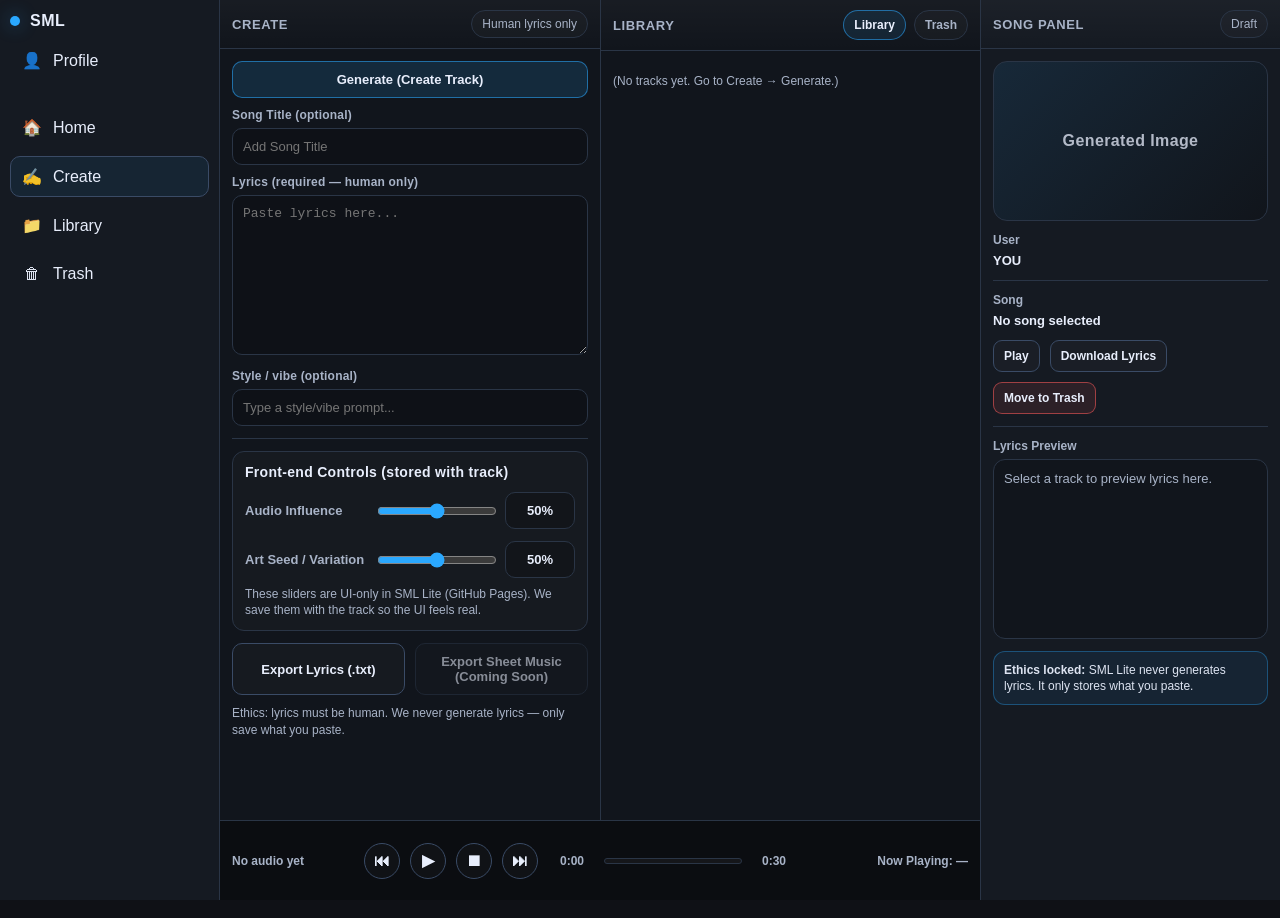
==== sandbox/index.html @ 02057642 "Update index.html" ====
<!DOCTYPE html>
<html lang="en">
<head>
<meta charset="UTF-8" />
<meta name="viewport" content="width=device-width, initial-scale=1.0"/>
<title>SML Lite</title>

<style>
  :root{
    --bg:#0f1116;
    --panel:#151a22;
    --panel2:#11151c;
    --line:#2a3546;
    --line2:#3a4b66;
    --text:#e8eefc;
    --muted:#a8b3c7;
    --accent:#2aa8ff;
    --accent2:#1f7fe0;
    --danger:#ff5b5b;
    --ok:#2bd46a;
  }

  *{ box-sizing:border-box; }
  html,body{ height:100%; margin:0; background:var(--bg); color:var(--text); font-family:Arial, sans-serif; overflow:hidden; }

  /* ====== APP GRID ====== */
  .app{
    height:100vh; width:100vw;
    display:grid;
    grid-template-columns: 220px 1fr 1fr 300px; /* left | create/home/profile | library | song panel */
    grid-template-rows: 1fr 80px;              /* content | player */
    gap:0;
  }

  /* ====== LEFT SIDEBAR ====== */
  .left{
    grid-column:1; grid-row:1 / span 2;
    background:var(--panel);
    border-right:1px solid var(--line);
    padding:12px 10px;
    overflow:auto;
  }
  .brand{
    display:flex; align-items:center; gap:10px;
    font-weight:800; letter-spacing:0.5px;
    margin-bottom:10px;
  }
  .brand .dot{
    width:10px; height:10px; border-radius:50%;
    background:var(--accent);
    box-shadow:0 0 18px rgba(42,168,255,.45);
  }
  .nav{
    display:flex; flex-direction:column; gap:8px;
    margin-top:8px;
  }
  .nav a{
    display:flex; align-items:center; gap:10px;
    text-decoration:none; color:var(--text);
    padding:10px 10px;
    border:1px solid transparent;
    border-radius:10px;
    cursor:pointer;
    user-select:none;
  }
  .nav a:hover{ border-color:var(--line); background:rgba(255,255,255,.03); }
  .nav a.active{ border-color:var(--line2); background:rgba(42,168,255,.08); }
  .ico{ width:22px; text-align:center; opacity:.95; }
  .spacer{ height:10px; }

  /* ====== MAIN PANELS ====== */
  .panel{
    border-left:1px solid var(--line);
    background:var(--panel2);
    overflow:hidden;
    display:flex;
    flex-direction:column;
    min-width:0;
  }
  .createCol{ grid-column:2; grid-row:1; border-left:none; background:var(--panel2); }
  .workspace{ grid-column:3; grid-row:1; background:var(--panel2); }
  .songpanel{ grid-column:4; grid-row:1 / span 2; background:var(--panel); border-left:1px solid var(--line); }

  .panelHeader{
    padding:10px 12px;
    border-bottom:1px solid var(--line);
    display:flex; align-items:center; justify-content:space-between;
    background:linear-gradient(to bottom, rgba(255,255,255,.03), transparent);
  }
  .panelHeader .title{
    font-weight:700;
    font-size:13px;
    color:var(--muted);
    text-transform:uppercase;
    letter-spacing:.6px;
  }
  .badge{
    font-size:12px;
    padding:6px 10px;
    border:1px solid var(--line);
    border-radius:999px;
    color:var(--muted);
    background:rgba(255,255,255,.02);
    white-space:nowrap;
  }
  .panelBody{
    padding:12px;
    overflow:auto;
    flex:1;
  }

  /* ====== BUTTONS / INPUTS ====== */
  .btn{
    border:1px solid var(--line2);
    background:rgba(255,255,255,.02);
    color:var(--text);
    padding:10px 12px;
    border-radius:10px;
    cursor:pointer;
    font-weight:700;
    font-size:13px;
  }
  .btn:hover{ border-color:var(--accent2); }
  .btn.primary{
    background:rgba(42,168,255,.14);
    border-color:rgba(42,168,255,.55);
  }
  .btn.primary:hover{ background:rgba(42,168,255,.20); }
  .btn.danger{
    background:rgba(255,91,91,.10);
    border-color:rgba(255,91,91,.55);
  }
  .btn.danger:hover{ background:rgba(255,91,91,.16); }
  .btn.small{ padding:8px 10px; font-size:12px; border-radius:9px; }
  .btn:disabled{
    opacity:.55;
    cursor:not-allowed;
    border-color:var(--line);
  }

  .row{ display:flex; gap:10px; }
  .row > *{ flex:1; }

  label{
    display:block;
    font-size:12px;
    color:var(--muted);
    margin:10px 0 6px;
    font-weight:700;
    letter-spacing:.2px;
  }
  input[type="text"], textarea{
    width:100%;
    border:1px solid var(--line);
    background:rgba(0,0,0,.18);
    color:var(--text);
    padding:10px 10px;
    border-radius:10px;
    outline:none;
    font-size:13px;
  }
  textarea{ min-height:160px; resize:vertical; }
  input[type="text"]:focus, textarea:focus{ border-color:rgba(42,168,255,.55); }

  .divider{ height:1px; background:var(--line); margin:12px 0; }

  /* sliders */
  .advBox{
    border:1px solid var(--line);
    border-radius:12px;
    padding:12px;
    background:rgba(255,255,255,.02);
  }
  .sectionTitle{
    margin-top:0;
    font-weight:900;
    font-size:14px;
    letter-spacing:.3px;
  }
  .sliderRow{
    display:grid;
    grid-template-columns: 1fr 1fr 70px;
    gap:10px;
    align-items:center;
    margin-top:12px;
  }
  .sliderRow .name{ font-weight:800; color:var(--muted); font-size:13px; }
  input[type="range"]{ width:100%; accent-color: var(--accent); }
  .pct{
    border:1px solid var(--line);
    background:rgba(0,0,0,.20);
    border-radius:10px;
    text-align:center;
    padding:10px 8px;
    font-weight:900;
    color:var(--text);
    font-size:13px;
  }
  .hint{
    color:var(--muted);
    font-size:12px;
    line-height:1.35;
    margin-top:8px;
  }

  /* ====== WORKSPACE / LIST ====== */
  .tabs{ display:flex; gap:8px; align-items:center; }
  .tabBtn{
    border:1px solid var(--line);
    background:rgba(255,255,255,.02);
    color:var(--muted);
    padding:7px 10px;
    border-radius:999px;
    cursor:pointer;
    font-size:12px;
    font-weight:800;
  }
  .tabBtn.active{ border-color:rgba(42,168,255,.55); color:var(--text); background:rgba(42,168,255,.10); }

  .list{ display:flex; flex-direction:column; gap:10px; }
  .card{
    border:1px solid var(--line);
    background:rgba(255,255,255,.02);
    border-radius:12px;
    padding:10px 10px;
    cursor:pointer;
  }
  .card:hover{ border-color:var(--line2); }
  .card.active{ border-color:rgba(42,168,255,.55); background:rgba(42,168,255,.08); }
  .cardTop{ display:flex; align-items:center; justify-content:space-between; gap:10px; }
  .cardTitle{ font-weight:900; font-size:13px; }
  .cardMeta{ color:var(--muted); font-size:12px; white-space:nowrap; }
  .cardSub{ margin-top:6px; color:var(--muted); font-size:12px; display:flex; gap:10px; flex-wrap:wrap; }

  /* ====== SONG PANEL ====== */
  .imgBox{
    height:160px;
    border:1px solid var(--line);
    border-radius:14px;
    background:linear-gradient(135deg, rgba(42,168,255,.10), rgba(0,0,0,.2));
    display:flex;
    align-items:center;
    justify-content:center;
    color:rgba(232,238,252,.75);
    font-weight:900;
    letter-spacing:.4px;
    margin-bottom:12px;
  }
  .songPanelLine{ border-top:1px solid var(--line); margin:12px 0; }
  .songLabel{ color:var(--muted); font-size:12px; font-weight:900; margin-bottom:6px; }
  .songValue{ font-size:13px; font-weight:900; }
  .songBtns{ display:flex; gap:10px; margin-top:12px; flex-wrap:wrap; }
  .lyricsBox{
    border:1px solid var(--line);
    border-radius:12px;
    background:rgba(0,0,0,.18);
    padding:10px;
    min-height:180px;
    color:var(--muted);
    font-size:13px;
    line-height:1.45;
    overflow:auto;
    white-space:pre-wrap;
  }
  .ethics{
    border:1px solid rgba(42,168,255,.35);
    background:rgba(42,168,255,.08);
    color:rgba(232,238,252,.95);
    border-radius:12px;
    padding:10px;
    font-size:12px;
    line-height:1.35;
    margin-top:12px;
  }
  .note{
    border:1px solid var(--line);
    background:rgba(255,255,255,.02);
    border-radius:12px;
    padding:10px;
    font-size:12px;
    color:var(--muted);
    line-height:1.35;
    margin-top:10px;
  }

  /* ====== PLAYER BAR ====== */
  .player{
    grid-column:2 / span 2;
    grid-row:2;
    border-top:1px solid var(--line);
    background:rgba(0,0,0,.25);
    display:flex;
    align-items:center;
    gap:12px;
    padding:10px 12px;
    overflow:hidden;
  }
  .playerLeft{ min-width:120px; color:var(--muted); font-size:12px; font-weight:900; }
  .playerCtrls{ display:flex; gap:10px; align-items:center; }
  .circleBtn{
    width:36px; height:36px;
    border-radius:999px;
    border:1px solid var(--line2);
    background:rgba(255,255,255,.02);
    display:flex; align-items:center; justify-content:center;
    cursor:pointer;
    font-weight:900;
    user-select:none;
  }
  .circleBtn:hover{ border-color:rgba(42,168,255,.55); }

  .timeline{
    flex:1;
    display:flex;
    align-items:center;
    gap:10px;
    min-width:0;
  }
  .time{ width:44px; text-align:center; color:var(--muted); font-size:12px; font-weight:900; }
  .bar{
    flex:1;
    height:6px;
    border-radius:999px;
    border:1px solid var(--line);
    background:rgba(255,255,255,.04);
    overflow:hidden;
    position:relative;
    min-width:120px;
  }
  .fill{
    height:100%;
    width:0%;
    background:var(--accent);
  }
  .nowPlaying{
    min-width:160px;
    color:var(--muted);
    font-size:12px;
    font-weight:900;
    text-align:right;
    white-space:nowrap;
    overflow:hidden;
    text-overflow:ellipsis;
  }

  /* simple page blocks */
  .pageBlock{
    border:1px solid var(--line);
    background:rgba(255,255,255,.02);
    border-radius:14px;
    padding:14px;
  }
  .bigTitle{ font-size:18px; font-weight:900; margin:0 0 8px; }
  .para{ color:var(--muted); font-size:13px; line-height:1.5; margin:0 0 10px; }
</style>
</head>

<body>
<div class="app">
  <!-- LEFT SIDEBAR -->
  <aside class="left">
    <div class="brand">
      <span class="dot"></span><span>SML</span>
    </div>

    <!-- Profile MUST be directly under logo -->
    <nav class="nav" id="nav">
      <a data-view="profile" class="active"><span class="ico">👤</span><span>Profile</span></a>
      <div class="spacer"></div>
      <a data-view="home"><span class="ico">🏠</span><span>Home</span></a>
      <a data-view="create"><span class="ico">✍️</span><span>Create</span></a>
      <a data-view="library"><span class="ico">📁</span><span>Library</span></a>
      <a data-view="trash"><span class="ico">🗑</span><span>Trash</span></a>
    </nav>
  </aside>

  <!-- COLUMN 2: Home/Create/Profile -->
  <section class="panel createCol">
    <div class="panelHeader">
      <div class="title" id="leftTitle">Create</div>
      <div class="badge" id="ethicsBadge">Human lyrics only</div>
    </div>
    <div class="panelBody" id="leftBody"></div>
  </section>

  <!-- COLUMN 3: Library/Trash list -->
  <section class="panel workspace">
    <div class="panelHeader">
      <div class="title" id="midTitle">Library</div>
      <div class="tabs">
        <button class="tabBtn active" id="tabLibrary">Library</button>
        <button class="tabBtn" id="tabTrash">Trash</button>
      </div>
    </div>
    <div class="panelBody">
      <div class="list" id="list"></div>
      <div class="hint" id="listHint" style="margin-top:10px;">(Your saved tracks will appear here.)</div>
      <div class="note" id="trashNote" style="display:none;">
        Trash auto-delete after 30 days (display only). We simulate this by comparing dates when the app loads.
      </div>
    </div>
  </section>

  <!-- SONG PANEL -->
  <aside class="panel songpanel">
    <div class="panelHeader">
      <div class="title">Song Panel</div>
      <div class="badge" id="songStatus">Draft</div>
    </div>
    <div class="panelBody">
      <div class="imgBox">Generated Image</div>

      <div class="songLabel">User</div>
      <div class="songValue" id="songUser">YOU</div>

      <div class="songPanelLine"></div>

      <div class="songLabel">Song</div>
      <div class="songValue" id="songName">No song selected</div>

      <div class="songBtns">
        <button class="btn small" id="btnPlay">Play</button>
        <button class="btn small" id="btnDL">Download Lyrics</button>
        <button class="btn small danger" id="btnToTrash">Move to Trash</button>
        <button class="btn small danger" id="btnDeleteForever" style="display:none;">Delete Permanently</button>
      </div>

      <div class="songPanelLine"></div>

      <div class="songLabel">Lyrics Preview</div>
      <div class="lyricsBox" id="lyricsPreview">Select a track to preview lyrics here.</div>

      <div class="ethics">
        <b>Ethics locked:</b> SML Lite never generates lyrics. It only stores what you paste.
      </div>
    </div>
  </aside>

  <!-- PLAYER BAR -->
  <footer class="player">
    <div class="playerLeft" id="audioStatus">No audio yet</div>

    <div class="playerCtrls">
      <div class="circleBtn" id="btnPrev">⏮</div>
      <div class="circleBtn" id="btnPlayBig">▶</div>
      <div class="circleBtn" id="btnStop">⏹</div>
      <div class="circleBtn" id="btnNext">⏭</div>
    </div>

    <div class="timeline">
      <div class="time" id="tCur">0:00</div>
      <div class="bar"><div class="fill" id="fill"></div></div>
      <div class="time" id="tDur">0:30</div>
    </div>

    <div class="nowPlaying" id="nowPlaying">Now Playing: —</div>
  </footer>
</div>

<script>
/* =========================
   SML LITE — GitHub Pages Static
   localStorage only
   human lyrics only
========================= */

const LS_TRACKS  = "sml_tracks";
const LS_TRASH   = "sml_trash";
const LS_CREDITS = "sml_credits";
const LS_NAME    = "sml_name";

let tracks = loadJSON(LS_TRACKS, []);
let trash  = loadJSON(LS_TRASH, []);
let credits = loadJSON(LS_CREDITS, 0);
let displayName = localStorage.getItem(LS_NAME) || "YOU";

let view = "profile";      // home | create | library | trash | profile
let listMode = "library";  // library | trash
let selectedId = null;

let isPlaying = false;
let playPos = 0;
let playDur = 30;
let timer = null;

/* ---------- helpers ---------- */
function $(id){ return document.getElementById(id); }

function save(){
  localStorage.setItem(LS_TRACKS, JSON.stringify(tracks));
  localStorage.setItem(LS_TRASH, JSON.stringify(trash));
  localStorage.setItem(LS_CREDITS, JSON.stringify(credits));
  localStorage.setItem(LS_NAME, displayName);
}

function loadJSON(key, fallback){
  try{
    const v = localStorage.getItem(key);
    if(!v) return fallback;
    return JSON.parse(v);
  }catch(e){ return fallback; }
}

function uid(){
  return Math.random().toString(36).slice(2) + Date.now().toString(36);
}

function fmtDate(ts){
  const d = new Date(ts);
  return d.toLocaleDateString() + " " + d.toLocaleTimeString([], {hour:"2-digit", minute:"2-digit"});
}

function clamp(n,min,max){ return Math.max(min, Math.min(max,n)); }

function fmtTime(sec){
  sec = Math.max(0, Math.floor(sec));
  const m = Math.floor(sec/60);
  const s = String(sec%60).padStart(2,"0");
  return m + ":" + s;
}

function escapeHtml(s){
  return String(s||"")
    .replaceAll("&","&amp;")
    .replaceAll("<","&lt;")
    .replaceAll(">","&gt;")
    .replaceAll('"',"&quot;")
    .replaceAll("'","&#039;");
}

/* ---------- Trash 30-day simulation ---------- */
function applyTrashAutoDelete(){
  const now = Date.now();
  const THIRTY_DAYS = 30 * 24 * 60 * 60 * 1000;
  const before = trash.length;
  trash = trash.filter(t=>{
    const ts = t.trashedAt || 0;
    if(!ts) return true;
    return (now - ts) <= THIRTY_DAYS;
  });
  if(trash.length !== before) save();
}

/* ---------- selection ---------- */
function getSelected(){
  if(!selectedId) return null;
  let t = tracks.find(x=>x.id === selectedId);
  if(t) return { where:"tracks", item:t };
  t = trash.find(x=>x.id === selectedId);
  if(t) return { where:"trash", item:t };
  return null;
}

/* ---------- nav ---------- */
function setActiveNav(){
  document.querySelectorAll("#nav a").forEach(a=>{
    a.classList.toggle("active", a.dataset.view === view);
  });
}

/* ---------- LEFT COLUMN RENDER ---------- */
function renderLeft(){
  setActiveNav();
  $("songUser").textContent = displayName || "YOU";

  const titleEl = $("leftTitle");
  const body = $("leftBody");

  if(view === "home"){
    titleEl.textContent = "Home";
    body.innerHTML = `
      <div class="pageBlock">
        <h2 class="bigTitle">SML Lite</h2>
        <p class="para"><b>Making rock stars — one human at a time.</b></p>
        <p class="para">You own your lyrics 100%. SML Lite never generates lyrics — it only stores what you paste.</p>

        <div class="row">
          <button class="btn primary" id="goCreate">Go to Create</button>
          <button class="btn" id="goLibrary">Open Library</button>
        </div>

        <div style="height:10px"></div>
        <button class="btn" id="goTrash" style="width:100%">Open Trash</button>

        <div class="divider"></div>
        <p class="para"><b>Note:</b> “SML Lite — front-end only.” Runs 100% in your browser (GitHub Pages). No server, no logins, no keys.</p>
      </div>
    `;
    $("goCreate").onclick = ()=>{ view="create"; renderLeft(); };
    $("goLibrary").onclick = ()=>{ view="library"; listMode="library"; setListTabs(); renderList(); renderSongPanel(); renderLeft(); };
    $("goTrash").onclick = ()=>{ view="trash"; listMode="trash"; setListTabs(); renderList(); renderSongPanel(); renderLeft(); };
    return;
  }

  if(view === "profile"){
    titleEl.textContent = "Profile";
    body.innerHTML = `
      <div class="pageBlock">
        <h2 class="bigTitle">Profile</h2>

        <label>Display Name</label>
        <input type="text" id="nameInput" value="${escapeHtml(displayName)}" />

        <label>Credits (front-end only)</label>
        <input type="text" value="${escapeHtml(String(credits))}" disabled />

        <div class="divider"></div>
        <p class="para"><b>Ownership:</b> You own your lyrics 100%.</p>

        <div class="row">
          <button class="btn" disabled>Buy Credits (Coming Soon)</button>
          <button class="btn" disabled>Subscribe (Coming Soon)</button>
        </div>
      </div>
    `;
    $("nameInput").oninput = (e)=>{
      displayName = (e.target.value || "YOU").trim() || "YOU";
      save();
      $("songUser").textContent = displayName;
    };
    return;
  }

  // CREATE
  titleEl.textContent = "Create";
  body.innerHTML = `
    <div class="row">
      <button class="btn primary" id="btnGenerate" style="width:100%">Generate (Create Track)</button>
    </div>

    <label>Song Title (optional)</label>
    <input type="text" id="title" placeholder="Add Song Title" />

    <label>Lyrics (required — human only)</label>
    <textarea id="lyrics" placeholder="Paste lyrics here..."></textarea>

    <label>Style / vibe (optional)</label>
    <input type="text" id="styleText" placeholder="Type a style/vibe prompt..." />

    <div class="divider"></div>

    <div class="advBox">
      <div class="sectionTitle">Front-end Controls (stored with track)</div>

      <div class="sliderRow">
        <div class="name">Audio Influence</div>
        <input type="range" id="sAudio" min="0" max="100" value="50" />
        <div class="pct" id="pAudio">50%</div>
      </div>

      <div class="sliderRow">
        <div class="name">Art Seed / Variation</div>
        <input type="range" id="sArt" min="0" max="100" value="50" />
        <div class="pct" id="pArt">50%</div>
      </div>

      <div class="hint">These sliders are UI-only in SML Lite (GitHub Pages). We save them with the track so the UI feels real.</div>
    </div>

    <div style="height:12px"></div>

    <div class="row">
      <button class="btn" id="btnExportTxt">Export Lyrics (.txt)</button>
      <button class="btn" id="btnExportPdf" disabled title="Coming soon">Export Sheet Music (Coming Soon)</button>
    </div>

    <div class="hint" style="margin-top:10px">
      Ethics: lyrics must be human. We never generate lyrics — only save what you paste.
    </div>
  `;

  // slider % sync
  function linkSlider(sid, pid){
    const s = $(sid), p = $(pid);
    const sync = ()=>{ p.textContent = s.value + "%"; };
    s.oninput = sync; sync();
  }
  linkSlider("sAudio","pAudio");
  linkSlider("sArt","pArt");

  $("btnExportTxt").onclick = ()=>{
    const txt = ($("lyrics").value || "").trim();
    if(!txt){ alert("Paste lyrics first (required)."); return; }
    downloadText("lyrics.txt", txt);
  };

  $("btnGenerate").onclick = ()=>{
    const lyr = ($("lyrics").value || "").trim();
    if(!lyr){
      alert("Lyrics are required (human lyrics only). Paste your lyrics first.");
      return;
    }

    const track = {
      id: uid(),
      title: ($("title").value || "").trim() || "Untitled Song",
      lyrics: lyr,
      style: ($("styleText").value || "").trim(),
      audioInfluence: Number($("sAudio").value),
      artSeed: Number($("sArt").value),
      createdAt: Date.now(),
      updatedAt: Date.now()
    };

    tracks.unshift(track);
    save();

    view = "library";
    listMode = "library";
    setListTabs();

    selectedId = track.id;
    renderLeft();
    renderList();
    renderSongPanel();
  };
}

/* ---------- LIST / WORKSPACE ---------- */
function setListTabs(){
  $("tabLibrary").classList.toggle("active", listMode === "library");
  $("tabTrash").classList.toggle("active", listMode === "trash");

  $("midTitle").textContent = (listMode === "library") ? "Library" : "Trash";
  $("trashNote").style.display = (listMode === "trash") ? "block" : "none";
}

function renderList(){
  const listEl = $("list");
  const hint = $("listHint");
  const items = (listMode === "library") ? tracks : trash;

  if(items.length === 0){
    listEl.innerHTML = "";
    hint.textContent = (listMode === "library")
      ? "(No tracks yet. Go to Create → Generate.)"
      : "(Trash is empty.)";
    return;
  }

  hint.textContent = (listMode === "library")
    ? "(Click a track to load it into the Song Panel.)"
    : "(Click a track to load it. Restore or delete permanently.)";

  listEl.innerHTML = items.map(t=>{
    const active = (t.id === selectedId) ? "active" : "";
    const meta = (listMode === "library") ? "Saved · " : "Trashed · ";
    const date = fmtDate(t.updatedAt || t.createdAt);
    const chips = [
      t.style ? ("Style: " + t.style) : "",
      (typeof t.audioInfluence === "number") ? ("Audio: " + t.audioInfluence + "%") : "",
      (typeof t.artSeed === "number") ? ("Art: " + t.artSeed + "%") : ""
    ].filter(Boolean).slice(0,2).join(" · ");

    return `
      <div class="card ${active}" data-id="${escapeHtml(t.id)}">
        <div class="cardTop">
          <div class="cardTitle">${escapeHtml(t.title)}</div>
          <div class="cardMeta">${escapeHtml(meta + date)}</div>
        </div>
        <div class="cardSub">${escapeHtml(chips || "—")}</div>
      </div>
    `;
  }).join("");

  listEl.querySelectorAll(".card").forEach(c=>{
    c.onclick = ()=>{
      selectedId = c.dataset.id;
      renderList();
      renderSongPanel();
    };
  });
}

/* ---------- SONG PANEL ---------- */
function renderSongPanel(){
  const sel = getSelected();
  const name = $("songName");
  const preview = $("lyricsPreview");
  const status = $("songStatus");

  const btnTrash = $("btnToTrash");
  const btnDelete = $("btnDeleteForever");

  if(!sel){
    name.textContent = "No song selected";
    preview.textContent = "Select a track to preview lyrics here.";
    status.textContent = "Draft";
    btnTrash.textContent = "Move to Trash";
    btnTrash.classList.add("danger");
    btnDelete.style.display = "none";
    return;
  }

  const t = sel.item;
  name.textContent = t.title || "Untitled Song";
  preview.textContent = t.lyrics || "";
  status.textContent = (sel.where === "trash") ? "Trash" : "Draft";

  if(sel.where === "trash"){
    btnTrash.textContent = "Restore";
    btnTrash.classList.remove("danger");
    btnDelete.style.display = "inline-block";
  }else{
    btnTrash.textContent = "Move to Trash";
    btnTrash.classList.add("danger");
    btnDelete.style.display = "none";
  }
}

/* ---------- ACTIONS (Song Panel Buttons) ---------- */
$("btnDL").onclick = ()=>{
  const sel = getSelected();
  if(!sel){ alert("Select a song first."); return; }
  const t = sel.item;
  const safeName = (t.title || "lyrics").replace(/[^\w\- ]+/g,"").trim().slice(0,40) || "lyrics";
  downloadText(safeName + ".txt", t.lyrics || "");
};

$("btnToTrash").onclick = ()=>{
  const sel = getSelected();
  if(!sel){ alert("Select a song first."); return; }

  if(sel.where === "tracks"){
    const t = sel.item;
    tracks = tracks.filter(x=>x.id !== t.id);
    t.trashedAt = Date.now();
    t.updatedAt = Date.now();
    trash.unshift(t);
    save();

    listMode = "trash";
    view = "trash";
    setListTabs();
    renderLeft();
    renderList();
    renderSongPanel();
    return;
  }

  if(sel.where === "trash"){
    const t = sel.item;
    trash = trash.filter(x=>x.id !== t.id);
    delete t.trashedAt;
    t.updatedAt = Date.now();
    tracks.unshift(t);
    save();

    listMode = "library";
    view = "library";
    setListTabs();
    renderLeft();
    renderList();
    renderSongPanel();
    return;
  }
};

$("btnDeleteForever").onclick = ()=>{
  const sel = getSelected();
  if(!sel || sel.where !== "trash"){ return; }
  const t = sel.item;

  if(!confirm("Delete permanently? This cannot be undone.")) return;

  trash = trash.filter(x=>x.id !== t.id);
  save();

  selectedId = null;
  renderList();
  renderSongPanel();
};

/* ---------- PLAYER (SIMULATED PREVIEW) ---------- */
$("btnPlay").onclick = () => togglePlay();
$("btnPlayBig").onclick = () => togglePlay();
$("btnStop").onclick = () => stopTimer();
$("btnPrev").onclick = () => selectNeighbor(-1);
$("btnNext").onclick = () => selectNeighbor(+1);

function selectNeighbor(dir){
  const items = (listMode === "library") ? tracks : trash;
  if(items.length === 0) return;

  if(!selectedId){
    selectedId = items[0].id;
  }else{
    const idx = items.findIndex(t=>t.id === selectedId);
    const next = clamp(idx + dir, 0, items.length - 1);
    selectedId = items[next].id;
  }

  renderList();
  renderSongPanel();
}

function togglePlay(){
  const sel = getSelected();
  if(!sel){
    alert("Select a song first.");
    return;
  }

  if(!isPlaying){
    isPlaying = true;
    $("audioStatus").textContent = "Preview audio (simulated)";
    $("btnPlay").textContent = "Stop";
    $("btnPlayBig").textContent = "⏸";
    $("nowPlaying").textContent = "Now Playing: " + (sel.item.title || "Untitled Song");
    startTimer();
  }else{
    stopTimer();
  }
}

function startTimer(){
  stopTimer();
  timer = setInterval(()=>{
    playPos += 0.2;
    if(playPos >= playDur){
      playPos = playDur;
      syncTimeline();
      stopTimer();
      return;
    }
    syncTimeline();
  }, 200);
  syncTimeline();
}

function stopTimer(){
  isPlaying = false;
  clearInterval(timer);
  timer = null;
  playPos = 0;
  syncTimeline();
  $("audioStatus").textContent = "No audio yet";
  $("btnPlay").textContent = "Play";
  $("btnPlayBig").textContent = "▶";
  $("nowPlaying").textContent = "Now Playing: —";
}

function syncTimeline(){
  $("tCur").textContent = fmtTime(playPos);
  $("tDur").textContent = fmtTime(playDur);
  $("fill").style.width = ((playPos / playDur) * 100).toFixed(1) + "%";
}

/* ---------- NAV EVENTS ---------- */
document.querySelectorAll("#nav a").forEach(a=>{
  a.onclick = ()=>{
    view = a.dataset.view;

    if(view === "library"){
      listMode = "library";
      setListTabs();
      renderList();
      renderSongPanel();
    }
    if(view === "trash"){
      listMode = "trash";
      setListTabs();
      renderList();
      renderSongPanel();
    }

    renderLeft();
  };
});

$("tabLibrary").onclick = ()=>{
  listMode = "library";
  view = "library";
  setListTabs();
  renderLeft();
  renderList();
  renderSongPanel();
};

$("tabTrash").onclick = ()=>{
  listMode = "trash";
  view = "trash";
  setListTabs();
  renderLeft();
  renderList();
  renderSongPanel();
};

/* ---------- DOWNLOADS ---------- */
function downloadText(filename, text){
  const blob = new Blob([text], {type:"text/plain;charset=utf-8"});
  const url = URL.createObjectURL(blob);
  const a = document.createElement("a");
  a.href = url;
  a.download = filename;
  document.body.appendChild(a);
  a.click();
  a.remove();
  URL.revokeObjectURL(url);
}

/* ---------- BOOT ---------- */
function boot(){
  applyTrashAutoDelete();

  // default view
  view = "create";
  listMode = "library";

  setListTabs();
  renderLeft();
  renderList();
  renderSongPanel();
  syncTimeline();
}
boot();
</script>
</body>
</html>
Sent 2m ago
Write to
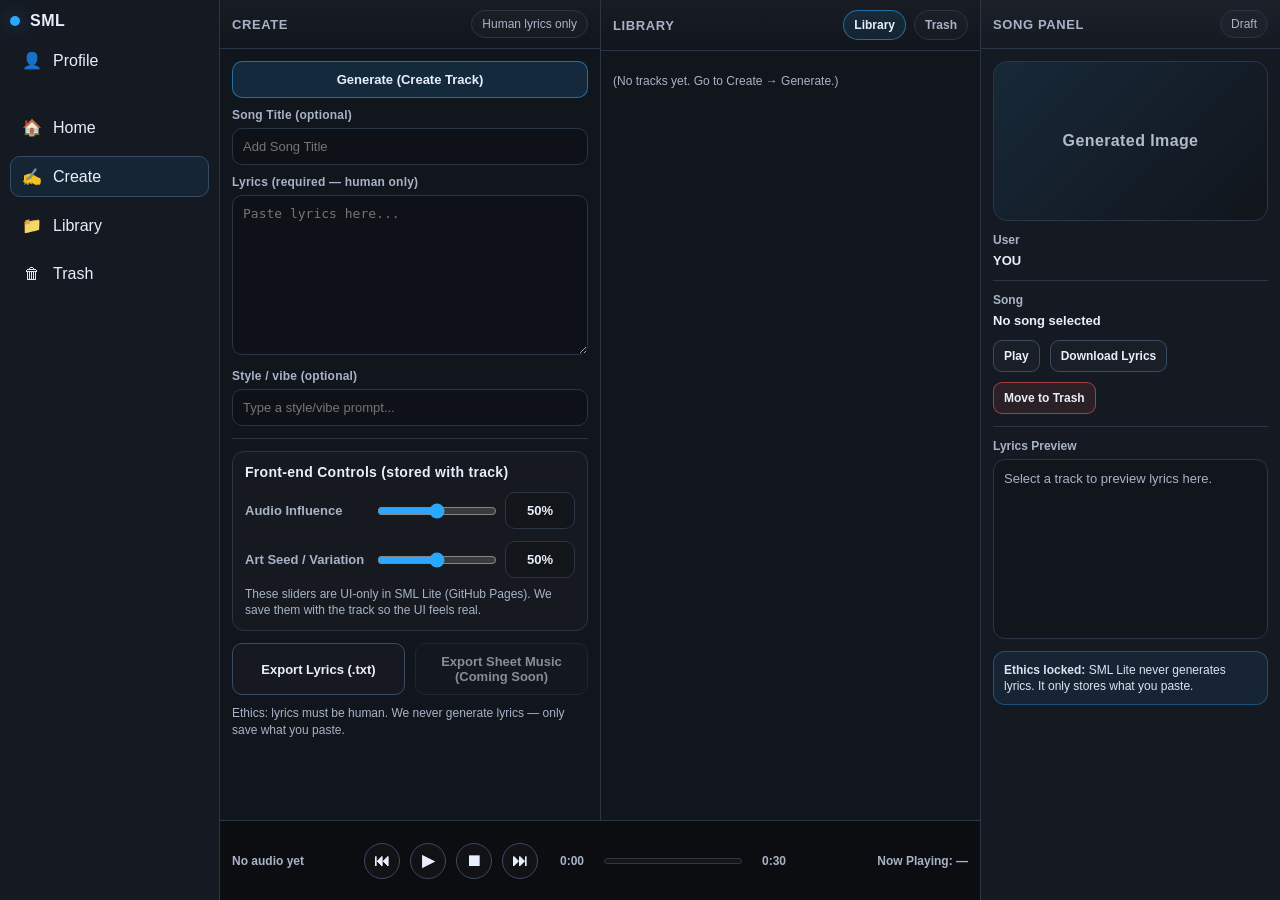
==== commit 3cf8bbe8: "Update index.html" ====
--- a/sandbox/index.html
+++ b/sandbox/index.html
@@ -1017,5 +1017,4 @@
 </script>
 </body>
 </html>
-Sent 2m ago
-Write to
+
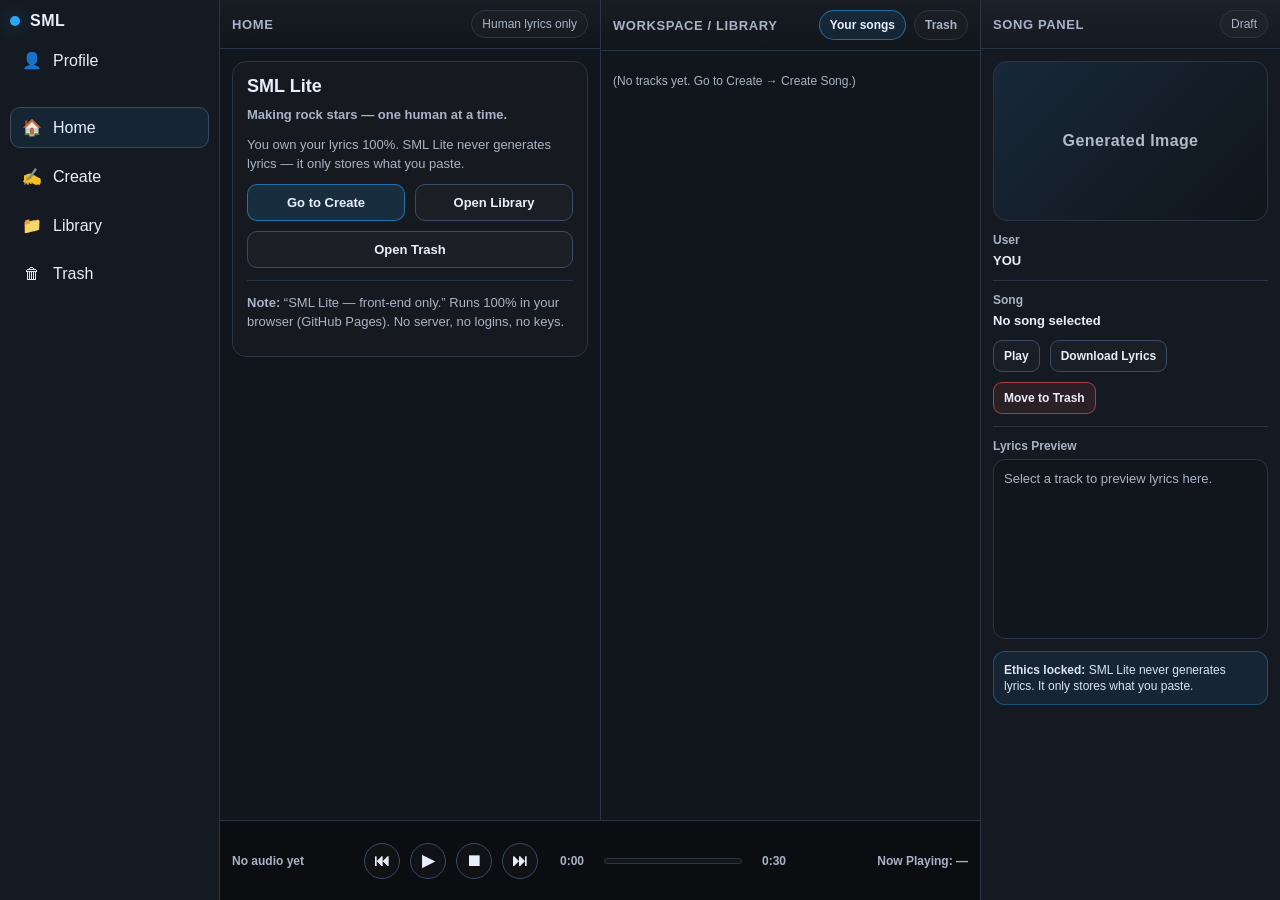
==== commit eea94314: "Update index.html" ====
--- a/sandbox/index.html
+++ b/sandbox/index.html
@@ -27,7 +27,7 @@
   .app{
     height:100vh; width:100vw;
     display:grid;
-    grid-template-columns: 220px 1fr 1fr 300px; /* left | create/home/profile | library | song panel */
+    grid-template-columns: 220px 1fr 1fr 300px; /* left | create/home/profile | library/trash | song panel */
     grid-template-rows: 1fr 80px;              /* content | player */
     gap:0;
   }
@@ -45,15 +45,8 @@
     font-weight:800; letter-spacing:0.5px;
     margin-bottom:10px;
   }
-  .brand .dot{
-    width:10px; height:10px; border-radius:50%;
-    background:var(--accent);
-    box-shadow:0 0 18px rgba(42,168,255,.45);
-  }
-  .nav{
-    display:flex; flex-direction:column; gap:8px;
-    margin-top:8px;
-  }
+  .brand .dot{ width:10px; height:10px; border-radius:50%; background:var(--accent); box-shadow:0 0 18px rgba(42,168,255,.45); }
+  .nav{ display:flex; flex-direction:column; gap:8px; margin-top:8px; }
   .nav a{
     display:flex; align-items:center; gap:10px;
     text-decoration:none; color:var(--text);
@@ -68,7 +61,7 @@
   .ico{ width:22px; text-align:center; opacity:.95; }
   .spacer{ height:10px; }
 
-  /* ====== MAIN PANELS ====== */
+  /* ====== PANELS ====== */
   .panel{
     border-left:1px solid var(--line);
     background:var(--panel2);
@@ -77,7 +70,7 @@
     flex-direction:column;
     min-width:0;
   }
-  .createCol{ grid-column:2; grid-row:1; border-left:none; background:var(--panel2); }
+  .create{ grid-column:2; grid-row:1; border-left:none; background:var(--panel2); }
   .workspace{ grid-column:3; grid-row:1; background:var(--panel2); }
   .songpanel{ grid-column:4; grid-row:1 / span 2; background:var(--panel); border-left:1px solid var(--line); }
 
@@ -103,11 +96,7 @@
     background:rgba(255,255,255,.02);
     white-space:nowrap;
   }
-  .panelBody{
-    padding:12px;
-    overflow:auto;
-    flex:1;
-  }
+  .panelBody{ padding:12px; overflow:auto; flex:1; }
 
   /* ====== BUTTONS / INPUTS ====== */
   .btn{
@@ -132,11 +121,7 @@
   }
   .btn.danger:hover{ background:rgba(255,91,91,.16); }
   .btn.small{ padding:8px 10px; font-size:12px; border-radius:9px; }
-  .btn:disabled{
-    opacity:.55;
-    cursor:not-allowed;
-    border-color:var(--line);
-  }
+  .btn:disabled{ opacity:.45; cursor:not-allowed; }
 
   .row{ display:flex; gap:10px; }
   .row > *{ flex:1; }
@@ -163,6 +148,12 @@
   input[type="text"]:focus, textarea:focus{ border-color:rgba(42,168,255,.55); }
 
   .divider{ height:1px; background:var(--line); margin:12px 0; }
+  .hint{
+    color:var(--muted);
+    font-size:12px;
+    line-height:1.35;
+    margin-top:8px;
+  }
 
   /* sliders */
   .advBox{
@@ -171,12 +162,7 @@
     padding:12px;
     background:rgba(255,255,255,.02);
   }
-  .sectionTitle{
-    margin-top:0;
-    font-weight:900;
-    font-size:14px;
-    letter-spacing:.3px;
-  }
+  .sectionTitle{ margin-top:2px; font-weight:900; font-size:14px; letter-spacing:.3px; }
   .sliderRow{
     display:grid;
     grid-template-columns: 1fr 1fr 70px;
@@ -196,14 +182,8 @@
     color:var(--text);
     font-size:13px;
   }
-  .hint{
-    color:var(--muted);
-    font-size:12px;
-    line-height:1.35;
-    margin-top:8px;
-  }
-
-  /* ====== WORKSPACE / LIST ====== */
+
+  /* ====== WORKSPACE LIST ====== */
   .tabs{ display:flex; gap:8px; align-items:center; }
   .tabBtn{
     border:1px solid var(--line);
@@ -272,16 +252,6 @@
     line-height:1.35;
     margin-top:12px;
   }
-  .note{
-    border:1px solid var(--line);
-    background:rgba(255,255,255,.02);
-    border-radius:12px;
-    padding:10px;
-    font-size:12px;
-    color:var(--muted);
-    line-height:1.35;
-    margin-top:10px;
-  }
 
   /* ====== PLAYER BAR ====== */
   .player{
@@ -308,7 +278,6 @@
     user-select:none;
   }
   .circleBtn:hover{ border-color:rgba(42,168,255,.55); }
-
   .timeline{
     flex:1;
     display:flex;
@@ -327,11 +296,7 @@
     position:relative;
     min-width:120px;
   }
-  .fill{
-    height:100%;
-    width:0%;
-    background:var(--accent);
-  }
+  .fill{ height:100%; width:0%; background:var(--accent); }
   .nowPlaying{
     min-width:160px;
     color:var(--muted);
@@ -343,7 +308,7 @@
     text-overflow:ellipsis;
   }
 
-  /* simple page blocks */
+  /* Pages */
   .pageBlock{
     border:1px solid var(--line);
     background:rgba(255,255,255,.02);
@@ -357,7 +322,8 @@
 
 <body>
 <div class="app">
-  <!-- LEFT SIDEBAR -->
+
+  <!-- LEFT (ORDER LOCKED) -->
   <aside class="left">
     <div class="brand">
       <span class="dot"></span><span>SML</span>
@@ -365,7 +331,7 @@
 
     <!-- Profile MUST be directly under logo -->
     <nav class="nav" id="nav">
-      <a data-view="profile" class="active"><span class="ico">👤</span><span>Profile</span></a>
+      <a data-view="profile"><span class="ico">👤</span><span>Profile</span></a>
       <div class="spacer"></div>
       <a data-view="home"><span class="ico">🏠</span><span>Home</span></a>
       <a data-view="create"><span class="ico">✍️</span><span>Create</span></a>
@@ -374,8 +340,8 @@
     </nav>
   </aside>
 
-  <!-- COLUMN 2: Home/Create/Profile -->
-  <section class="panel createCol">
+  <!-- LEFT CONTENT (HOME/CREATE/PROFILE) -->
+  <section class="panel create">
     <div class="panelHeader">
       <div class="title" id="leftTitle">Create</div>
       <div class="badge" id="ethicsBadge">Human lyrics only</div>
@@ -383,20 +349,20 @@
     <div class="panelBody" id="leftBody"></div>
   </section>
 
-  <!-- COLUMN 3: Library/Trash list -->
+  <!-- WORKSPACE (LIBRARY/TRASH LIST) -->
   <section class="panel workspace">
     <div class="panelHeader">
-      <div class="title" id="midTitle">Library</div>
+      <div class="title" id="midTitle">Workspace / Library</div>
       <div class="tabs">
-        <button class="tabBtn active" id="tabLibrary">Library</button>
+        <button class="tabBtn active" id="tabLibrary">Your songs</button>
         <button class="tabBtn" id="tabTrash">Trash</button>
       </div>
     </div>
     <div class="panelBody">
       <div class="list" id="list"></div>
-      <div class="hint" id="listHint" style="margin-top:10px;">(Your saved tracks will appear here.)</div>
-      <div class="note" id="trashNote" style="display:none;">
-        Trash auto-delete after 30 days (display only). We simulate this by comparing dates when the app loads.
+      <div class="hint" id="listHint" style="margin-top:10px;"></div>
+      <div class="hint" id="trashNote" style="margin-top:10px; display:none;">
+        Note: “Auto-delete after 30 days” is simulated on page load by comparing dates.
       </div>
     </div>
   </section>
@@ -439,29 +405,28 @@
   <!-- PLAYER BAR -->
   <footer class="player">
     <div class="playerLeft" id="audioStatus">No audio yet</div>
-
     <div class="playerCtrls">
       <div class="circleBtn" id="btnPrev">⏮</div>
       <div class="circleBtn" id="btnPlayBig">▶</div>
       <div class="circleBtn" id="btnStop">⏹</div>
       <div class="circleBtn" id="btnNext">⏭</div>
     </div>
-
     <div class="timeline">
       <div class="time" id="tCur">0:00</div>
       <div class="bar"><div class="fill" id="fill"></div></div>
       <div class="time" id="tDur">0:30</div>
     </div>
-
     <div class="nowPlaying" id="nowPlaying">Now Playing: —</div>
   </footer>
+
 </div>
 
 <script>
 /* =========================
-   SML LITE — GitHub Pages Static
-   localStorage only
-   human lyrics only
+   SML LITE — LOCKED SCOPE
+   - GitHub Pages static
+   - localStorage only
+   - human lyrics only
 ========================= */
 
 const LS_TRACKS  = "sml_tracks";
@@ -469,21 +434,21 @@
 const LS_CREDITS = "sml_credits";
 const LS_NAME    = "sml_name";
 
-let tracks = loadJSON(LS_TRACKS, []);
-let trash  = loadJSON(LS_TRASH, []);
-let credits = loadJSON(LS_CREDITS, 0);
+let tracks      = loadJSON(LS_TRACKS, []);
+let trash       = loadJSON(LS_TRASH, []);
+let credits     = loadJSON(LS_CREDITS, 0);
 let displayName = localStorage.getItem(LS_NAME) || "YOU";
 
-let view = "profile";      // home | create | library | trash | profile
-let listMode = "library";  // library | trash
+let view = "home";       // home|create|profile|library|trash
+let listMode = "library"; // library|trash
 let selectedId = null;
 
+/* player simulation */
 let isPlaying = false;
 let playPos = 0;
 let playDur = 30;
 let timer = null;
 
-/* ---------- helpers ---------- */
 function $(id){ return document.getElementById(id); }
 
 function save(){
@@ -498,7 +463,9 @@
     const v = localStorage.getItem(key);
     if(!v) return fallback;
     return JSON.parse(v);
-  }catch(e){ return fallback; }
+  }catch(e){
+    return fallback;
+  }
 }
 
 function uid(){
@@ -528,71 +495,67 @@
     .replaceAll("'","&#039;");
 }
 
-/* ---------- Trash 30-day simulation ---------- */
-function applyTrashAutoDelete(){
+function getSelected(){
+  if(!selectedId) return null;
+  const inTracks = tracks.find(t=>t.id===selectedId);
+  if(inTracks) return { where:"tracks", item: inTracks };
+  const inTrash = trash.find(t=>t.id===selectedId);
+  if(inTrash) return { where:"trash", item: inTrash };
+  return null;
+}
+
+/* ===== Trash 30-day simulation on load (compare dates) ===== */
+function purgeOldTrash(){
   const now = Date.now();
-  const THIRTY_DAYS = 30 * 24 * 60 * 60 * 1000;
+  const thirtyDaysMs = 30 * 24 * 60 * 60 * 1000;
   const before = trash.length;
   trash = trash.filter(t=>{
-    const ts = t.trashedAt || 0;
-    if(!ts) return true;
-    return (now - ts) <= THIRTY_DAYS;
+    const trashedAt = Number(t.trashedAt || 0);
+    if(!trashedAt) return true; // if missing, keep (display-only concept)
+    return (now - trashedAt) <= thirtyDaysMs;
   });
   if(trash.length !== before) save();
 }
 
-/* ---------- selection ---------- */
-function getSelected(){
-  if(!selectedId) return null;
-  let t = tracks.find(x=>x.id === selectedId);
-  if(t) return { where:"tracks", item:t };
-  t = trash.find(x=>x.id === selectedId);
-  if(t) return { where:"trash", item:t };
-  return null;
-}
-
-/* ---------- nav ---------- */
+/* ===== Nav ===== */
 function setActiveNav(){
   document.querySelectorAll("#nav a").forEach(a=>{
-    a.classList.toggle("active", a.dataset.view === view);
+    a.classList.toggle("active", a.dataset.view===view);
   });
 }
 
-/* ---------- LEFT COLUMN RENDER ---------- */
+/* ===== Left column pages ===== */
 function renderLeft(){
   setActiveNav();
-  $("songUser").textContent = displayName || "YOU";
+  $("songUser").textContent = displayName;
 
   const titleEl = $("leftTitle");
   const body = $("leftBody");
 
-  if(view === "home"){
+  if(view==="home"){
     titleEl.textContent = "Home";
     body.innerHTML = `
       <div class="pageBlock">
         <h2 class="bigTitle">SML Lite</h2>
         <p class="para"><b>Making rock stars — one human at a time.</b></p>
         <p class="para">You own your lyrics 100%. SML Lite never generates lyrics — it only stores what you paste.</p>
-
         <div class="row">
           <button class="btn primary" id="goCreate">Go to Create</button>
           <button class="btn" id="goLibrary">Open Library</button>
         </div>
-
         <div style="height:10px"></div>
         <button class="btn" id="goTrash" style="width:100%">Open Trash</button>
-
         <div class="divider"></div>
         <p class="para"><b>Note:</b> “SML Lite — front-end only.” Runs 100% in your browser (GitHub Pages). No server, no logins, no keys.</p>
       </div>
     `;
     $("goCreate").onclick = ()=>{ view="create"; renderLeft(); };
-    $("goLibrary").onclick = ()=>{ view="library"; listMode="library"; setListTabs(); renderList(); renderSongPanel(); renderLeft(); };
-    $("goTrash").onclick = ()=>{ view="trash"; listMode="trash"; setListTabs(); renderList(); renderSongPanel(); renderLeft(); };
+    $("goLibrary").onclick = ()=>{ listMode="library"; setListTabs(); renderList(); };
+    $("goTrash").onclick  = ()=>{ listMode="trash"; setListTabs(); renderList(); };
     return;
   }
 
-  if(view === "profile"){
+  if(view==="profile"){
     titleEl.textContent = "Profile";
     body.innerHTML = `
       <div class="pageBlock">
@@ -602,7 +565,7 @@
         <input type="text" id="nameInput" value="${escapeHtml(displayName)}" />
 
         <label>Credits (front-end only)</label>
-        <input type="text" value="${escapeHtml(String(credits))}" disabled />
+        <input type="text" value="${credits}" disabled />
 
         <div class="divider"></div>
         <p class="para"><b>Ownership:</b> You own your lyrics 100%.</p>
@@ -621,21 +584,22 @@
     return;
   }
 
-  // CREATE
+  /* CREATE */
   titleEl.textContent = "Create";
   body.innerHTML = `
     <div class="row">
-      <button class="btn primary" id="btnGenerate" style="width:100%">Generate (Create Track)</button>
+      <button class="btn primary" id="btnCreateTop">Create Song</button>
+      <button class="btn" id="btnRecordTop" title="Placeholder">Record Audio</button>
     </div>
 
     <label>Song Title (optional)</label>
     <input type="text" id="title" placeholder="Add Song Title" />
 
-    <label>Lyrics (required — human only)</label>
-    <textarea id="lyrics" placeholder="Paste lyrics here..."></textarea>
+    <label>Lyrics (required)</label>
+    <textarea id="lyrics" placeholder="Paste your human lyrics here..."></textarea>
 
     <label>Style / vibe (optional)</label>
-    <input type="text" id="styleText" placeholder="Type a style/vibe prompt..." />
+    <input type="text" id="styleText" placeholder="Type custom vibe / prompt..." />
 
     <div class="divider"></div>
 
@@ -654,10 +618,14 @@
         <div class="pct" id="pArt">50%</div>
       </div>
 
-      <div class="hint">These sliders are UI-only in SML Lite (GitHub Pages). We save them with the track so the UI feels real.</div>
+      <div class="hint">These are UI-only in SML Lite (no backend). We save them so testing feels real.</div>
     </div>
 
     <div style="height:12px"></div>
+
+    <button class="btn primary" id="btnGenerate" style="width:100%">Create Song</button>
+
+    <div style="height:10px"></div>
 
     <div class="row">
       <button class="btn" id="btnExportTxt">Export Lyrics (.txt)</button>
@@ -669,14 +637,16 @@
     </div>
   `;
 
-  // slider % sync
-  function linkSlider(sid, pid){
+  const linkSlider = (sid,pid)=>{
     const s = $(sid), p = $(pid);
     const sync = ()=>{ p.textContent = s.value + "%"; };
     s.oninput = sync; sync();
-  }
+  };
   linkSlider("sAudio","pAudio");
   linkSlider("sArt","pArt");
+
+  $("btnCreateTop").onclick = ()=> $("btnGenerate").click();
+  $("btnRecordTop").onclick = ()=> alert("Record Audio is a placeholder in SML Lite (front-end only).");
 
   $("btnExportTxt").onclick = ()=>{
     const txt = ($("lyrics").value || "").trim();
@@ -686,18 +656,15 @@
 
   $("btnGenerate").onclick = ()=>{
     const lyr = ($("lyrics").value || "").trim();
-    if(!lyr){
-      alert("Lyrics are required (human lyrics only). Paste your lyrics first.");
-      return;
-    }
+    if(!lyr){ alert("Lyrics are required (human lyrics only). Paste your lyrics first."); return; }
 
     const track = {
       id: uid(),
       title: ($("title").value || "").trim() || "Untitled Song",
       lyrics: lyr,
       style: ($("styleText").value || "").trim(),
-      audioInfluence: Number($("sAudio").value),
-      artSeed: Number($("sArt").value),
+      audioInf: Number($("sAudio").value),
+      artVar: Number($("sArt").value),
       createdAt: Date.now(),
       updatedAt: Date.now()
     };
@@ -705,52 +672,49 @@
     tracks.unshift(track);
     save();
 
-    view = "library";
     listMode = "library";
     setListTabs();
-
     selectedId = track.id;
-    renderLeft();
     renderList();
     renderSongPanel();
   };
 }
 
-/* ---------- LIST / WORKSPACE ---------- */
+/* ===== List tabs ===== */
 function setListTabs(){
-  $("tabLibrary").classList.toggle("active", listMode === "library");
-  $("tabTrash").classList.toggle("active", listMode === "trash");
-
-  $("midTitle").textContent = (listMode === "library") ? "Library" : "Trash";
-  $("trashNote").style.display = (listMode === "trash") ? "block" : "none";
-}
-
+  $("tabLibrary").classList.toggle("active", listMode==="library");
+  $("tabTrash").classList.toggle("active", listMode==="trash");
+  $("trashNote").style.display = (listMode==="trash") ? "block" : "none";
+}
+
+/* ===== Middle list ===== */
 function renderList(){
   const listEl = $("list");
   const hint = $("listHint");
-  const items = (listMode === "library") ? tracks : trash;
-
-  if(items.length === 0){
+
+  const items = (listMode==="library") ? tracks : trash;
+
+  if(items.length===0){
     listEl.innerHTML = "";
-    hint.textContent = (listMode === "library")
-      ? "(No tracks yet. Go to Create → Generate.)"
+    hint.textContent = (listMode==="library")
+      ? "(No tracks yet. Go to Create → Create Song.)"
       : "(Trash is empty.)";
     return;
   }
 
-  hint.textContent = (listMode === "library")
+  hint.textContent = (listMode==="library")
     ? "(Click a track to load it into the Song Panel.)"
     : "(Click a track to load it. Restore or delete permanently.)";
 
   listEl.innerHTML = items.map(t=>{
-    const active = (t.id === selectedId) ? "active" : "";
-    const meta = (listMode === "library") ? "Saved · " : "Trashed · ";
+    const active = (t.id===selectedId) ? "active" : "";
+    const meta = (listMode==="library") ? "Saved · " : "Trashed · ";
     const date = fmtDate(t.updatedAt || t.createdAt);
-    const chips = [
+    const sub = [
       t.style ? ("Style: " + t.style) : "",
-      (typeof t.audioInfluence === "number") ? ("Audio: " + t.audioInfluence + "%") : "",
-      (typeof t.artSeed === "number") ? ("Art: " + t.artSeed + "%") : ""
-    ].filter(Boolean).slice(0,2).join(" · ");
+      ("Audio: " + (t.audioInf ?? 50) + "%"),
+      ("Art: " + (t.artVar ?? 50) + "%")
+    ].filter(Boolean).slice(0,2).join(" · ") || "—";
 
     return `
       <div class="card ${active}" data-id="${escapeHtml(t.id)}">
@@ -758,7 +722,7 @@
           <div class="cardTitle">${escapeHtml(t.title)}</div>
           <div class="cardMeta">${escapeHtml(meta + date)}</div>
         </div>
-        <div class="cardSub">${escapeHtml(chips || "—")}</div>
+        <div class="cardSub">${escapeHtml(sub)}</div>
       </div>
     `;
   }).join("");
@@ -772,43 +736,43 @@
   });
 }
 
-/* ---------- SONG PANEL ---------- */
+/* ===== Song panel ===== */
 function renderSongPanel(){
   const sel = getSelected();
   const name = $("songName");
   const preview = $("lyricsPreview");
   const status = $("songStatus");
 
-  const btnTrash = $("btnToTrash");
-  const btnDelete = $("btnDeleteForever");
+  const btnToTrash = $("btnToTrash");
+  const btnDeleteForever = $("btnDeleteForever");
 
   if(!sel){
     name.textContent = "No song selected";
     preview.textContent = "Select a track to preview lyrics here.";
     status.textContent = "Draft";
-    btnTrash.textContent = "Move to Trash";
-    btnTrash.classList.add("danger");
-    btnDelete.style.display = "none";
+    btnToTrash.textContent = "Move to Trash";
+    btnToTrash.classList.add("danger");
+    btnDeleteForever.style.display = "none";
     return;
   }
 
   const t = sel.item;
-  name.textContent = t.title || "Untitled Song";
+  name.textContent = t.title;
   preview.textContent = t.lyrics || "";
-  status.textContent = (sel.where === "trash") ? "Trash" : "Draft";
-
-  if(sel.where === "trash"){
-    btnTrash.textContent = "Restore";
-    btnTrash.classList.remove("danger");
-    btnDelete.style.display = "inline-block";
+  status.textContent = (sel.where==="trash") ? "Trash" : "Draft";
+
+  if(sel.where==="trash"){
+    btnToTrash.textContent = "Restore";
+    btnToTrash.classList.remove("danger");
+    btnDeleteForever.style.display = "inline-block";
   }else{
-    btnTrash.textContent = "Move to Trash";
-    btnTrash.classList.add("danger");
-    btnDelete.style.display = "none";
-  }
-}
-
-/* ---------- ACTIONS (Song Panel Buttons) ---------- */
+    btnToTrash.textContent = "Move to Trash";
+    btnToTrash.classList.add("danger");
+    btnDeleteForever.style.display = "none";
+  }
+}
+
+/* ===== Actions ===== */
 $("btnDL").onclick = ()=>{
   const sel = getSelected();
   if(!sel){ alert("Select a song first."); return; }
@@ -821,57 +785,57 @@
   const sel = getSelected();
   if(!sel){ alert("Select a song first."); return; }
 
-  if(sel.where === "tracks"){
+  if(sel.where==="tracks"){
     const t = sel.item;
-    tracks = tracks.filter(x=>x.id !== t.id);
+    tracks = tracks.filter(x=>x.id!==t.id);
     t.trashedAt = Date.now();
-    t.updatedAt = Date.now();
     trash.unshift(t);
     save();
 
     listMode = "trash";
-    view = "trash";
     setListTabs();
-    renderLeft();
+    selectedId = t.id;
+
     renderList();
     renderSongPanel();
+    stopTimer(); // stop if playing
     return;
   }
 
-  if(sel.where === "trash"){
+  if(sel.where==="trash"){
     const t = sel.item;
-    trash = trash.filter(x=>x.id !== t.id);
+    trash = trash.filter(x=>x.id!==t.id);
     delete t.trashedAt;
     t.updatedAt = Date.now();
     tracks.unshift(t);
     save();
 
     listMode = "library";
-    view = "library";
     setListTabs();
-    renderLeft();
+    selectedId = t.id;
+
     renderList();
     renderSongPanel();
-    return;
+    alert("Restored to Library.");
   }
 };
 
 $("btnDeleteForever").onclick = ()=>{
   const sel = getSelected();
-  if(!sel || sel.where !== "trash"){ return; }
+  if(!sel || sel.where!=="trash"){ return; }
   const t = sel.item;
 
   if(!confirm("Delete permanently? This cannot be undone.")) return;
 
-  trash = trash.filter(x=>x.id !== t.id);
+  trash = trash.filter(x=>x.id!==t.id);
   save();
-
   selectedId = null;
   renderList();
   renderSongPanel();
+  stopTimer();
 };
 
-/* ---------- PLAYER (SIMULATED PREVIEW) ---------- */
+/* ===== Player simulation ===== */
 $("btnPlay").onclick = () => togglePlay();
 $("btnPlayBig").onclick = () => togglePlay();
 $("btnStop").onclick = () => stopTimer();
@@ -879,17 +843,16 @@
 $("btnNext").onclick = () => selectNeighbor(+1);
 
 function selectNeighbor(dir){
-  const items = (listMode === "library") ? tracks : trash;
-  if(items.length === 0) return;
+  const items = (listMode==="library") ? tracks : trash;
+  if(items.length===0) return;
 
   if(!selectedId){
     selectedId = items[0].id;
   }else{
-    const idx = items.findIndex(t=>t.id === selectedId);
-    const next = clamp(idx + dir, 0, items.length - 1);
+    const idx = items.findIndex(t=>t.id===selectedId);
+    const next = clamp(idx + dir, 0, items.length-1);
     selectedId = items[next].id;
   }
-
   renderList();
   renderSongPanel();
 }
@@ -943,50 +906,10 @@
 function syncTimeline(){
   $("tCur").textContent = fmtTime(playPos);
   $("tDur").textContent = fmtTime(playDur);
-  $("fill").style.width = ((playPos / playDur) * 100).toFixed(1) + "%";
-}
-
-/* ---------- NAV EVENTS ---------- */
-document.querySelectorAll("#nav a").forEach(a=>{
-  a.onclick = ()=>{
-    view = a.dataset.view;
-
-    if(view === "library"){
-      listMode = "library";
-      setListTabs();
-      renderList();
-      renderSongPanel();
-    }
-    if(view === "trash"){
-      listMode = "trash";
-      setListTabs();
-      renderList();
-      renderSongPanel();
-    }
-
-    renderLeft();
-  };
-});
-
-$("tabLibrary").onclick = ()=>{
-  listMode = "library";
-  view = "library";
-  setListTabs();
-  renderLeft();
-  renderList();
-  renderSongPanel();
-};
-
-$("tabTrash").onclick = ()=>{
-  listMode = "trash";
-  view = "trash";
-  setListTabs();
-  renderLeft();
-  renderList();
-  renderSongPanel();
-};
-
-/* ---------- DOWNLOADS ---------- */
+  $("fill").style.width = ((playPos/playDur)*100).toFixed(1) + "%";
+}
+
+/* ===== Downloads ===== */
 function downloadText(filename, text){
   const blob = new Blob([text], {type:"text/plain;charset=utf-8"});
   const url = URL.createObjectURL(blob);
@@ -999,14 +922,35 @@
   URL.revokeObjectURL(url);
 }
 
-/* ---------- BOOT ---------- */
+/* ===== Nav events (sidebar + tabs) ===== */
+document.querySelectorAll("#nav a").forEach(a=>{
+  a.onclick = ()=>{
+    view = a.dataset.view;
+    renderLeft();
+
+    // sidebar "Library/Trash" also flips list mode
+    if(view==="library"){ listMode="library"; setListTabs(); renderList(); }
+    if(view==="trash"){ listMode="trash"; setListTabs(); renderList(); }
+  };
+});
+
+$("tabLibrary").onclick = ()=>{
+  listMode="library";
+  setListTabs();
+  renderList();
+};
+
+$("tabTrash").onclick = ()=>{
+  listMode="trash";
+  setListTabs();
+  renderList();
+};
+
+/* ===== boot ===== */
 function boot(){
-  applyTrashAutoDelete();
-
-  // default view
-  view = "create";
-  listMode = "library";
-
+  purgeOldTrash();         // 30-day simulation
+  view = "home";           // start at Home (spec includes landing)
+  listMode = "library";    // default list
   setListTabs();
   renderLeft();
   renderList();
@@ -1015,6 +959,6 @@
 }
 boot();
 </script>
+
 </body>
 </html>
-
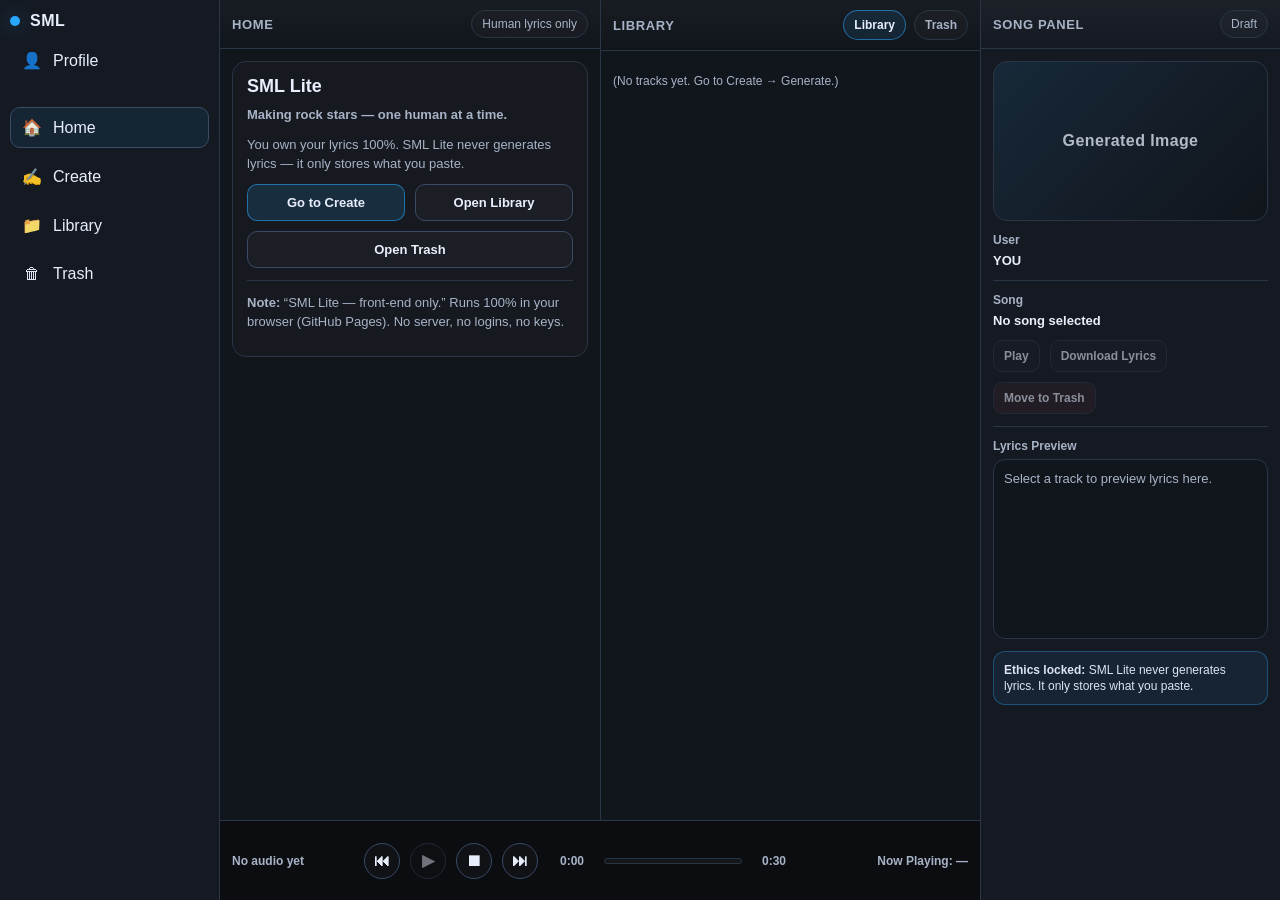
==== commit c2b6b320: "Update index.html" ====
--- a/sandbox/index.html
+++ b/sandbox/index.html
@@ -27,7 +27,7 @@
   .app{
     height:100vh; width:100vw;
     display:grid;
-    grid-template-columns: 220px 1fr 1fr 300px; /* left | create/home/profile | library/trash | song panel */
+    grid-template-columns: 220px 1fr 1fr 300px; /* left | home/create/profile | library/trash | song panel */
     grid-template-rows: 1fr 80px;              /* content | player */
     gap:0;
   }
@@ -45,8 +45,15 @@
     font-weight:800; letter-spacing:0.5px;
     margin-bottom:10px;
   }
-  .brand .dot{ width:10px; height:10px; border-radius:50%; background:var(--accent); box-shadow:0 0 18px rgba(42,168,255,.45); }
-  .nav{ display:flex; flex-direction:column; gap:8px; margin-top:8px; }
+  .brand .dot{
+    width:10px; height:10px; border-radius:50%;
+    background:var(--accent);
+    box-shadow:0 0 18px rgba(42,168,255,.45);
+  }
+  .nav{
+    display:flex; flex-direction:column; gap:8px;
+    margin-top:8px;
+  }
   .nav a{
     display:flex; align-items:center; gap:10px;
     text-decoration:none; color:var(--text);
@@ -61,7 +68,7 @@
   .ico{ width:22px; text-align:center; opacity:.95; }
   .spacer{ height:10px; }
 
-  /* ====== PANELS ====== */
+  /* ====== MAIN PANELS ====== */
   .panel{
     border-left:1px solid var(--line);
     background:var(--panel2);
@@ -70,7 +77,7 @@
     flex-direction:column;
     min-width:0;
   }
-  .create{ grid-column:2; grid-row:1; border-left:none; background:var(--panel2); }
+  .createCol{ grid-column:2; grid-row:1; border-left:none; background:var(--panel2); }
   .workspace{ grid-column:3; grid-row:1; background:var(--panel2); }
   .songpanel{ grid-column:4; grid-row:1 / span 2; background:var(--panel); border-left:1px solid var(--line); }
 
@@ -96,7 +103,11 @@
     background:rgba(255,255,255,.02);
     white-space:nowrap;
   }
-  .panelBody{ padding:12px; overflow:auto; flex:1; }
+  .panelBody{
+    padding:12px;
+    overflow:auto;
+    flex:1;
+  }
 
   /* ====== BUTTONS / INPUTS ====== */
   .btn{
@@ -121,7 +132,11 @@
   }
   .btn.danger:hover{ background:rgba(255,91,91,.16); }
   .btn.small{ padding:8px 10px; font-size:12px; border-radius:9px; }
-  .btn:disabled{ opacity:.45; cursor:not-allowed; }
+  .btn:disabled{
+    opacity:.55;
+    cursor:not-allowed;
+    border-color:var(--line);
+  }
 
   .row{ display:flex; gap:10px; }
   .row > *{ flex:1; }
@@ -144,16 +159,10 @@
     outline:none;
     font-size:13px;
   }
-  textarea{ min-height:160px; resize:vertical; }
+  textarea{ min-height:170px; resize:vertical; }
   input[type="text"]:focus, textarea:focus{ border-color:rgba(42,168,255,.55); }
 
   .divider{ height:1px; background:var(--line); margin:12px 0; }
-  .hint{
-    color:var(--muted);
-    font-size:12px;
-    line-height:1.35;
-    margin-top:8px;
-  }
 
   /* sliders */
   .advBox{
@@ -162,7 +171,12 @@
     padding:12px;
     background:rgba(255,255,255,.02);
   }
-  .sectionTitle{ margin-top:2px; font-weight:900; font-size:14px; letter-spacing:.3px; }
+  .sectionTitle{
+    margin-top:0;
+    font-weight:900;
+    font-size:14px;
+    letter-spacing:.3px;
+  }
   .sliderRow{
     display:grid;
     grid-template-columns: 1fr 1fr 70px;
@@ -182,8 +196,14 @@
     color:var(--text);
     font-size:13px;
   }
-
-  /* ====== WORKSPACE LIST ====== */
+  .hint{
+    color:var(--muted);
+    font-size:12px;
+    line-height:1.35;
+    margin-top:8px;
+  }
+
+  /* ====== WORKSPACE / LIST ====== */
   .tabs{ display:flex; gap:8px; align-items:center; }
   .tabBtn{
     border:1px solid var(--line);
@@ -252,6 +272,16 @@
     line-height:1.35;
     margin-top:12px;
   }
+  .note{
+    border:1px solid var(--line);
+    background:rgba(255,255,255,.02);
+    border-radius:12px;
+    padding:10px;
+    font-size:12px;
+    color:var(--muted);
+    line-height:1.35;
+    margin-top:10px;
+  }
 
   /* ====== PLAYER BAR ====== */
   .player{
@@ -278,6 +308,7 @@
     user-select:none;
   }
   .circleBtn:hover{ border-color:rgba(42,168,255,.55); }
+
   .timeline{
     flex:1;
     display:flex;
@@ -296,7 +327,11 @@
     position:relative;
     min-width:120px;
   }
-  .fill{ height:100%; width:0%; background:var(--accent); }
+  .fill{
+    height:100%;
+    width:0%;
+    background:var(--accent);
+  }
   .nowPlaying{
     min-width:160px;
     color:var(--muted);
@@ -308,7 +343,7 @@
     text-overflow:ellipsis;
   }
 
-  /* Pages */
+  /* simple page blocks */
   .pageBlock{
     border:1px solid var(--line);
     background:rgba(255,255,255,.02);
@@ -322,8 +357,7 @@
 
 <body>
 <div class="app">
-
-  <!-- LEFT (ORDER LOCKED) -->
+  <!-- LEFT SIDEBAR (LOCKED ORDER) -->
   <aside class="left">
     <div class="brand">
       <span class="dot"></span><span>SML</span>
@@ -331,7 +365,7 @@
 
     <!-- Profile MUST be directly under logo -->
     <nav class="nav" id="nav">
-      <a data-view="profile"><span class="ico">👤</span><span>Profile</span></a>
+      <a data-view="profile" class="active"><span class="ico">👤</span><span>Profile</span></a>
       <div class="spacer"></div>
       <a data-view="home"><span class="ico">🏠</span><span>Home</span></a>
       <a data-view="create"><span class="ico">✍️</span><span>Create</span></a>
@@ -340,8 +374,8 @@
     </nav>
   </aside>
 
-  <!-- LEFT CONTENT (HOME/CREATE/PROFILE) -->
-  <section class="panel create">
+  <!-- COLUMN 2: Home/Create/Profile -->
+  <section class="panel createCol">
     <div class="panelHeader">
       <div class="title" id="leftTitle">Create</div>
       <div class="badge" id="ethicsBadge">Human lyrics only</div>
@@ -349,20 +383,20 @@
     <div class="panelBody" id="leftBody"></div>
   </section>
 
-  <!-- WORKSPACE (LIBRARY/TRASH LIST) -->
+  <!-- COLUMN 3: Library/Trash list -->
   <section class="panel workspace">
     <div class="panelHeader">
-      <div class="title" id="midTitle">Workspace / Library</div>
+      <div class="title" id="midTitle">Library</div>
       <div class="tabs">
-        <button class="tabBtn active" id="tabLibrary">Your songs</button>
+        <button class="tabBtn active" id="tabLibrary">Library</button>
         <button class="tabBtn" id="tabTrash">Trash</button>
       </div>
     </div>
     <div class="panelBody">
       <div class="list" id="list"></div>
-      <div class="hint" id="listHint" style="margin-top:10px;"></div>
-      <div class="hint" id="trashNote" style="margin-top:10px; display:none;">
-        Note: “Auto-delete after 30 days” is simulated on page load by comparing dates.
+      <div class="hint" id="listHint" style="margin-top:10px;">(Your saved tracks will appear here.)</div>
+      <div class="note" id="trashNote" style="display:none;">
+        Trash auto-delete after 30 days (display only). We simulate this by comparing dates when the app loads.
       </div>
     </div>
   </section>
@@ -405,28 +439,29 @@
   <!-- PLAYER BAR -->
   <footer class="player">
     <div class="playerLeft" id="audioStatus">No audio yet</div>
+
     <div class="playerCtrls">
       <div class="circleBtn" id="btnPrev">⏮</div>
       <div class="circleBtn" id="btnPlayBig">▶</div>
       <div class="circleBtn" id="btnStop">⏹</div>
       <div class="circleBtn" id="btnNext">⏭</div>
     </div>
+
     <div class="timeline">
       <div class="time" id="tCur">0:00</div>
       <div class="bar"><div class="fill" id="fill"></div></div>
       <div class="time" id="tDur">0:30</div>
     </div>
+
     <div class="nowPlaying" id="nowPlaying">Now Playing: —</div>
   </footer>
-
 </div>
 
 <script>
 /* =========================
-   SML LITE — LOCKED SCOPE
-   - GitHub Pages static
-   - localStorage only
-   - human lyrics only
+   SML LITE — GitHub Pages Static
+   localStorage only
+   human lyrics only
 ========================= */
 
 const LS_TRACKS  = "sml_tracks";
@@ -434,21 +469,25 @@
 const LS_CREDITS = "sml_credits";
 const LS_NAME    = "sml_name";
 
-let tracks      = loadJSON(LS_TRACKS, []);
-let trash       = loadJSON(LS_TRASH, []);
-let credits     = loadJSON(LS_CREDITS, 0);
+let tracks = loadJSON(LS_TRACKS, []);
+let trash  = loadJSON(LS_TRASH, []);
+let credits = loadJSON(LS_CREDITS, 0);
 let displayName = localStorage.getItem(LS_NAME) || "YOU";
 
-let view = "home";       // home|create|profile|library|trash
-let listMode = "library"; // library|trash
+let view = "home";         // home | create | library | trash | profile
+let listMode = "library";  // library | trash
 let selectedId = null;
 
-/* player simulation */
+/* cadence */
+let cadenceMode = "Original"; // Original | Tight
+
+/* player sim */
 let isPlaying = false;
 let playPos = 0;
 let playDur = 30;
 let timer = null;
 
+/* ---------- helpers ---------- */
 function $(id){ return document.getElementById(id); }
 
 function save(){
@@ -463,9 +502,7 @@
     const v = localStorage.getItem(key);
     if(!v) return fallback;
     return JSON.parse(v);
-  }catch(e){
-    return fallback;
-  }
+  }catch(e){ return fallback; }
 }
 
 function uid(){
@@ -495,67 +532,95 @@
     .replaceAll("'","&#039;");
 }
 
+/* ---------- CADENCE (FIX) ---------- */
+function applyCadence(text, mode){
+  const t = String(text || "");
+  if(mode === "Tight"){
+    return t
+      .replace(/\r\n/g, "\n")
+      .replace(/[ \t]+$/gm, "")      // trim line-end whitespace
+      .replace(/\n{3,}/g, "\n\n")    // collapse 3+ newlines into 2
+      .replace(/[ \t]{2,}/g, " ")    // collapse multiple spaces/tabs
+      .trim();
+  }
+  return t.replace(/\r\n/g, "\n").trim();
+}
+
+/* ---------- Trash 30-day simulation ---------- */
+function applyTrashAutoDelete(){
+  const now = Date.now();
+  const THIRTY_DAYS = 30 * 24 * 60 * 60 * 1000;
+  const before = trash.length;
+
+  trash = trash.filter(t=>{
+    const ts = t.trashedAt || 0;
+    if(!ts) return true;
+    return (now - ts) <= THIRTY_DAYS;
+  });
+
+  if(trash.length !== before) save();
+}
+
+/* ---------- selection ---------- */
 function getSelected(){
   if(!selectedId) return null;
-  const inTracks = tracks.find(t=>t.id===selectedId);
-  if(inTracks) return { where:"tracks", item: inTracks };
-  const inTrash = trash.find(t=>t.id===selectedId);
-  if(inTrash) return { where:"trash", item: inTrash };
+  let t = tracks.find(x=>x.id === selectedId);
+  if(t) return { where:"tracks", item:t };
+  t = trash.find(x=>x.id === selectedId);
+  if(t) return { where:"trash", item:t };
   return null;
 }
 
-/* ===== Trash 30-day simulation on load (compare dates) ===== */
-function purgeOldTrash(){
-  const now = Date.now();
-  const thirtyDaysMs = 30 * 24 * 60 * 60 * 1000;
-  const before = trash.length;
-  trash = trash.filter(t=>{
-    const trashedAt = Number(t.trashedAt || 0);
-    if(!trashedAt) return true; // if missing, keep (display-only concept)
-    return (now - trashedAt) <= thirtyDaysMs;
-  });
-  if(trash.length !== before) save();
-}
-
-/* ===== Nav ===== */
+/* ---------- nav ---------- */
 function setActiveNav(){
   document.querySelectorAll("#nav a").forEach(a=>{
-    a.classList.toggle("active", a.dataset.view===view);
+    a.classList.toggle("active", a.dataset.view === view);
   });
 }
 
-/* ===== Left column pages ===== */
+/* ---------- LEFT COLUMN RENDER ---------- */
 function renderLeft(){
   setActiveNav();
-  $("songUser").textContent = displayName;
+  $("songUser").textContent = displayName || "YOU";
 
   const titleEl = $("leftTitle");
   const body = $("leftBody");
 
-  if(view==="home"){
+  if(view === "home"){
     titleEl.textContent = "Home";
     body.innerHTML = `
       <div class="pageBlock">
         <h2 class="bigTitle">SML Lite</h2>
         <p class="para"><b>Making rock stars — one human at a time.</b></p>
         <p class="para">You own your lyrics 100%. SML Lite never generates lyrics — it only stores what you paste.</p>
+
         <div class="row">
           <button class="btn primary" id="goCreate">Go to Create</button>
           <button class="btn" id="goLibrary">Open Library</button>
         </div>
+
         <div style="height:10px"></div>
         <button class="btn" id="goTrash" style="width:100%">Open Trash</button>
+
         <div class="divider"></div>
         <p class="para"><b>Note:</b> “SML Lite — front-end only.” Runs 100% in your browser (GitHub Pages). No server, no logins, no keys.</p>
       </div>
     `;
     $("goCreate").onclick = ()=>{ view="create"; renderLeft(); };
-    $("goLibrary").onclick = ()=>{ listMode="library"; setListTabs(); renderList(); };
-    $("goTrash").onclick  = ()=>{ listMode="trash"; setListTabs(); renderList(); };
+    $("goLibrary").onclick = ()=>{
+      view="library";
+      listMode="library";
+      setListTabs(); renderList(); renderSongPanel(); renderLeft();
+    };
+    $("goTrash").onclick = ()=>{
+      view="trash";
+      listMode="trash";
+      setListTabs(); renderList(); renderSongPanel(); renderLeft();
+    };
     return;
   }
 
-  if(view==="profile"){
+  if(view === "profile"){
     titleEl.textContent = "Profile";
     body.innerHTML = `
       <div class="pageBlock">
@@ -565,7 +630,7 @@
         <input type="text" id="nameInput" value="${escapeHtml(displayName)}" />
 
         <label>Credits (front-end only)</label>
-        <input type="text" value="${credits}" disabled />
+        <input type="text" value="${escapeHtml(String(credits))}" disabled />
 
         <div class="divider"></div>
         <p class="para"><b>Ownership:</b> You own your lyrics 100%.</p>
@@ -576,6 +641,7 @@
         </div>
       </div>
     `;
+
     $("nameInput").oninput = (e)=>{
       displayName = (e.target.value || "YOU").trim() || "YOU";
       save();
@@ -584,22 +650,29 @@
     return;
   }
 
-  /* CREATE */
+  // CREATE
   titleEl.textContent = "Create";
   body.innerHTML = `
     <div class="row">
-      <button class="btn primary" id="btnCreateTop">Create Song</button>
-      <button class="btn" id="btnRecordTop" title="Placeholder">Record Audio</button>
+      <button class="btn primary" id="btnGenerateTop">Generate (Create Track)</button>
+      <button class="btn" id="btnRecordTop">Record Audio</button>
+    </div>
+
+    <div style="height:10px"></div>
+
+    <div class="row">
+      <button class="btn small" id="btnCadence">Cadence: ${escapeHtml(cadenceMode)}</button>
+      <button class="btn small" id="btnResetCadence">Reset Cadence</button>
     </div>
 
     <label>Song Title (optional)</label>
     <input type="text" id="title" placeholder="Add Song Title" />
 
-    <label>Lyrics (required)</label>
-    <textarea id="lyrics" placeholder="Paste your human lyrics here..."></textarea>
+    <label>Lyrics (required — human only)</label>
+    <textarea id="lyrics" placeholder="Paste lyrics here..."></textarea>
 
     <label>Style / vibe (optional)</label>
-    <input type="text" id="styleText" placeholder="Type custom vibe / prompt..." />
+    <input type="text" id="styleText" placeholder="Type a style/vibe prompt..." />
 
     <div class="divider"></div>
 
@@ -618,12 +691,12 @@
         <div class="pct" id="pArt">50%</div>
       </div>
 
-      <div class="hint">These are UI-only in SML Lite (no backend). We save them so testing feels real.</div>
+      <div class="hint">These sliders are UI-only in SML Lite (GitHub Pages). We save them with the track so the UI feels real.</div>
     </div>
 
     <div style="height:12px"></div>
 
-    <button class="btn primary" id="btnGenerate" style="width:100%">Create Song</button>
+    <button class="btn primary" id="btnGenerate" style="width:100%">Generate (Create Track)</button>
 
     <div style="height:10px"></div>
 
@@ -637,34 +710,52 @@
     </div>
   `;
 
-  const linkSlider = (sid,pid)=>{
+  // slider % sync
+  function linkSlider(sid, pid){
     const s = $(sid), p = $(pid);
     const sync = ()=>{ p.textContent = s.value + "%"; };
     s.oninput = sync; sync();
-  };
+  }
   linkSlider("sAudio","pAudio");
   linkSlider("sArt","pArt");
 
-  $("btnCreateTop").onclick = ()=> $("btnGenerate").click();
   $("btnRecordTop").onclick = ()=> alert("Record Audio is a placeholder in SML Lite (front-end only).");
+
+  $("btnCadence").onclick = ()=>{
+    cadenceMode = (cadenceMode === "Original") ? "Tight" : "Original";
+    $("btnCadence").textContent = "Cadence: " + cadenceMode;
+  };
+
+  $("btnResetCadence").onclick = ()=>{
+    cadenceMode = "Original";
+    $("btnCadence").textContent = "Cadence: Original";
+  };
 
   $("btnExportTxt").onclick = ()=>{
     const txt = ($("lyrics").value || "").trim();
     if(!txt){ alert("Paste lyrics first (required)."); return; }
-    downloadText("lyrics.txt", txt);
+    const out = applyCadence(txt, cadenceMode);
+    downloadText("lyrics.txt", out);
   };
 
-  $("btnGenerate").onclick = ()=>{
-    const lyr = ($("lyrics").value || "").trim();
-    if(!lyr){ alert("Lyrics are required (human lyrics only). Paste your lyrics first."); return; }
+  function doGenerate(){
+    const lyrRaw = ($("lyrics").value || "");
+    if(!lyrRaw.trim()){
+      alert("Lyrics are required (human lyrics only). Paste your lyrics first.");
+      return;
+    }
+
+    const processed = applyCadence(lyrRaw, cadenceMode);
 
     const track = {
       id: uid(),
       title: ($("title").value || "").trim() || "Untitled Song",
-      lyrics: lyr,
+      rawLyrics: lyrRaw.replace(/\r\n/g, "\n"),
+      lyrics: processed,
+      cadence: cadenceMode,
       style: ($("styleText").value || "").trim(),
-      audioInf: Number($("sAudio").value),
-      artVar: Number($("sArt").value),
+      audioInfluence: Number($("sAudio").value),
+      artSeed: Number($("sArt").value),
       createdAt: Date.now(),
       updatedAt: Date.now()
     };
@@ -672,49 +763,57 @@
     tracks.unshift(track);
     save();
 
+    view = "library";
     listMode = "library";
     setListTabs();
+
     selectedId = track.id;
+    renderLeft();
     renderList();
     renderSongPanel();
-  };
-}
-
-/* ===== List tabs ===== */
+  }
+
+  $("btnGenerateTop").onclick = doGenerate;
+  $("btnGenerate").onclick = doGenerate;
+}
+
+/* ---------- LIST / WORKSPACE ---------- */
 function setListTabs(){
-  $("tabLibrary").classList.toggle("active", listMode==="library");
-  $("tabTrash").classList.toggle("active", listMode==="trash");
-  $("trashNote").style.display = (listMode==="trash") ? "block" : "none";
-}
-
-/* ===== Middle list ===== */
+  $("tabLibrary").classList.toggle("active", listMode === "library");
+  $("tabTrash").classList.toggle("active", listMode === "trash");
+
+  $("midTitle").textContent = (listMode === "library") ? "Library" : "Trash";
+  $("trashNote").style.display = (listMode === "trash") ? "block" : "none";
+}
+
 function renderList(){
   const listEl = $("list");
   const hint = $("listHint");
-
-  const items = (listMode==="library") ? tracks : trash;
-
-  if(items.length===0){
+  const items = (listMode === "library") ? tracks : trash;
+
+  if(items.length === 0){
     listEl.innerHTML = "";
-    hint.textContent = (listMode==="library")
-      ? "(No tracks yet. Go to Create → Create Song.)"
+    hint.textContent = (listMode === "library")
+      ? "(No tracks yet. Go to Create → Generate.)"
       : "(Trash is empty.)";
     return;
   }
 
-  hint.textContent = (listMode==="library")
+  hint.textContent = (listMode === "library")
     ? "(Click a track to load it into the Song Panel.)"
     : "(Click a track to load it. Restore or delete permanently.)";
 
   listEl.innerHTML = items.map(t=>{
-    const active = (t.id===selectedId) ? "active" : "";
-    const meta = (listMode==="library") ? "Saved · " : "Trashed · ";
+    const active = (t.id === selectedId) ? "active" : "";
+    const meta = (listMode === "library") ? "Saved · " : "Trashed · ";
     const date = fmtDate(t.updatedAt || t.createdAt);
-    const sub = [
+
+    const chips = [
+      t.cadence ? ("Cadence: " + t.cadence) : "",
       t.style ? ("Style: " + t.style) : "",
-      ("Audio: " + (t.audioInf ?? 50) + "%"),
-      ("Art: " + (t.artVar ?? 50) + "%")
-    ].filter(Boolean).slice(0,2).join(" · ") || "—";
+      (typeof t.audioInfluence === "number") ? ("Audio: " + t.audioInfluence + "%") : "",
+      (typeof t.artSeed === "number") ? ("Art: " + t.artSeed + "%") : ""
+    ].filter(Boolean).slice(0,2).join(" · ");
 
     return `
       <div class="card ${active}" data-id="${escapeHtml(t.id)}">
@@ -722,7 +821,7 @@
           <div class="cardTitle">${escapeHtml(t.title)}</div>
           <div class="cardMeta">${escapeHtml(meta + date)}</div>
         </div>
-        <div class="cardSub">${escapeHtml(sub)}</div>
+        <div class="cardSub">${escapeHtml(chips || "—")}</div>
       </div>
     `;
   }).join("");
@@ -736,48 +835,64 @@
   });
 }
 
-/* ===== Song panel ===== */
+/* ---------- SONG PANEL ---------- */
+function setSongButtonsEnabled(enabled){
+  $("btnPlay").disabled = !enabled;
+  $("btnDL").disabled = !enabled;
+  $("btnToTrash").disabled = !enabled;
+  $("btnPlayBig").style.opacity = enabled ? "1" : ".45";
+}
+
 function renderSongPanel(){
   const sel = getSelected();
   const name = $("songName");
   const preview = $("lyricsPreview");
   const status = $("songStatus");
 
-  const btnToTrash = $("btnToTrash");
-  const btnDeleteForever = $("btnDeleteForever");
+  const btnTrash = $("btnToTrash");
+  const btnDelete = $("btnDeleteForever");
 
   if(!sel){
     name.textContent = "No song selected";
     preview.textContent = "Select a track to preview lyrics here.";
     status.textContent = "Draft";
-    btnToTrash.textContent = "Move to Trash";
-    btnToTrash.classList.add("danger");
-    btnDeleteForever.style.display = "none";
+    btnTrash.textContent = "Move to Trash";
+    btnTrash.classList.add("danger");
+    btnDelete.style.display = "none";
+    setSongButtonsEnabled(false);
+    stopTimer();
     return;
   }
 
   const t = sel.item;
-  name.textContent = t.title;
+  name.textContent = t.title || "Untitled Song";
   preview.textContent = t.lyrics || "";
-  status.textContent = (sel.where==="trash") ? "Trash" : "Draft";
-
-  if(sel.where==="trash"){
-    btnToTrash.textContent = "Restore";
-    btnToTrash.classList.remove("danger");
-    btnDeleteForever.style.display = "inline-block";
+  status.textContent = (sel.where === "trash") ? "Trash" : "Draft";
+
+  if(sel.where === "trash"){
+    btnTrash.textContent = "Restore";
+    btnTrash.classList.remove("danger");
+    btnDelete.style.display = "inline-block";
   }else{
-    btnToTrash.textContent = "Move to Trash";
-    btnToTrash.classList.add("danger");
-    btnDeleteForever.style.display = "none";
-  }
-}
-
-/* ===== Actions ===== */
+    btnTrash.textContent = "Move to Trash";
+    btnTrash.classList.add("danger");
+    btnDelete.style.display = "none";
+  }
+
+  setSongButtonsEnabled(true);
+}
+
+/* ---------- ACTIONS (Song Panel Buttons) ---------- */
 $("btnDL").onclick = ()=>{
   const sel = getSelected();
   if(!sel){ alert("Select a song first."); return; }
   const t = sel.item;
-  const safeName = (t.title || "lyrics").replace(/[^\w\- ]+/g,"").trim().slice(0,40) || "lyrics";
+
+  const safeName = (t.title || "lyrics")
+    .replace(/[^\w\- ]+/g,"")
+    .trim()
+    .slice(0,40) || "lyrics";
+
   downloadText(safeName + ".txt", t.lyrics || "");
 };
 
@@ -785,57 +900,57 @@
   const sel = getSelected();
   if(!sel){ alert("Select a song first."); return; }
 
-  if(sel.where==="tracks"){
+  if(sel.where === "tracks"){
     const t = sel.item;
-    tracks = tracks.filter(x=>x.id!==t.id);
+    tracks = tracks.filter(x=>x.id !== t.id);
     t.trashedAt = Date.now();
+    t.updatedAt = Date.now();
     trash.unshift(t);
     save();
 
     listMode = "trash";
+    view = "trash";
     setListTabs();
-    selectedId = t.id;
-
+    renderLeft();
     renderList();
     renderSongPanel();
-    stopTimer(); // stop if playing
     return;
   }
 
-  if(sel.where==="trash"){
+  if(sel.where === "trash"){
     const t = sel.item;
-    trash = trash.filter(x=>x.id!==t.id);
+    trash = trash.filter(x=>x.id !== t.id);
     delete t.trashedAt;
     t.updatedAt = Date.now();
     tracks.unshift(t);
     save();
 
     listMode = "library";
+    view = "library";
     setListTabs();
-    selectedId = t.id;
-
+    renderLeft();
     renderList();
     renderSongPanel();
-    alert("Restored to Library.");
+    return;
   }
 };
 
 $("btnDeleteForever").onclick = ()=>{
   const sel = getSelected();
-  if(!sel || sel.where!=="trash"){ return; }
+  if(!sel || sel.where !== "trash"){ return; }
   const t = sel.item;
 
   if(!confirm("Delete permanently? This cannot be undone.")) return;
 
-  trash = trash.filter(x=>x.id!==t.id);
+  trash = trash.filter(x=>x.id !== t.id);
   save();
+
   selectedId = null;
   renderList();
   renderSongPanel();
-  stopTimer();
 };
 
-/* ===== Player simulation ===== */
+/* ---------- PLAYER (SIMULATED PREVIEW) ---------- */
 $("btnPlay").onclick = () => togglePlay();
 $("btnPlayBig").onclick = () => togglePlay();
 $("btnStop").onclick = () => stopTimer();
@@ -843,16 +958,17 @@
 $("btnNext").onclick = () => selectNeighbor(+1);
 
 function selectNeighbor(dir){
-  const items = (listMode==="library") ? tracks : trash;
-  if(items.length===0) return;
+  const items = (listMode === "library") ? tracks : trash;
+  if(items.length === 0) return;
 
   if(!selectedId){
     selectedId = items[0].id;
   }else{
-    const idx = items.findIndex(t=>t.id===selectedId);
-    const next = clamp(idx + dir, 0, items.length-1);
+    const idx = items.findIndex(t=>t.id === selectedId);
+    const next = clamp(idx + dir, 0, items.length - 1);
     selectedId = items[next].id;
   }
+
   renderList();
   renderSongPanel();
 }
@@ -906,10 +1022,50 @@
 function syncTimeline(){
   $("tCur").textContent = fmtTime(playPos);
   $("tDur").textContent = fmtTime(playDur);
-  $("fill").style.width = ((playPos/playDur)*100).toFixed(1) + "%";
-}
-
-/* ===== Downloads ===== */
+  $("fill").style.width = ((playPos / playDur) * 100).toFixed(1) + "%";
+}
+
+/* ---------- NAV EVENTS ---------- */
+document.querySelectorAll("#nav a").forEach(a=>{
+  a.onclick = ()=>{
+    view = a.dataset.view;
+
+    if(view === "library"){
+      listMode = "library";
+      setListTabs();
+      renderList();
+      renderSongPanel();
+    }
+    if(view === "trash"){
+      listMode = "trash";
+      setListTabs();
+      renderList();
+      renderSongPanel();
+    }
+
+    renderLeft();
+  };
+});
+
+$("tabLibrary").onclick = ()=>{
+  listMode = "library";
+  view = "library";
+  setListTabs();
+  renderLeft();
+  renderList();
+  renderSongPanel();
+};
+
+$("tabTrash").onclick = ()=>{
+  listMode = "trash";
+  view = "trash";
+  setListTabs();
+  renderLeft();
+  renderList();
+  renderSongPanel();
+};
+
+/* ---------- DOWNLOADS ---------- */
 function downloadText(filename, text){
   const blob = new Blob([text], {type:"text/plain;charset=utf-8"});
   const url = URL.createObjectURL(blob);
@@ -922,35 +1078,14 @@
   URL.revokeObjectURL(url);
 }
 
-/* ===== Nav events (sidebar + tabs) ===== */
-document.querySelectorAll("#nav a").forEach(a=>{
-  a.onclick = ()=>{
-    view = a.dataset.view;
-    renderLeft();
-
-    // sidebar "Library/Trash" also flips list mode
-    if(view==="library"){ listMode="library"; setListTabs(); renderList(); }
-    if(view==="trash"){ listMode="trash"; setListTabs(); renderList(); }
-  };
-});
-
-$("tabLibrary").onclick = ()=>{
-  listMode="library";
-  setListTabs();
-  renderList();
-};
-
-$("tabTrash").onclick = ()=>{
-  listMode="trash";
-  setListTabs();
-  renderList();
-};
-
-/* ===== boot ===== */
+/* ---------- BOOT ---------- */
 function boot(){
-  purgeOldTrash();         // 30-day simulation
-  view = "home";           // start at Home (spec includes landing)
-  listMode = "library";    // default list
+  applyTrashAutoDelete();
+
+  // default view (landing)
+  view = "home";
+  listMode = "library";
+
   setListTabs();
   renderLeft();
   renderList();
@@ -959,6 +1094,5 @@
 }
 boot();
 </script>
-
 </body>
 </html>
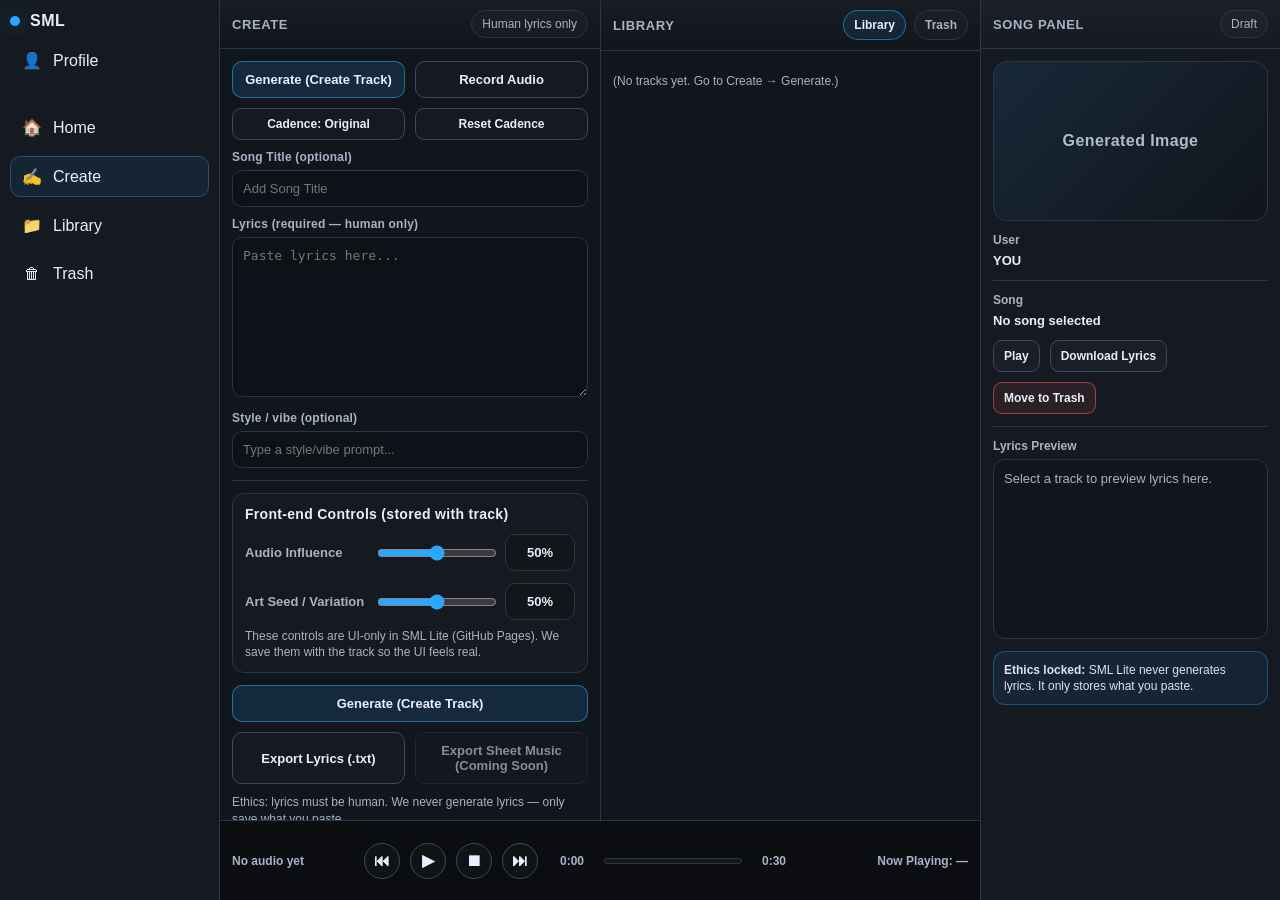
==== commit d2c15c11: "Update index.html" ====
--- a/sandbox/index.html
+++ b/sandbox/index.html
@@ -159,7 +159,7 @@
     outline:none;
     font-size:13px;
   }
-  textarea{ min-height:170px; resize:vertical; }
+  textarea{ min-height:160px; resize:vertical; }
   input[type="text"]:focus, textarea:focus{ border-color:rgba(42,168,255,.55); }
 
   .divider{ height:1px; background:var(--line); margin:12px 0; }
@@ -357,7 +357,7 @@
 
 <body>
 <div class="app">
-  <!-- LEFT SIDEBAR (LOCKED ORDER) -->
+  <!-- LEFT SIDEBAR -->
   <aside class="left">
     <div class="brand">
       <span class="dot"></span><span>SML</span>
@@ -464,24 +464,24 @@
    human lyrics only
 ========================= */
 
+/* ---------- storage keys ---------- */
 const LS_TRACKS  = "sml_tracks";
 const LS_TRASH   = "sml_trash";
 const LS_CREDITS = "sml_credits";
 const LS_NAME    = "sml_name";
 
+/* ---------- state ---------- */
 let tracks = loadJSON(LS_TRACKS, []);
 let trash  = loadJSON(LS_TRASH, []);
 let credits = loadJSON(LS_CREDITS, 0);
 let displayName = localStorage.getItem(LS_NAME) || "YOU";
 
-let view = "home";         // home | create | library | trash | profile
+let view = "profile";      // home | create | library | trash | profile
 let listMode = "library";  // library | trash
 let selectedId = null;
 
-/* cadence */
 let cadenceMode = "Original"; // Original | Tight
 
-/* player sim */
 let isPlaying = false;
 let playPos = 0;
 let playDur = 30;
@@ -501,8 +501,11 @@
   try{
     const v = localStorage.getItem(key);
     if(!v) return fallback;
-    return JSON.parse(v);
-  }catch(e){ return fallback; }
+    const parsed = JSON.parse(v);
+    return (parsed === null || parsed === undefined) ? fallback : parsed;
+  }catch(e){
+    return fallback;
+  }
 }
 
 function uid(){
@@ -532,18 +535,19 @@
     .replaceAll("'","&#039;");
 }
 
-/* ---------- CADENCE (FIX) ---------- */
-function applyCadence(text, mode){
-  const t = String(text || "");
+/* ---------- cadence (format-only, never generates words) ---------- */
+function applyCadence(raw, mode){
+  const text = String(raw || "");
   if(mode === "Tight"){
-    return t
+    return text
       .replace(/\r\n/g, "\n")
-      .replace(/[ \t]+$/gm, "")      // trim line-end whitespace
-      .replace(/\n{3,}/g, "\n\n")    // collapse 3+ newlines into 2
-      .replace(/[ \t]{2,}/g, " ")    // collapse multiple spaces/tabs
+      .replace(/[ \t]+$/gm, "")      // trim end-of-line whitespace
+      .replace(/\n{3,}/g, "\n\n")    // collapse huge blank gaps
+      .replace(/[ \t]{2,}/g, " ")    // collapse repeated spaces
       .trim();
   }
-  return t.replace(/\r\n/g, "\n").trim();
+  // Original: keep structure, only trim outer edges so storage is clean
+  return text.replace(/\r\n/g, "\n").trim();
 }
 
 /* ---------- Trash 30-day simulation ---------- */
@@ -553,7 +557,7 @@
   const before = trash.length;
 
   trash = trash.filter(t=>{
-    const ts = t.trashedAt || 0;
+    const ts = Number(t.trashedAt || 0);
     if(!ts) return true;
     return (now - ts) <= THIRTY_DAYS;
   });
@@ -606,16 +610,23 @@
         <p class="para"><b>Note:</b> “SML Lite — front-end only.” Runs 100% in your browser (GitHub Pages). No server, no logins, no keys.</p>
       </div>
     `;
+
     $("goCreate").onclick = ()=>{ view="create"; renderLeft(); };
     $("goLibrary").onclick = ()=>{
       view="library";
       listMode="library";
-      setListTabs(); renderList(); renderSongPanel(); renderLeft();
+      setListTabs();
+      renderList();
+      renderSongPanel();
+      renderLeft();
     };
     $("goTrash").onclick = ()=>{
       view="trash";
       listMode="trash";
-      setListTabs(); renderList(); renderSongPanel(); renderLeft();
+      setListTabs();
+      renderList();
+      renderSongPanel();
+      renderLeft();
     };
     return;
   }
@@ -654,7 +665,7 @@
   titleEl.textContent = "Create";
   body.innerHTML = `
     <div class="row">
-      <button class="btn primary" id="btnGenerateTop">Generate (Create Track)</button>
+      <button class="btn primary" id="btnCreateTop">Generate (Create Track)</button>
       <button class="btn" id="btnRecordTop">Record Audio</button>
     </div>
 
@@ -691,12 +702,12 @@
         <div class="pct" id="pArt">50%</div>
       </div>
 
-      <div class="hint">These sliders are UI-only in SML Lite (GitHub Pages). We save them with the track so the UI feels real.</div>
+      <div class="hint">These controls are UI-only in SML Lite (GitHub Pages). We save them with the track so the UI feels real.</div>
     </div>
 
     <div style="height:12px"></div>
 
-    <button class="btn primary" id="btnGenerate" style="width:100%">Generate (Create Track)</button>
+    <button class="btn primary" id="btnGenerateBottom" style="width:100%">Generate (Create Track)</button>
 
     <div style="height:10px"></div>
 
@@ -719,38 +730,40 @@
   linkSlider("sAudio","pAudio");
   linkSlider("sArt","pArt");
 
-  $("btnRecordTop").onclick = ()=> alert("Record Audio is a placeholder in SML Lite (front-end only).");
-
+  // cadence buttons
   $("btnCadence").onclick = ()=>{
     cadenceMode = (cadenceMode === "Original") ? "Tight" : "Original";
     $("btnCadence").textContent = "Cadence: " + cadenceMode;
   };
-
   $("btnResetCadence").onclick = ()=>{
     cadenceMode = "Original";
     $("btnCadence").textContent = "Cadence: Original";
   };
 
+  // placeholder record
+  $("btnRecordTop").onclick = ()=> alert("Record Audio is a placeholder in SML Lite (front-end only).");
+
+  // export raw field (what user typed) or processed? Spec says cadence-processed for storage; export should match what will be stored/used.
   $("btnExportTxt").onclick = ()=>{
-    const txt = ($("lyrics").value || "").trim();
-    if(!txt){ alert("Paste lyrics first (required)."); return; }
-    const out = applyCadence(txt, cadenceMode);
-    downloadText("lyrics.txt", out);
+    const raw = ($("lyrics").value || "");
+    if(!raw.trim()){ alert("Paste lyrics first (required)."); return; }
+    const processed = applyCadence(raw, cadenceMode);
+    downloadText("lyrics.txt", processed);
   };
 
-  function doGenerate(){
-    const lyrRaw = ($("lyrics").value || "");
-    if(!lyrRaw.trim()){
+  const doGenerate = ()=>{
+    const raw = ($("lyrics").value || "");
+    if(!raw.trim()){
       alert("Lyrics are required (human lyrics only). Paste your lyrics first.");
       return;
     }
 
-    const processed = applyCadence(lyrRaw, cadenceMode);
+    const processed = applyCadence(raw, cadenceMode);
 
     const track = {
       id: uid(),
       title: ($("title").value || "").trim() || "Untitled Song",
-      rawLyrics: lyrRaw.replace(/\r\n/g, "\n"),
+      rawLyrics: raw.replace(/\r\n/g, "\n").trim(),
       lyrics: processed,
       cadence: cadenceMode,
       style: ($("styleText").value || "").trim(),
@@ -763,18 +776,22 @@
     tracks.unshift(track);
     save();
 
+    // switch to Library and select new track
     view = "library";
     listMode = "library";
     setListTabs();
-
     selectedId = track.id;
+
+    // stop simulated playback on new selection
+    stopTimer(true);
+
     renderLeft();
     renderList();
     renderSongPanel();
-  }
-
-  $("btnGenerateTop").onclick = doGenerate;
-  $("btnGenerate").onclick = doGenerate;
+  };
+
+  $("btnCreateTop").onclick = doGenerate;
+  $("btnGenerateBottom").onclick = doGenerate;
 }
 
 /* ---------- LIST / WORKSPACE ---------- */
@@ -829,6 +846,7 @@
   listEl.querySelectorAll(".card").forEach(c=>{
     c.onclick = ()=>{
       selectedId = c.dataset.id;
+      stopTimer(true); // stop simulated audio when switching selection
       renderList();
       renderSongPanel();
     };
@@ -836,13 +854,6 @@
 }
 
 /* ---------- SONG PANEL ---------- */
-function setSongButtonsEnabled(enabled){
-  $("btnPlay").disabled = !enabled;
-  $("btnDL").disabled = !enabled;
-  $("btnToTrash").disabled = !enabled;
-  $("btnPlayBig").style.opacity = enabled ? "1" : ".45";
-}
-
 function renderSongPanel(){
   const sel = getSelected();
   const name = $("songName");
@@ -859,8 +870,6 @@
     btnTrash.textContent = "Move to Trash";
     btnTrash.classList.add("danger");
     btnDelete.style.display = "none";
-    setSongButtonsEnabled(false);
-    stopTimer();
     return;
   }
 
@@ -878,8 +887,6 @@
     btnTrash.classList.add("danger");
     btnDelete.style.display = "none";
   }
-
-  setSongButtonsEnabled(true);
 }
 
 /* ---------- ACTIONS (Song Panel Buttons) ---------- */
@@ -887,18 +894,15 @@
   const sel = getSelected();
   if(!sel){ alert("Select a song first."); return; }
   const t = sel.item;
-
-  const safeName = (t.title || "lyrics")
-    .replace(/[^\w\- ]+/g,"")
-    .trim()
-    .slice(0,40) || "lyrics";
-
+  const safeName = (t.title || "lyrics").replace(/[^\w\- ]+/g,"").trim().slice(0,40) || "lyrics";
   downloadText(safeName + ".txt", t.lyrics || "");
 };
 
 $("btnToTrash").onclick = ()=>{
   const sel = getSelected();
   if(!sel){ alert("Select a song first."); return; }
+
+  stopTimer(true);
 
   if(sel.where === "tracks"){
     const t = sel.item;
@@ -938,8 +942,10 @@
 $("btnDeleteForever").onclick = ()=>{
   const sel = getSelected();
   if(!sel || sel.where !== "trash"){ return; }
+
+  stopTimer(true);
+
   const t = sel.item;
-
   if(!confirm("Delete permanently? This cannot be undone.")) return;
 
   trash = trash.filter(x=>x.id !== t.id);
@@ -953,7 +959,7 @@
 /* ---------- PLAYER (SIMULATED PREVIEW) ---------- */
 $("btnPlay").onclick = () => togglePlay();
 $("btnPlayBig").onclick = () => togglePlay();
-$("btnStop").onclick = () => stopTimer();
+$("btnStop").onclick = () => stopTimer(false);
 $("btnPrev").onclick = () => selectNeighbor(-1);
 $("btnNext").onclick = () => selectNeighbor(+1);
 
@@ -969,6 +975,7 @@
     selectedId = items[next].id;
   }
 
+  stopTimer(true);
   renderList();
   renderSongPanel();
 }
@@ -980,6 +987,7 @@
     return;
   }
 
+  // SML Lite: no real audio generation. Simulated timeline only.
   if(!isPlaying){
     isPlaying = true;
     $("audioStatus").textContent = "Preview audio (simulated)";
@@ -988,31 +996,39 @@
     $("nowPlaying").textContent = "Now Playing: " + (sel.item.title || "Untitled Song");
     startTimer();
   }else{
-    stopTimer();
+    stopTimer(false);
   }
 }
 
 function startTimer(){
-  stopTimer();
+  stopTimer(true);
+  isPlaying = true;
+
   timer = setInterval(()=>{
     playPos += 0.2;
     if(playPos >= playDur){
       playPos = playDur;
       syncTimeline();
-      stopTimer();
+      stopTimer(false);
       return;
     }
     syncTimeline();
   }, 200);
+
   syncTimeline();
 }
 
-function stopTimer(){
-  isPlaying = false;
+function stopTimer(silent){
   clearInterval(timer);
   timer = null;
+
+  isPlaying = false;
   playPos = 0;
   syncTimeline();
+
+  if(!silent){
+    // when user stops playback, reset UI to idle
+  }
   $("audioStatus").textContent = "No audio yet";
   $("btnPlay").textContent = "Play";
   $("btnPlayBig").textContent = "▶";
@@ -1043,6 +1059,7 @@
       renderSongPanel();
     }
 
+    // Home/Create/Profile render in column 2
     renderLeft();
   };
 });
@@ -1082,8 +1099,8 @@
 function boot(){
   applyTrashAutoDelete();
 
-  // default view (landing)
-  view = "home";
+  // default view per prototype: Create + Library list
+  view = "create";
   listMode = "library";
 
   setListTabs();
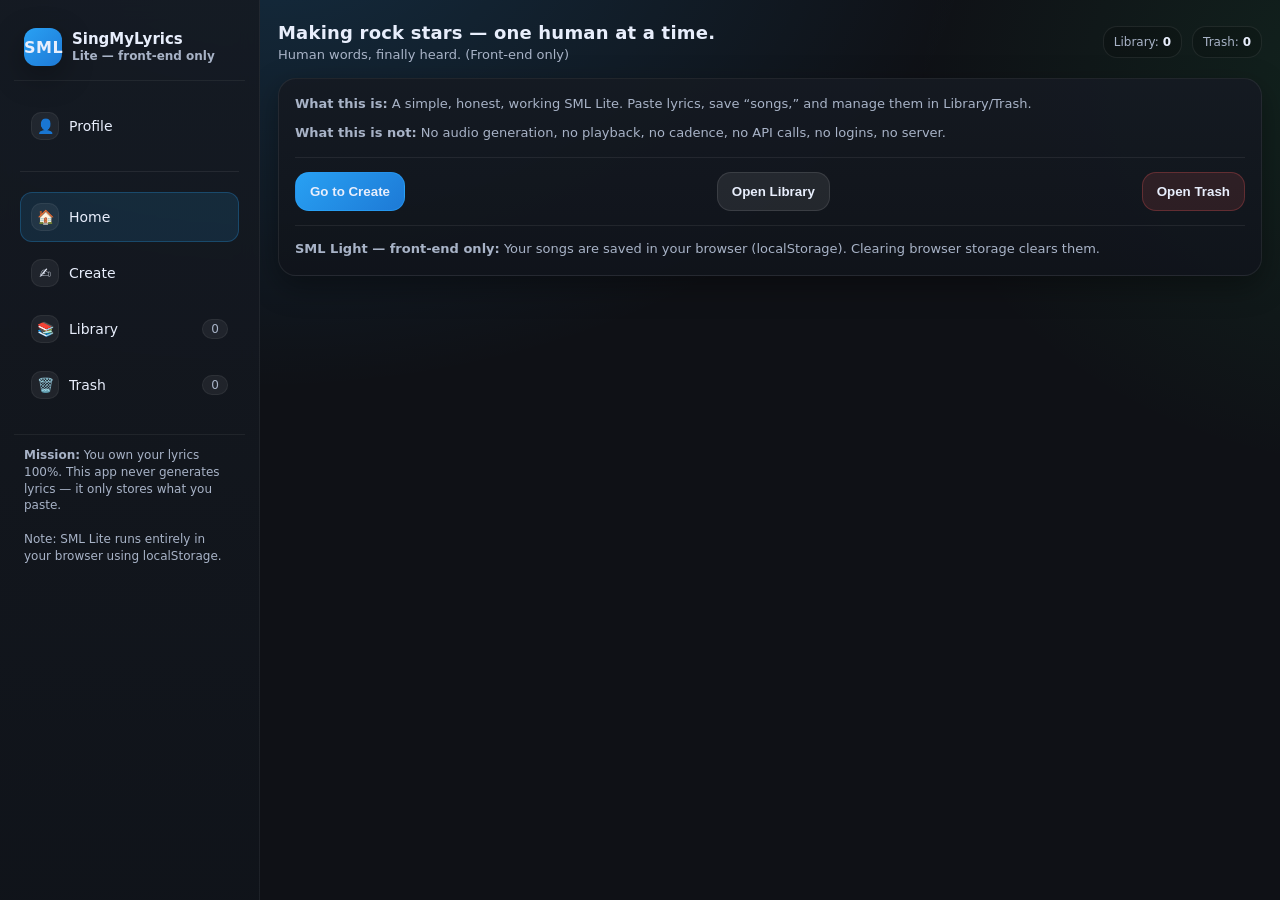
==== commit 91939140: "Update index.html" ====
--- a/sandbox/index.html
+++ b/sandbox/index.html
@@ -1,1115 +1,1091 @@
 <!DOCTYPE html>
 <html lang="en">
 <head>
-<meta charset="UTF-8" />
-<meta name="viewport" content="width=device-width, initial-scale=1.0"/>
-<title>SML Lite</title>
-
-<style>
-  :root{
-    --bg:#0f1116;
-    --panel:#151a22;
-    --panel2:#11151c;
-    --line:#2a3546;
-    --line2:#3a4b66;
-    --text:#e8eefc;
-    --muted:#a8b3c7;
-    --accent:#2aa8ff;
-    --accent2:#1f7fe0;
-    --danger:#ff5b5b;
-    --ok:#2bd46a;
-  }
-
-  *{ box-sizing:border-box; }
-  html,body{ height:100%; margin:0; background:var(--bg); color:var(--text); font-family:Arial, sans-serif; overflow:hidden; }
-
-  /* ====== APP GRID ====== */
-  .app{
-    height:100vh; width:100vw;
-    display:grid;
-    grid-template-columns: 220px 1fr 1fr 300px; /* left | home/create/profile | library/trash | song panel */
-    grid-template-rows: 1fr 80px;              /* content | player */
-    gap:0;
-  }
-
-  /* ====== LEFT SIDEBAR ====== */
-  .left{
-    grid-column:1; grid-row:1 / span 2;
-    background:var(--panel);
-    border-right:1px solid var(--line);
-    padding:12px 10px;
-    overflow:auto;
-  }
-  .brand{
-    display:flex; align-items:center; gap:10px;
-    font-weight:800; letter-spacing:0.5px;
-    margin-bottom:10px;
-  }
-  .brand .dot{
-    width:10px; height:10px; border-radius:50%;
-    background:var(--accent);
-    box-shadow:0 0 18px rgba(42,168,255,.45);
-  }
-  .nav{
-    display:flex; flex-direction:column; gap:8px;
-    margin-top:8px;
-  }
-  .nav a{
-    display:flex; align-items:center; gap:10px;
-    text-decoration:none; color:var(--text);
-    padding:10px 10px;
-    border:1px solid transparent;
-    border-radius:10px;
-    cursor:pointer;
-    user-select:none;
-  }
-  .nav a:hover{ border-color:var(--line); background:rgba(255,255,255,.03); }
-  .nav a.active{ border-color:var(--line2); background:rgba(42,168,255,.08); }
-  .ico{ width:22px; text-align:center; opacity:.95; }
-  .spacer{ height:10px; }
-
-  /* ====== MAIN PANELS ====== */
-  .panel{
-    border-left:1px solid var(--line);
-    background:var(--panel2);
-    overflow:hidden;
-    display:flex;
-    flex-direction:column;
-    min-width:0;
-  }
-  .createCol{ grid-column:2; grid-row:1; border-left:none; background:var(--panel2); }
-  .workspace{ grid-column:3; grid-row:1; background:var(--panel2); }
-  .songpanel{ grid-column:4; grid-row:1 / span 2; background:var(--panel); border-left:1px solid var(--line); }
-
-  .panelHeader{
-    padding:10px 12px;
-    border-bottom:1px solid var(--line);
-    display:flex; align-items:center; justify-content:space-between;
-    background:linear-gradient(to bottom, rgba(255,255,255,.03), transparent);
-  }
-  .panelHeader .title{
-    font-weight:700;
-    font-size:13px;
-    color:var(--muted);
-    text-transform:uppercase;
-    letter-spacing:.6px;
-  }
-  .badge{
-    font-size:12px;
-    padding:6px 10px;
-    border:1px solid var(--line);
-    border-radius:999px;
-    color:var(--muted);
-    background:rgba(255,255,255,.02);
-    white-space:nowrap;
-  }
-  .panelBody{
-    padding:12px;
-    overflow:auto;
-    flex:1;
-  }
-
-  /* ====== BUTTONS / INPUTS ====== */
-  .btn{
-    border:1px solid var(--line2);
-    background:rgba(255,255,255,.02);
-    color:var(--text);
-    padding:10px 12px;
-    border-radius:10px;
-    cursor:pointer;
-    font-weight:700;
-    font-size:13px;
-  }
-  .btn:hover{ border-color:var(--accent2); }
-  .btn.primary{
-    background:rgba(42,168,255,.14);
-    border-color:rgba(42,168,255,.55);
-  }
-  .btn.primary:hover{ background:rgba(42,168,255,.20); }
-  .btn.danger{
-    background:rgba(255,91,91,.10);
-    border-color:rgba(255,91,91,.55);
-  }
-  .btn.danger:hover{ background:rgba(255,91,91,.16); }
-  .btn.small{ padding:8px 10px; font-size:12px; border-radius:9px; }
-  .btn:disabled{
-    opacity:.55;
-    cursor:not-allowed;
-    border-color:var(--line);
-  }
-
-  .row{ display:flex; gap:10px; }
-  .row > *{ flex:1; }
-
-  label{
-    display:block;
-    font-size:12px;
-    color:var(--muted);
-    margin:10px 0 6px;
-    font-weight:700;
-    letter-spacing:.2px;
-  }
-  input[type="text"], textarea{
-    width:100%;
-    border:1px solid var(--line);
-    background:rgba(0,0,0,.18);
-    color:var(--text);
-    padding:10px 10px;
-    border-radius:10px;
-    outline:none;
-    font-size:13px;
-  }
-  textarea{ min-height:160px; resize:vertical; }
-  input[type="text"]:focus, textarea:focus{ border-color:rgba(42,168,255,.55); }
-
-  .divider{ height:1px; background:var(--line); margin:12px 0; }
-
-  /* sliders */
-  .advBox{
-    border:1px solid var(--line);
-    border-radius:12px;
-    padding:12px;
-    background:rgba(255,255,255,.02);
-  }
-  .sectionTitle{
-    margin-top:0;
-    font-weight:900;
-    font-size:14px;
-    letter-spacing:.3px;
-  }
-  .sliderRow{
-    display:grid;
-    grid-template-columns: 1fr 1fr 70px;
-    gap:10px;
-    align-items:center;
-    margin-top:12px;
-  }
-  .sliderRow .name{ font-weight:800; color:var(--muted); font-size:13px; }
-  input[type="range"]{ width:100%; accent-color: var(--accent); }
-  .pct{
-    border:1px solid var(--line);
-    background:rgba(0,0,0,.20);
-    border-radius:10px;
-    text-align:center;
-    padding:10px 8px;
-    font-weight:900;
-    color:var(--text);
-    font-size:13px;
-  }
-  .hint{
-    color:var(--muted);
-    font-size:12px;
-    line-height:1.35;
-    margin-top:8px;
-  }
-
-  /* ====== WORKSPACE / LIST ====== */
-  .tabs{ display:flex; gap:8px; align-items:center; }
-  .tabBtn{
-    border:1px solid var(--line);
-    background:rgba(255,255,255,.02);
-    color:var(--muted);
-    padding:7px 10px;
-    border-radius:999px;
-    cursor:pointer;
-    font-size:12px;
-    font-weight:800;
-  }
-  .tabBtn.active{ border-color:rgba(42,168,255,.55); color:var(--text); background:rgba(42,168,255,.10); }
-
-  .list{ display:flex; flex-direction:column; gap:10px; }
-  .card{
-    border:1px solid var(--line);
-    background:rgba(255,255,255,.02);
-    border-radius:12px;
-    padding:10px 10px;
-    cursor:pointer;
-  }
-  .card:hover{ border-color:var(--line2); }
-  .card.active{ border-color:rgba(42,168,255,.55); background:rgba(42,168,255,.08); }
-  .cardTop{ display:flex; align-items:center; justify-content:space-between; gap:10px; }
-  .cardTitle{ font-weight:900; font-size:13px; }
-  .cardMeta{ color:var(--muted); font-size:12px; white-space:nowrap; }
-  .cardSub{ margin-top:6px; color:var(--muted); font-size:12px; display:flex; gap:10px; flex-wrap:wrap; }
-
-  /* ====== SONG PANEL ====== */
-  .imgBox{
-    height:160px;
-    border:1px solid var(--line);
-    border-radius:14px;
-    background:linear-gradient(135deg, rgba(42,168,255,.10), rgba(0,0,0,.2));
-    display:flex;
-    align-items:center;
-    justify-content:center;
-    color:rgba(232,238,252,.75);
-    font-weight:900;
-    letter-spacing:.4px;
-    margin-bottom:12px;
-  }
-  .songPanelLine{ border-top:1px solid var(--line); margin:12px 0; }
-  .songLabel{ color:var(--muted); font-size:12px; font-weight:900; margin-bottom:6px; }
-  .songValue{ font-size:13px; font-weight:900; }
-  .songBtns{ display:flex; gap:10px; margin-top:12px; flex-wrap:wrap; }
-  .lyricsBox{
-    border:1px solid var(--line);
-    border-radius:12px;
-    background:rgba(0,0,0,.18);
-    padding:10px;
-    min-height:180px;
-    color:var(--muted);
-    font-size:13px;
-    line-height:1.45;
-    overflow:auto;
-    white-space:pre-wrap;
-  }
-  .ethics{
-    border:1px solid rgba(42,168,255,.35);
-    background:rgba(42,168,255,.08);
-    color:rgba(232,238,252,.95);
-    border-radius:12px;
-    padding:10px;
-    font-size:12px;
-    line-height:1.35;
-    margin-top:12px;
-  }
-  .note{
-    border:1px solid var(--line);
-    background:rgba(255,255,255,.02);
-    border-radius:12px;
-    padding:10px;
-    font-size:12px;
-    color:var(--muted);
-    line-height:1.35;
-    margin-top:10px;
-  }
-
-  /* ====== PLAYER BAR ====== */
-  .player{
-    grid-column:2 / span 2;
-    grid-row:2;
-    border-top:1px solid var(--line);
-    background:rgba(0,0,0,.25);
-    display:flex;
-    align-items:center;
-    gap:12px;
-    padding:10px 12px;
-    overflow:hidden;
-  }
-  .playerLeft{ min-width:120px; color:var(--muted); font-size:12px; font-weight:900; }
-  .playerCtrls{ display:flex; gap:10px; align-items:center; }
-  .circleBtn{
-    width:36px; height:36px;
-    border-radius:999px;
-    border:1px solid var(--line2);
-    background:rgba(255,255,255,.02);
-    display:flex; align-items:center; justify-content:center;
-    cursor:pointer;
-    font-weight:900;
-    user-select:none;
-  }
-  .circleBtn:hover{ border-color:rgba(42,168,255,.55); }
-
-  .timeline{
-    flex:1;
-    display:flex;
-    align-items:center;
-    gap:10px;
-    min-width:0;
-  }
-  .time{ width:44px; text-align:center; color:var(--muted); font-size:12px; font-weight:900; }
-  .bar{
-    flex:1;
-    height:6px;
-    border-radius:999px;
-    border:1px solid var(--line);
-    background:rgba(255,255,255,.04);
-    overflow:hidden;
-    position:relative;
-    min-width:120px;
-  }
-  .fill{
-    height:100%;
-    width:0%;
-    background:var(--accent);
-  }
-  .nowPlaying{
-    min-width:160px;
-    color:var(--muted);
-    font-size:12px;
-    font-weight:900;
-    text-align:right;
-    white-space:nowrap;
-    overflow:hidden;
-    text-overflow:ellipsis;
-  }
-
-  /* simple page blocks */
-  .pageBlock{
-    border:1px solid var(--line);
-    background:rgba(255,255,255,.02);
-    border-radius:14px;
-    padding:14px;
-  }
-  .bigTitle{ font-size:18px; font-weight:900; margin:0 0 8px; }
-  .para{ color:var(--muted); font-size:13px; line-height:1.5; margin:0 0 10px; }
-</style>
+  <meta charset="UTF-8" />
+  <meta name="viewport" content="width=device-width, initial-scale=1.0" />
+  <title>SML Lite — Front-End Only</title>
+  <style>
+    :root{
+      --bg:#0f1116;
+      --panel:#151a22;
+      --panel2:#10141b;
+      --line:#2a3546;
+      --text:#e8eefc;
+      --muted:#a8b3c7;
+      --accent:#2aa8ff;
+      --accent2:#1f7fe0;
+      --danger:#ff5b5b;
+      --ok:#2bd46a;
+      --shadow: 0 10px 30px rgba(0,0,0,.35);
+      --radius: 18px;
+      --radius2: 14px;
+      --pad: 16px;
+      --pad2: 12px;
+      --max: 1080px;
+      --mono: ui-monospace, SFMono-Regular, Menlo, Monaco, Consolas, "Liberation Mono","Courier New", monospace;
+      --sans: ui-sans-serif, system-ui, -apple-system, Segoe UI, Roboto, Arial, "Apple Color Emoji","Segoe UI Emoji";
+    }
+
+    *{ box-sizing:border-box; }
+    html,body{ height:100%; }
+    body{
+      margin:0;
+      font-family: var(--sans);
+      background: radial-gradient(1200px 800px at 20% -10%, rgba(42,168,255,.18), transparent 60%),
+                  radial-gradient(900px 700px at 110% 10%, rgba(43,212,106,.10), transparent 55%),
+                  var(--bg);
+      color:var(--text);
+    }
+
+    a{ color:inherit; text-decoration:none; }
+
+    .app{
+      min-height:100vh;
+      display:grid;
+      grid-template-columns: 260px 1fr;
+    }
+
+    /* Sidebar */
+    .sidebar{
+      border-right:1px solid rgba(255,255,255,.06);
+      background: linear-gradient(180deg, rgba(21,26,34,.92), rgba(16,20,27,.92));
+      backdrop-filter: blur(10px);
+      padding: 18px 14px;
+      position: sticky;
+      top:0;
+      height:100vh;
+      overflow:auto;
+    }
+
+    .brand{
+      display:flex;
+      align-items:center;
+      gap:10px;
+      padding:10px 10px 14px;
+      border-bottom:1px solid rgba(255,255,255,.06);
+      margin-bottom:12px;
+    }
+    .logo{
+      width:38px; height:38px;
+      border-radius:12px;
+      display:grid; place-items:center;
+      background: linear-gradient(135deg, rgba(42,168,255,.95), rgba(31,127,224,.95));
+      box-shadow: var(--shadow);
+      font-weight: 800;
+      letter-spacing:.5px;
+    }
+    .brand h1{
+      font-size: 15px;
+      margin:0;
+      line-height:1.1;
+    }
+    .brand small{
+      display:block;
+      color:var(--muted);
+      font-size: 12px;
+      margin-top:2px;
+    }
+
+    .nav{
+      display:flex;
+      flex-direction:column;
+      gap:6px;
+      padding: 8px 6px;
+    }
+    .nav a{
+      display:flex;
+      align-items:center;
+      justify-content:space-between;
+      padding: 10px 10px;
+      border-radius: 12px;
+      border:1px solid transparent;
+      color: var(--text);
+      transition: .15s ease;
+      user-select:none;
+    }
+    .nav a:hover{
+      background: rgba(255,255,255,.04);
+      border-color: rgba(255,255,255,.06);
+    }
+    .nav a.active{
+      background: rgba(42,168,255,.12);
+      border-color: rgba(42,168,255,.25);
+    }
+    .nav .left{
+      display:flex;
+      align-items:center;
+      gap:10px;
+      min-width: 0;
+    }
+    .badge{
+      font-size:12px;
+      color: var(--muted);
+      background: rgba(255,255,255,.06);
+      border:1px solid rgba(255,255,255,.06);
+      padding: 2px 8px;
+      border-radius:999px;
+    }
+    .icon{
+      width:28px;height:28px;
+      border-radius:10px;
+      display:grid;
+      place-items:center;
+      background: rgba(255,255,255,.06);
+      border:1px solid rgba(255,255,255,.06);
+      flex: 0 0 auto;
+      font-size: 14px;
+    }
+    .nav .label{
+      white-space:nowrap;
+      overflow:hidden;
+      text-overflow: ellipsis;
+      font-size: 14px;
+    }
+
+    .sidebar .foot{
+      margin-top:16px;
+      padding: 12px 10px;
+      border-top:1px solid rgba(255,255,255,.06);
+      color: var(--muted);
+      font-size: 12px;
+      line-height:1.4;
+    }
+
+    /* Main */
+    .main{
+      padding: 22px 18px 40px;
+      overflow:auto;
+    }
+    .wrap{
+      max-width: var(--max);
+      margin: 0 auto;
+    }
+
+    .topbar{
+      display:flex;
+      flex-wrap:wrap;
+      align-items:center;
+      justify-content:space-between;
+      gap:12px;
+      margin-bottom: 16px;
+    }
+    .topbar .title{
+      display:flex;
+      flex-direction:column;
+      gap:4px;
+    }
+    .topbar h2{
+      margin:0;
+      font-size: 18px;
+      letter-spacing:.2px;
+    }
+    .topbar p{
+      margin:0;
+      color:var(--muted);
+      font-size: 13px;
+    }
+
+    .card{
+      background: linear-gradient(180deg, rgba(21,26,34,.92), rgba(16,20,27,.92));
+      border:1px solid rgba(255,255,255,.07);
+      border-radius: var(--radius);
+      box-shadow: var(--shadow);
+    }
+    .card .inner{
+      padding: var(--pad);
+    }
+    .grid{
+      display:grid;
+      grid-template-columns: 1.1fr .9fr;
+      gap:14px;
+    }
+    @media (max-width: 920px){
+      .app{ grid-template-columns: 1fr; }
+      .sidebar{ position: relative; height:auto; }
+      .grid{ grid-template-columns: 1fr; }
+    }
+
+    label{
+      display:block;
+      color: var(--muted);
+      font-size: 12px;
+      margin: 10px 0 6px;
+    }
+    input[type="text"], textarea{
+      width:100%;
+      border-radius: 14px;
+      border:1px solid rgba(255,255,255,.08);
+      background: rgba(0,0,0,.18);
+      color: var(--text);
+      padding: 12px 12px;
+      outline:none;
+      transition: .15s ease;
+      font-size: 14px;
+    }
+    input[type="text"]:focus, textarea:focus{
+      border-color: rgba(42,168,255,.45);
+      box-shadow: 0 0 0 3px rgba(42,168,255,.12);
+    }
+    textarea{
+      min-height: 240px;
+      resize: vertical;
+      font-family: var(--sans);
+      line-height: 1.45;
+    }
+
+    .row{
+      display:flex;
+      flex-wrap:wrap;
+      gap:10px;
+      align-items:center;
+      justify-content:space-between;
+      margin-top: 12px;
+    }
+
+    .btn{
+      appearance:none;
+      border:none;
+      cursor:pointer;
+      border-radius: 14px;
+      padding: 11px 14px;
+      font-weight: 700;
+      color: var(--text);
+      background: rgba(255,255,255,.08);
+      border:1px solid rgba(255,255,255,.10);
+      transition:.15s ease;
+      user-select:none;
+    }
+    .btn:hover{ transform: translateY(-1px); }
+    .btn:active{ transform: translateY(0px); }
+    .btn.primary{
+      background: linear-gradient(135deg, rgba(42,168,255,.95), rgba(31,127,224,.95));
+      border-color: rgba(42,168,255,.45);
+    }
+    .btn.danger{
+      background: rgba(255,91,91,.12);
+      border-color: rgba(255,91,91,.25);
+    }
+    .btn.ok{
+      background: rgba(43,212,106,.12);
+      border-color: rgba(43,212,106,.25);
+    }
+    .btn.small{
+      padding: 8px 10px;
+      border-radius: 12px;
+      font-weight: 700;
+      font-size: 13px;
+    }
+
+    .muted{
+      color: var(--muted);
+      font-size: 13px;
+      line-height:1.45;
+    }
+    .divider{
+      height:1px;
+      background: rgba(255,255,255,.07);
+      margin: 14px 0;
+    }
+
+    .list{
+      display:flex;
+      flex-direction:column;
+      gap:10px;
+    }
+
+    .song{
+      border-radius: var(--radius2);
+      border:1px solid rgba(255,255,255,.08);
+      background: rgba(0,0,0,.16);
+      overflow:hidden;
+    }
+    .song .head{
+      display:flex;
+      align-items:flex-start;
+      justify-content:space-between;
+      gap:10px;
+      padding: 12px 12px;
+    }
+    .song .meta{
+      min-width:0;
+    }
+    .song .title{
+      font-size: 14px;
+      font-weight: 800;
+      margin:0;
+      overflow:hidden;
+      text-overflow: ellipsis;
+      white-space: nowrap;
+    }
+    .song .sub{
+      margin-top:4px;
+      color: var(--muted);
+      font-size: 12px;
+      display:flex;
+      flex-wrap:wrap;
+      gap:8px;
+    }
+    .pill{
+      font-size: 12px;
+      padding: 2px 8px;
+      border-radius: 999px;
+      border:1px solid rgba(255,255,255,.08);
+      background: rgba(255,255,255,.06);
+      color: var(--muted);
+      max-width: 100%;
+      overflow:hidden;
+      text-overflow: ellipsis;
+      white-space: nowrap;
+    }
+    .song .actions{
+      display:flex;
+      gap:8px;
+      flex: 0 0 auto;
+    }
+
+    .song .body{
+      padding: 0 12px 12px;
+      display:none;
+    }
+    .song.open .body{ display:block; }
+    .song pre{
+      margin: 10px 0 0;
+      background: rgba(0,0,0,.22);
+      border:1px solid rgba(255,255,255,.08);
+      padding: 12px;
+      border-radius: 14px;
+      white-space: pre-wrap;
+      word-break: break-word;
+      font-family: var(--mono);
+      font-size: 12.5px;
+      line-height: 1.45;
+    }
+
+    .empty{
+      padding: 14px;
+      border-radius: 14px;
+      border: 1px dashed rgba(255,255,255,.14);
+      color: var(--muted);
+      background: rgba(0,0,0,.10);
+      font-size: 13px;
+      line-height:1.4;
+    }
+
+    .toast{
+      position: fixed;
+      left: 50%;
+      bottom: 18px;
+      transform: translateX(-50%);
+      background: rgba(21,26,34,.96);
+      border:1px solid rgba(255,255,255,.10);
+      border-radius: 999px;
+      padding: 10px 14px;
+      color: var(--text);
+      box-shadow: var(--shadow);
+      font-size: 13px;
+      display:none;
+      max-width: min(92vw, 720px);
+    }
+    .toast.show{ display:block; }
+    .toast span{ color: var(--muted); }
+
+    .kpi{
+      display:flex;
+      gap:10px;
+      flex-wrap:wrap;
+      align-items:center;
+      justify-content:flex-end;
+    }
+    .kpi .box{
+      padding: 8px 10px;
+      border-radius: 14px;
+      border:1px solid rgba(255,255,255,.08);
+      background: rgba(0,0,0,.16);
+      color: var(--muted);
+      font-size: 12px;
+    }
+    .kpi b{ color: var(--text); }
+  </style>
 </head>
 
 <body>
-<div class="app">
-  <!-- LEFT SIDEBAR -->
-  <aside class="left">
-    <div class="brand">
-      <span class="dot"></span><span>SML</span>
-    </div>
-
-    <!-- Profile MUST be directly under logo -->
-    <nav class="nav" id="nav">
-      <a data-view="profile" class="active"><span class="ico">👤</span><span>Profile</span></a>
-      <div class="spacer"></div>
-      <a data-view="home"><span class="ico">🏠</span><span>Home</span></a>
-      <a data-view="create"><span class="ico">✍️</span><span>Create</span></a>
-      <a data-view="library"><span class="ico">📁</span><span>Library</span></a>
-      <a data-view="trash"><span class="ico">🗑</span><span>Trash</span></a>
-    </nav>
-  </aside>
-
-  <!-- COLUMN 2: Home/Create/Profile -->
-  <section class="panel createCol">
-    <div class="panelHeader">
-      <div class="title" id="leftTitle">Create</div>
-      <div class="badge" id="ethicsBadge">Human lyrics only</div>
-    </div>
-    <div class="panelBody" id="leftBody"></div>
-  </section>
-
-  <!-- COLUMN 3: Library/Trash list -->
-  <section class="panel workspace">
-    <div class="panelHeader">
-      <div class="title" id="midTitle">Library</div>
-      <div class="tabs">
-        <button class="tabBtn active" id="tabLibrary">Library</button>
-        <button class="tabBtn" id="tabTrash">Trash</button>
-      </div>
-    </div>
-    <div class="panelBody">
-      <div class="list" id="list"></div>
-      <div class="hint" id="listHint" style="margin-top:10px;">(Your saved tracks will appear here.)</div>
-      <div class="note" id="trashNote" style="display:none;">
-        Trash auto-delete after 30 days (display only). We simulate this by comparing dates when the app loads.
-      </div>
-    </div>
-  </section>
-
-  <!-- SONG PANEL -->
-  <aside class="panel songpanel">
-    <div class="panelHeader">
-      <div class="title">Song Panel</div>
-      <div class="badge" id="songStatus">Draft</div>
-    </div>
-    <div class="panelBody">
-      <div class="imgBox">Generated Image</div>
-
-      <div class="songLabel">User</div>
-      <div class="songValue" id="songUser">YOU</div>
-
-      <div class="songPanelLine"></div>
-
-      <div class="songLabel">Song</div>
-      <div class="songValue" id="songName">No song selected</div>
-
-      <div class="songBtns">
-        <button class="btn small" id="btnPlay">Play</button>
-        <button class="btn small" id="btnDL">Download Lyrics</button>
-        <button class="btn small danger" id="btnToTrash">Move to Trash</button>
-        <button class="btn small danger" id="btnDeleteForever" style="display:none;">Delete Permanently</button>
-      </div>
-
-      <div class="songPanelLine"></div>
-
-      <div class="songLabel">Lyrics Preview</div>
-      <div class="lyricsBox" id="lyricsPreview">Select a track to preview lyrics here.</div>
-
-      <div class="ethics">
-        <b>Ethics locked:</b> SML Lite never generates lyrics. It only stores what you paste.
-      </div>
-    </div>
-  </aside>
-
-  <!-- PLAYER BAR -->
-  <footer class="player">
-    <div class="playerLeft" id="audioStatus">No audio yet</div>
-
-    <div class="playerCtrls">
-      <div class="circleBtn" id="btnPrev">⏮</div>
-      <div class="circleBtn" id="btnPlayBig">▶</div>
-      <div class="circleBtn" id="btnStop">⏹</div>
-      <div class="circleBtn" id="btnNext">⏭</div>
-    </div>
-
-    <div class="timeline">
-      <div class="time" id="tCur">0:00</div>
-      <div class="bar"><div class="fill" id="fill"></div></div>
-      <div class="time" id="tDur">0:30</div>
-    </div>
-
-    <div class="nowPlaying" id="nowPlaying">Now Playing: —</div>
-  </footer>
-</div>
-
-<script>
-/* =========================
-   SML LITE — GitHub Pages Static
-   localStorage only
-   human lyrics only
-========================= */
-
-/* ---------- storage keys ---------- */
-const LS_TRACKS  = "sml_tracks";
-const LS_TRASH   = "sml_trash";
-const LS_CREDITS = "sml_credits";
-const LS_NAME    = "sml_name";
-
-/* ---------- state ---------- */
-let tracks = loadJSON(LS_TRACKS, []);
-let trash  = loadJSON(LS_TRASH, []);
-let credits = loadJSON(LS_CREDITS, 0);
-let displayName = localStorage.getItem(LS_NAME) || "YOU";
-
-let view = "profile";      // home | create | library | trash | profile
-let listMode = "library";  // library | trash
-let selectedId = null;
-
-let cadenceMode = "Original"; // Original | Tight
-
-let isPlaying = false;
-let playPos = 0;
-let playDur = 30;
-let timer = null;
-
-/* ---------- helpers ---------- */
-function $(id){ return document.getElementById(id); }
-
-function save(){
-  localStorage.setItem(LS_TRACKS, JSON.stringify(tracks));
-  localStorage.setItem(LS_TRASH, JSON.stringify(trash));
-  localStorage.setItem(LS_CREDITS, JSON.stringify(credits));
-  localStorage.setItem(LS_NAME, displayName);
-}
-
-function loadJSON(key, fallback){
-  try{
-    const v = localStorage.getItem(key);
-    if(!v) return fallback;
-    const parsed = JSON.parse(v);
-    return (parsed === null || parsed === undefined) ? fallback : parsed;
-  }catch(e){
-    return fallback;
-  }
-}
-
-function uid(){
-  return Math.random().toString(36).slice(2) + Date.now().toString(36);
-}
-
-function fmtDate(ts){
-  const d = new Date(ts);
-  return d.toLocaleDateString() + " " + d.toLocaleTimeString([], {hour:"2-digit", minute:"2-digit"});
-}
-
-function clamp(n,min,max){ return Math.max(min, Math.min(max,n)); }
-
-function fmtTime(sec){
-  sec = Math.max(0, Math.floor(sec));
-  const m = Math.floor(sec/60);
-  const s = String(sec%60).padStart(2,"0");
-  return m + ":" + s;
-}
-
-function escapeHtml(s){
-  return String(s||"")
-    .replaceAll("&","&amp;")
-    .replaceAll("<","&lt;")
-    .replaceAll(">","&gt;")
-    .replaceAll('"',"&quot;")
-    .replaceAll("'","&#039;");
-}
-
-/* ---------- cadence (format-only, never generates words) ---------- */
-function applyCadence(raw, mode){
-  const text = String(raw || "");
-  if(mode === "Tight"){
-    return text
-      .replace(/\r\n/g, "\n")
-      .replace(/[ \t]+$/gm, "")      // trim end-of-line whitespace
-      .replace(/\n{3,}/g, "\n\n")    // collapse huge blank gaps
-      .replace(/[ \t]{2,}/g, " ")    // collapse repeated spaces
-      .trim();
-  }
-  // Original: keep structure, only trim outer edges so storage is clean
-  return text.replace(/\r\n/g, "\n").trim();
-}
-
-/* ---------- Trash 30-day simulation ---------- */
-function applyTrashAutoDelete(){
-  const now = Date.now();
-  const THIRTY_DAYS = 30 * 24 * 60 * 60 * 1000;
-  const before = trash.length;
-
-  trash = trash.filter(t=>{
-    const ts = Number(t.trashedAt || 0);
-    if(!ts) return true;
-    return (now - ts) <= THIRTY_DAYS;
-  });
-
-  if(trash.length !== before) save();
-}
-
-/* ---------- selection ---------- */
-function getSelected(){
-  if(!selectedId) return null;
-  let t = tracks.find(x=>x.id === selectedId);
-  if(t) return { where:"tracks", item:t };
-  t = trash.find(x=>x.id === selectedId);
-  if(t) return { where:"trash", item:t };
-  return null;
-}
-
-/* ---------- nav ---------- */
-function setActiveNav(){
-  document.querySelectorAll("#nav a").forEach(a=>{
-    a.classList.toggle("active", a.dataset.view === view);
-  });
-}
-
-/* ---------- LEFT COLUMN RENDER ---------- */
-function renderLeft(){
-  setActiveNav();
-  $("songUser").textContent = displayName || "YOU";
-
-  const titleEl = $("leftTitle");
-  const body = $("leftBody");
-
-  if(view === "home"){
-    titleEl.textContent = "Home";
-    body.innerHTML = `
-      <div class="pageBlock">
-        <h2 class="bigTitle">SML Lite</h2>
-        <p class="para"><b>Making rock stars — one human at a time.</b></p>
-        <p class="para">You own your lyrics 100%. SML Lite never generates lyrics — it only stores what you paste.</p>
-
-        <div class="row">
-          <button class="btn primary" id="goCreate">Go to Create</button>
-          <button class="btn" id="goLibrary">Open Library</button>
-        </div>
-
-        <div style="height:10px"></div>
-        <button class="btn" id="goTrash" style="width:100%">Open Trash</button>
-
-        <div class="divider"></div>
-        <p class="para"><b>Note:</b> “SML Lite — front-end only.” Runs 100% in your browser (GitHub Pages). No server, no logins, no keys.</p>
-      </div>
-    `;
-
-    $("goCreate").onclick = ()=>{ view="create"; renderLeft(); };
-    $("goLibrary").onclick = ()=>{
-      view="library";
-      listMode="library";
-      setListTabs();
-      renderList();
-      renderSongPanel();
-      renderLeft();
-    };
-    $("goTrash").onclick = ()=>{
-      view="trash";
-      listMode="trash";
-      setListTabs();
-      renderList();
-      renderSongPanel();
-      renderLeft();
-    };
-    return;
-  }
-
-  if(view === "profile"){
-    titleEl.textContent = "Profile";
-    body.innerHTML = `
-      <div class="pageBlock">
-        <h2 class="bigTitle">Profile</h2>
-
-        <label>Display Name</label>
-        <input type="text" id="nameInput" value="${escapeHtml(displayName)}" />
-
-        <label>Credits (front-end only)</label>
-        <input type="text" value="${escapeHtml(String(credits))}" disabled />
-
-        <div class="divider"></div>
-        <p class="para"><b>Ownership:</b> You own your lyrics 100%.</p>
-
-        <div class="row">
-          <button class="btn" disabled>Buy Credits (Coming Soon)</button>
-          <button class="btn" disabled>Subscribe (Coming Soon)</button>
+  <div class="app">
+    <aside class="sidebar">
+      <div class="brand">
+        <div class="logo">SML</div>
+        <div>
+          <h1>SingMyLyrics <small>Lite — front-end only</small></h1>
         </div>
       </div>
-    `;
-
-    $("nameInput").oninput = (e)=>{
-      displayName = (e.target.value || "YOU").trim() || "YOU";
-      save();
-      $("songUser").textContent = displayName;
-    };
-    return;
-  }
-
-  // CREATE
-  titleEl.textContent = "Create";
-  body.innerHTML = `
-    <div class="row">
-      <button class="btn primary" id="btnCreateTop">Generate (Create Track)</button>
-      <button class="btn" id="btnRecordTop">Record Audio</button>
-    </div>
-
-    <div style="height:10px"></div>
-
-    <div class="row">
-      <button class="btn small" id="btnCadence">Cadence: ${escapeHtml(cadenceMode)}</button>
-      <button class="btn small" id="btnResetCadence">Reset Cadence</button>
-    </div>
-
-    <label>Song Title (optional)</label>
-    <input type="text" id="title" placeholder="Add Song Title" />
-
-    <label>Lyrics (required — human only)</label>
-    <textarea id="lyrics" placeholder="Paste lyrics here..."></textarea>
-
-    <label>Style / vibe (optional)</label>
-    <input type="text" id="styleText" placeholder="Type a style/vibe prompt..." />
-
-    <div class="divider"></div>
-
-    <div class="advBox">
-      <div class="sectionTitle">Front-end Controls (stored with track)</div>
-
-      <div class="sliderRow">
-        <div class="name">Audio Influence</div>
-        <input type="range" id="sAudio" min="0" max="100" value="50" />
-        <div class="pct" id="pAudio">50%</div>
+
+      <nav class="nav" id="nav">
+        <!-- Directly under logo: Profile (link) -->
+        <a href="#profile" data-route="profile">
+          <div class="left">
+            <div class="icon">👤</div>
+            <div class="label">Profile</div>
+          </div>
+        </a>
+
+        <div class="divider"></div>
+
+        <!-- Locked order -->
+        <a href="#home" data-route="home" class="active">
+          <div class="left">
+            <div class="icon">🏠</div>
+            <div class="label">Home</div>
+          </div>
+        </a>
+        <a href="#create" data-route="create">
+          <div class="left">
+            <div class="icon">✍️</div>
+            <div class="label">Create</div>
+          </div>
+        </a>
+        <a href="#library" data-route="library">
+          <div class="left">
+            <div class="icon">📚</div>
+            <div class="label">Library</div>
+          </div>
+          <span class="badge" id="countLibrary">0</span>
+        </a>
+        <a href="#trash" data-route="trash">
+          <div class="left">
+            <div class="icon">🗑️</div>
+            <div class="label">Trash</div>
+          </div>
+          <span class="badge" id="countTrash">0</span>
+        </a>
+      </nav>
+
+      <div class="foot">
+        <b>Mission:</b> You own your lyrics 100%. This app never generates lyrics — it only stores what you paste.
+        <br/><br/>
+        <span>Note:</span> SML Lite runs entirely in your browser using localStorage.
       </div>
-
-      <div class="sliderRow">
-        <div class="name">Art Seed / Variation</div>
-        <input type="range" id="sArt" min="0" max="100" value="50" />
-        <div class="pct" id="pArt">50%</div>
+    </aside>
+
+    <main class="main">
+      <div class="wrap">
+
+        <!-- HOME -->
+        <section id="page-home" class="page">
+          <div class="topbar">
+            <div class="title">
+              <h2>Making rock stars — one human at a time.</h2>
+              <p>Human words, finally heard. (Front-end only)</p>
+            </div>
+            <div class="kpi">
+              <div class="box">Library: <b id="kpiLibrary">0</b></div>
+              <div class="box">Trash: <b id="kpiTrash">0</b></div>
+            </div>
+          </div>
+
+          <div class="card">
+            <div class="inner">
+              <p class="muted" style="margin:0 0 10px;">
+                <b>What this is:</b> A simple, honest, working SML Lite. Paste lyrics, save “songs,” and manage them in Library/Trash.
+              </p>
+              <p class="muted" style="margin:0;">
+                <b>What this is not:</b> No audio generation, no playback, no cadence, no API calls, no logins, no server.
+              </p>
+
+              <div class="divider"></div>
+
+              <div class="row">
+                <button class="btn primary" id="goCreate">Go to Create</button>
+                <button class="btn" id="goLibrary">Open Library</button>
+                <button class="btn danger" id="goTrash">Open Trash</button>
+              </div>
+
+              <div class="divider"></div>
+
+              <div class="muted">
+                <b>SML Light — front-end only:</b> Your songs are saved in your browser (localStorage). Clearing browser storage clears them.
+              </div>
+            </div>
+          </div>
+        </section>
+
+        <!-- CREATE -->
+        <section id="page-create" class="page" style="display:none;">
+          <div class="topbar">
+            <div class="title">
+              <h2>Create</h2>
+              <p>Paste lyrics. Optional title and style. Click Generate to save a new song card.</p>
+            </div>
+            <div class="kpi">
+              <div class="box">Saved today: <b id="kpiToday">0</b></div>
+            </div>
+          </div>
+
+          <div class="card">
+            <div class="inner">
+              <div class="grid">
+                <div>
+                  <label for="title">Song Title (optional)</label>
+                  <input id="title" type="text" placeholder="e.g., Demon Day" />
+
+                  <label for="lyrics">Lyrics (required — we never generate lyrics)</label>
+                  <textarea id="lyrics" placeholder="Paste your lyrics here..."></textarea>
+
+                  <div class="row">
+                    <button class="btn primary" id="btnGenerate">Generate Song (Save)</button>
+                    <button class="btn" id="btnClear">Clear Fields</button>
+                  </div>
+
+                  <p class="muted" style="margin: 10px 0 0;">
+                    Tip: This app stores exactly what you paste — no rewriting, no formatting changes.
+                  </p>
+                </div>
+
+                <div>
+                  <label for="style">Style / Vibe (optional)</label>
+                  <textarea id="style" style="min-height: 140px;" placeholder="e.g., Industrial, cold space intro, spoken-word bridge..."></textarea>
+
+                  <div class="divider"></div>
+
+                  <div class="muted">
+                    <b>Ownership note:</b> Your lyrics remain yours. This app does not create lyrics — it only stores your text locally.
+                    <br/><br/>
+                    <b>Storage note:</b> Songs are stored in localStorage on this device/browser.
+                  </div>
+                </div>
+              </div>
+            </div>
+          </div>
+        </section>
+
+        <!-- LIBRARY -->
+        <section id="page-library" class="page" style="display:none;">
+          <div class="topbar">
+            <div class="title">
+              <h2>Library</h2>
+              <p>Your saved songs. Expand to view lyrics and style. Delete moves to Trash.</p>
+            </div>
+            <div class="kpi">
+              <div class="box">Total: <b id="libTotal">0</b></div>
+              <button class="btn small" id="btnExport">Export (JSON)</button>
+            </div>
+          </div>
+
+          <div class="card">
+            <div class="inner">
+              <div id="libraryList" class="list"></div>
+              <div id="libraryEmpty" class="empty" style="display:none;">
+                No songs yet. Go to <b>Create</b>, paste lyrics, and click <b>Generate Song</b>.
+              </div>
+            </div>
+          </div>
+        </section>
+
+        <!-- TRASH -->
+        <section id="page-trash" class="page" style="display:none;">
+          <div class="topbar">
+            <div class="title">
+              <h2>Trash</h2>
+              <p>Deleted songs live here until you restore or permanently delete them.</p>
+            </div>
+            <div class="kpi">
+              <div class="box">Trash: <b id="trashTotal">0</b></div>
+              <button class="btn small danger" id="btnEmptyTrash">Empty Trash</button>
+            </div>
+          </div>
+
+          <div class="card">
+            <div class="inner">
+              <div id="trashList" class="list"></div>
+              <div id="trashEmpty" class="empty" style="display:none;">
+                Trash is empty.
+              </div>
+            </div>
+          </div>
+        </section>
+
+        <!-- PROFILE -->
+        <section id="page-profile" class="page" style="display:none;">
+          <div class="topbar">
+            <div class="title">
+              <h2>Profile</h2>
+              <p>Simple local settings (no accounts, no logins).</p>
+            </div>
+          </div>
+
+          <div class="card">
+            <div class="inner">
+              <label for="profileName">Display Name (optional)</label>
+              <input id="profileName" type="text" placeholder="e.g., John" />
+
+              <div class="row">
+                <button class="btn ok" id="btnSaveProfile">Save Profile</button>
+                <button class="btn danger" id="btnResetAll">Reset ALL Data</button>
+              </div>
+
+              <div class="divider"></div>
+
+              <div class="muted">
+                <b>Reset ALL Data</b> clears Library, Trash, and Profile from this browser.
+                <br/><br/>
+                This page exists so the “Profile” link is real and functional.
+              </div>
+            </div>
+          </div>
+        </section>
+
       </div>
-
-      <div class="hint">These controls are UI-only in SML Lite (GitHub Pages). We save them with the track so the UI feels real.</div>
-    </div>
-
-    <div style="height:12px"></div>
-
-    <button class="btn primary" id="btnGenerateBottom" style="width:100%">Generate (Create Track)</button>
-
-    <div style="height:10px"></div>
-
-    <div class="row">
-      <button class="btn" id="btnExportTxt">Export Lyrics (.txt)</button>
-      <button class="btn" id="btnExportPdf" disabled title="Coming soon">Export Sheet Music (Coming Soon)</button>
-    </div>
-
-    <div class="hint" style="margin-top:10px">
-      Ethics: lyrics must be human. We never generate lyrics — only save what you paste.
-    </div>
-  `;
-
-  // slider % sync
-  function linkSlider(sid, pid){
-    const s = $(sid), p = $(pid);
-    const sync = ()=>{ p.textContent = s.value + "%"; };
-    s.oninput = sync; sync();
-  }
-  linkSlider("sAudio","pAudio");
-  linkSlider("sArt","pArt");
-
-  // cadence buttons
-  $("btnCadence").onclick = ()=>{
-    cadenceMode = (cadenceMode === "Original") ? "Tight" : "Original";
-    $("btnCadence").textContent = "Cadence: " + cadenceMode;
-  };
-  $("btnResetCadence").onclick = ()=>{
-    cadenceMode = "Original";
-    $("btnCadence").textContent = "Cadence: Original";
-  };
-
-  // placeholder record
-  $("btnRecordTop").onclick = ()=> alert("Record Audio is a placeholder in SML Lite (front-end only).");
-
-  // export raw field (what user typed) or processed? Spec says cadence-processed for storage; export should match what will be stored/used.
-  $("btnExportTxt").onclick = ()=>{
-    const raw = ($("lyrics").value || "");
-    if(!raw.trim()){ alert("Paste lyrics first (required)."); return; }
-    const processed = applyCadence(raw, cadenceMode);
-    downloadText("lyrics.txt", processed);
-  };
-
-  const doGenerate = ()=>{
-    const raw = ($("lyrics").value || "");
-    if(!raw.trim()){
-      alert("Lyrics are required (human lyrics only). Paste your lyrics first.");
-      return;
-    }
-
-    const processed = applyCadence(raw, cadenceMode);
-
-    const track = {
-      id: uid(),
-      title: ($("title").value || "").trim() || "Untitled Song",
-      rawLyrics: raw.replace(/\r\n/g, "\n").trim(),
-      lyrics: processed,
-      cadence: cadenceMode,
-      style: ($("styleText").value || "").trim(),
-      audioInfluence: Number($("sAudio").value),
-      artSeed: Number($("sArt").value),
-      createdAt: Date.now(),
-      updatedAt: Date.now()
-    };
-
-    tracks.unshift(track);
-    save();
-
-    // switch to Library and select new track
-    view = "library";
-    listMode = "library";
-    setListTabs();
-    selectedId = track.id;
-
-    // stop simulated playback on new selection
-    stopTimer(true);
-
-    renderLeft();
-    renderList();
-    renderSongPanel();
-  };
-
-  $("btnCreateTop").onclick = doGenerate;
-  $("btnGenerateBottom").onclick = doGenerate;
-}
-
-/* ---------- LIST / WORKSPACE ---------- */
-function setListTabs(){
-  $("tabLibrary").classList.toggle("active", listMode === "library");
-  $("tabTrash").classList.toggle("active", listMode === "trash");
-
-  $("midTitle").textContent = (listMode === "library") ? "Library" : "Trash";
-  $("trashNote").style.display = (listMode === "trash") ? "block" : "none";
-}
-
-function renderList(){
-  const listEl = $("list");
-  const hint = $("listHint");
-  const items = (listMode === "library") ? tracks : trash;
-
-  if(items.length === 0){
-    listEl.innerHTML = "";
-    hint.textContent = (listMode === "library")
-      ? "(No tracks yet. Go to Create → Generate.)"
-      : "(Trash is empty.)";
-    return;
-  }
-
-  hint.textContent = (listMode === "library")
-    ? "(Click a track to load it into the Song Panel.)"
-    : "(Click a track to load it. Restore or delete permanently.)";
-
-  listEl.innerHTML = items.map(t=>{
-    const active = (t.id === selectedId) ? "active" : "";
-    const meta = (listMode === "library") ? "Saved · " : "Trashed · ";
-    const date = fmtDate(t.updatedAt || t.createdAt);
-
-    const chips = [
-      t.cadence ? ("Cadence: " + t.cadence) : "",
-      t.style ? ("Style: " + t.style) : "",
-      (typeof t.audioInfluence === "number") ? ("Audio: " + t.audioInfluence + "%") : "",
-      (typeof t.artSeed === "number") ? ("Art: " + t.artSeed + "%") : ""
-    ].filter(Boolean).slice(0,2).join(" · ");
-
-    return `
-      <div class="card ${active}" data-id="${escapeHtml(t.id)}">
-        <div class="cardTop">
-          <div class="cardTitle">${escapeHtml(t.title)}</div>
-          <div class="cardMeta">${escapeHtml(meta + date)}</div>
-        </div>
-        <div class="cardSub">${escapeHtml(chips || "—")}</div>
-      </div>
-    `;
-  }).join("");
-
-  listEl.querySelectorAll(".card").forEach(c=>{
-    c.onclick = ()=>{
-      selectedId = c.dataset.id;
-      stopTimer(true); // stop simulated audio when switching selection
-      renderList();
-      renderSongPanel();
-    };
-  });
-}
-
-/* ---------- SONG PANEL ---------- */
-function renderSongPanel(){
-  const sel = getSelected();
-  const name = $("songName");
-  const preview = $("lyricsPreview");
-  const status = $("songStatus");
-
-  const btnTrash = $("btnToTrash");
-  const btnDelete = $("btnDeleteForever");
-
-  if(!sel){
-    name.textContent = "No song selected";
-    preview.textContent = "Select a track to preview lyrics here.";
-    status.textContent = "Draft";
-    btnTrash.textContent = "Move to Trash";
-    btnTrash.classList.add("danger");
-    btnDelete.style.display = "none";
-    return;
-  }
-
-  const t = sel.item;
-  name.textContent = t.title || "Untitled Song";
-  preview.textContent = t.lyrics || "";
-  status.textContent = (sel.where === "trash") ? "Trash" : "Draft";
-
-  if(sel.where === "trash"){
-    btnTrash.textContent = "Restore";
-    btnTrash.classList.remove("danger");
-    btnDelete.style.display = "inline-block";
-  }else{
-    btnTrash.textContent = "Move to Trash";
-    btnTrash.classList.add("danger");
-    btnDelete.style.display = "none";
-  }
-}
-
-/* ---------- ACTIONS (Song Panel Buttons) ---------- */
-$("btnDL").onclick = ()=>{
-  const sel = getSelected();
-  if(!sel){ alert("Select a song first."); return; }
-  const t = sel.item;
-  const safeName = (t.title || "lyrics").replace(/[^\w\- ]+/g,"").trim().slice(0,40) || "lyrics";
-  downloadText(safeName + ".txt", t.lyrics || "");
-};
-
-$("btnToTrash").onclick = ()=>{
-  const sel = getSelected();
-  if(!sel){ alert("Select a song first."); return; }
-
-  stopTimer(true);
-
-  if(sel.where === "tracks"){
-    const t = sel.item;
-    tracks = tracks.filter(x=>x.id !== t.id);
-    t.trashedAt = Date.now();
-    t.updatedAt = Date.now();
-    trash.unshift(t);
-    save();
-
-    listMode = "trash";
-    view = "trash";
-    setListTabs();
-    renderLeft();
-    renderList();
-    renderSongPanel();
-    return;
-  }
-
-  if(sel.where === "trash"){
-    const t = sel.item;
-    trash = trash.filter(x=>x.id !== t.id);
-    delete t.trashedAt;
-    t.updatedAt = Date.now();
-    tracks.unshift(t);
-    save();
-
-    listMode = "library";
-    view = "library";
-    setListTabs();
-    renderLeft();
-    renderList();
-    renderSongPanel();
-    return;
-  }
-};
-
-$("btnDeleteForever").onclick = ()=>{
-  const sel = getSelected();
-  if(!sel || sel.where !== "trash"){ return; }
-
-  stopTimer(true);
-
-  const t = sel.item;
-  if(!confirm("Delete permanently? This cannot be undone.")) return;
-
-  trash = trash.filter(x=>x.id !== t.id);
-  save();
-
-  selectedId = null;
-  renderList();
-  renderSongPanel();
-};
-
-/* ---------- PLAYER (SIMULATED PREVIEW) ---------- */
-$("btnPlay").onclick = () => togglePlay();
-$("btnPlayBig").onclick = () => togglePlay();
-$("btnStop").onclick = () => stopTimer(false);
-$("btnPrev").onclick = () => selectNeighbor(-1);
-$("btnNext").onclick = () => selectNeighbor(+1);
-
-function selectNeighbor(dir){
-  const items = (listMode === "library") ? tracks : trash;
-  if(items.length === 0) return;
-
-  if(!selectedId){
-    selectedId = items[0].id;
-  }else{
-    const idx = items.findIndex(t=>t.id === selectedId);
-    const next = clamp(idx + dir, 0, items.length - 1);
-    selectedId = items[next].id;
-  }
-
-  stopTimer(true);
-  renderList();
-  renderSongPanel();
-}
-
-function togglePlay(){
-  const sel = getSelected();
-  if(!sel){
-    alert("Select a song first.");
-    return;
-  }
-
-  // SML Lite: no real audio generation. Simulated timeline only.
-  if(!isPlaying){
-    isPlaying = true;
-    $("audioStatus").textContent = "Preview audio (simulated)";
-    $("btnPlay").textContent = "Stop";
-    $("btnPlayBig").textContent = "⏸";
-    $("nowPlaying").textContent = "Now Playing: " + (sel.item.title || "Untitled Song");
-    startTimer();
-  }else{
-    stopTimer(false);
-  }
-}
-
-function startTimer(){
-  stopTimer(true);
-  isPlaying = true;
-
-  timer = setInterval(()=>{
-    playPos += 0.2;
-    if(playPos >= playDur){
-      playPos = playDur;
-      syncTimeline();
-      stopTimer(false);
-      return;
-    }
-    syncTimeline();
-  }, 200);
-
-  syncTimeline();
-}
-
-function stopTimer(silent){
-  clearInterval(timer);
-  timer = null;
-
-  isPlaying = false;
-  playPos = 0;
-  syncTimeline();
-
-  if(!silent){
-    // when user stops playback, reset UI to idle
-  }
-  $("audioStatus").textContent = "No audio yet";
-  $("btnPlay").textContent = "Play";
-  $("btnPlayBig").textContent = "▶";
-  $("nowPlaying").textContent = "Now Playing: —";
-}
-
-function syncTimeline(){
-  $("tCur").textContent = fmtTime(playPos);
-  $("tDur").textContent = fmtTime(playDur);
-  $("fill").style.width = ((playPos / playDur) * 100).toFixed(1) + "%";
-}
-
-/* ---------- NAV EVENTS ---------- */
-document.querySelectorAll("#nav a").forEach(a=>{
-  a.onclick = ()=>{
-    view = a.dataset.view;
-
-    if(view === "library"){
-      listMode = "library";
-      setListTabs();
-      renderList();
-      renderSongPanel();
-    }
-    if(view === "trash"){
-      listMode = "trash";
-      setListTabs();
-      renderList();
-      renderSongPanel();
-    }
-
-    // Home/Create/Profile render in column 2
-    renderLeft();
-  };
-});
-
-$("tabLibrary").onclick = ()=>{
-  listMode = "library";
-  view = "library";
-  setListTabs();
-  renderLeft();
-  renderList();
-  renderSongPanel();
-};
-
-$("tabTrash").onclick = ()=>{
-  listMode = "trash";
-  view = "trash";
-  setListTabs();
-  renderLeft();
-  renderList();
-  renderSongPanel();
-};
-
-/* ---------- DOWNLOADS ---------- */
-function downloadText(filename, text){
-  const blob = new Blob([text], {type:"text/plain;charset=utf-8"});
-  const url = URL.createObjectURL(blob);
-  const a = document.createElement("a");
-  a.href = url;
-  a.download = filename;
-  document.body.appendChild(a);
-  a.click();
-  a.remove();
-  URL.revokeObjectURL(url);
-}
-
-/* ---------- BOOT ---------- */
-function boot(){
-  applyTrashAutoDelete();
-
-  // default view per prototype: Create + Library list
-  view = "create";
-  listMode = "library";
-
-  setListTabs();
-  renderLeft();
-  renderList();
-  renderSongPanel();
-  syncTimeline();
-}
-boot();
-</script>
+    </main>
+  </div>
+
+  <div class="toast" id="toast"></div>
+
+  <script>
+    (function(){
+      "use strict";
+
+      // ----------------------------
+      // Storage keys
+      // ----------------------------
+      const KEY_LIBRARY = "sml_lite_library_v1";
+      const KEY_TRASH   = "sml_lite_trash_v1";
+      const KEY_PROFILE = "sml_lite_profile_v1";
+
+      // ----------------------------
+      // Helpers
+      // ----------------------------
+      const $ = (sel) => document.querySelector(sel);
+      const escapeHtml = (s) => (s || "").replace(/[&<>"']/g, (c)=>({
+        "&":"&amp;","<":"&lt;",">":"&gt;",'"':"&quot;","'":"&#39;"
+      }[c]));
+      const nowISO = () => new Date().toISOString();
+      const niceTime = (iso) => {
+        try{
+          const d = new Date(iso);
+          return d.toLocaleString();
+        }catch{ return iso; }
+      };
+      const uid = () => "sml_" + Math.random().toString(36).slice(2, 10) + "_" + Date.now().toString(36);
+
+      function toast(msg){
+        const el = $("#toast");
+        el.textContent = msg;
+        el.classList.add("show");
+        clearTimeout(toast._t);
+        toast._t = setTimeout(()=> el.classList.remove("show"), 2200);
+      }
+
+      function loadArray(key){
+        try{
+          const raw = localStorage.getItem(key);
+          if(!raw) return [];
+          const parsed = JSON.parse(raw);
+          return Array.isArray(parsed) ? parsed : [];
+        }catch{
+          return [];
+        }
+      }
+      function saveArray(key, arr){
+        localStorage.setItem(key, JSON.stringify(arr));
+      }
+
+      function loadProfile(){
+        try{
+          const raw = localStorage.getItem(KEY_PROFILE);
+          if(!raw) return { name: "" };
+          const p = JSON.parse(raw);
+          return { name: (p && typeof p.name === "string") ? p.name : "" };
+        }catch{
+          return { name: "" };
+        }
+      }
+      function saveProfile(p){
+        localStorage.setItem(KEY_PROFILE, JSON.stringify({ name: p.name || "" }));
+      }
+
+      // ----------------------------
+      // App State (simple)
+      // ----------------------------
+      let library = loadArray(KEY_LIBRARY);
+      let trash   = loadArray(KEY_TRASH);
+      let profile = loadProfile();
+
+      // ----------------------------
+      // Routing (hash)
+      // ----------------------------
+      const routes = ["home","create","library","trash","profile"];
+      function currentRoute(){
+        const h = (location.hash || "#home").replace("#","").trim().toLowerCase();
+        return routes.includes(h) ? h : "home";
+      }
+
+      function setActiveNav(route){
+        document.querySelectorAll(".nav a[data-route]").forEach(a=>{
+          a.classList.toggle("active", a.dataset.route === route);
+        });
+      }
+      function showPage(route){
+        routes.forEach(r=>{
+          const el = $("#page-" + r);
+          if(el) el.style.display = (r === route) ? "" : "none";
+        });
+        setActiveNav(route);
+        if(route === "library") renderLibrary();
+        if(route === "trash") renderTrash();
+        if(route === "profile") renderProfile();
+        if(route === "home") renderHome();
+      }
+
+      window.addEventListener("hashchange", ()=> showPage(currentRoute()));
+
+      // ----------------------------
+      // Render counts / KPIs
+      // ----------------------------
+      function renderCounts(){
+        $("#countLibrary").textContent = String(library.length);
+        $("#countTrash").textContent = String(trash.length);
+        $("#kpiLibrary").textContent = String(library.length);
+        $("#kpiTrash").textContent = String(trash.length);
+      }
+
+      function countSavedToday(){
+        const today = new Date();
+        const y = today.getFullYear(), m = today.getMonth(), d = today.getDate();
+        return library.filter(s=>{
+          const dt = new Date(s.createdAt || s.updatedAt || 0);
+          return dt.getFullYear()===y && dt.getMonth()===m && dt.getDate()===d;
+        }).length;
+      }
+
+      function renderHome(){
+        renderCounts();
+      }
+
+      function renderCreate(){
+        renderCounts();
+        $("#kpiToday").textContent = String(countSavedToday());
+      }
+
+      // ----------------------------
+      // Create
+      // ----------------------------
+      function clearFields(){
+        $("#title").value = "";
+        $("#lyrics").value = "";
+        $("#style").value = "";
+      }
+
+      function createSong(){
+        const title = ($("#title").value || "").trim();
+        const lyrics = ($("#lyrics").value || "").trim();
+        const style = ($("#style").value || "").trim();
+
+        if(!lyrics){
+          toast("Lyrics are required.");
+          $("#lyrics").focus();
+          return;
+        }
+
+        const song = {
+          id: uid(),
+          title: title || "Untitled",
+          lyrics: lyrics,           // store exactly as pasted
+          style: style,
+          createdAt: nowISO(),
+          updatedAt: nowISO()
+        };
+
+        // newest first
+        library.unshift(song);
+        saveArray(KEY_LIBRARY, library);
+
+        renderCounts();
+        renderCreate();
+        toast("Saved to Library.");
+        clearFields();
+        location.hash = "#library";
+      }
+
+      // ----------------------------
+      // Library rendering
+      // ----------------------------
+      function songCard(song, mode){
+        // mode: "library" | "trash"
+        const el = document.createElement("div");
+        el.className = "song";
+        el.dataset.id = song.id;
+
+        const head = document.createElement("div");
+        head.className = "head";
+
+        const meta = document.createElement("div");
+        meta.className = "meta";
+
+        const title = document.createElement("p");
+        title.className = "title";
+        title.textContent = song.title || "Untitled";
+
+        const sub = document.createElement("div");
+        sub.className = "sub";
+
+        const pillTime = document.createElement("div");
+        pillTime.className = "pill";
+        pillTime.textContent = "Saved: " + niceTime(song.createdAt);
+
+        sub.appendChild(pillTime);
+
+        if(song.style){
+          const pillStyle = document.createElement("div");
+          pillStyle.className = "pill";
+          pillStyle.textContent = "Style: " + song.style;
+          sub.appendChild(pillStyle);
+        }
+
+        meta.appendChild(title);
+        meta.appendChild(sub);
+
+        const actions = document.createElement("div");
+        actions.className = "actions";
+
+        const btnView = document.createElement("button");
+        btnView.className = "btn small";
+        btnView.textContent = "View";
+        btnView.addEventListener("click", ()=>{
+          el.classList.toggle("open");
+          btnView.textContent = el.classList.contains("open") ? "Hide" : "View";
+        });
+
+        actions.appendChild(btnView);
+
+        if(mode === "library"){
+          const btnCopy = document.createElement("button");
+          btnCopy.className = "btn small";
+          btnCopy.textContent = "Copy Lyrics";
+          btnCopy.addEventListener("click", async ()=>{
+            try{
+              await navigator.clipboard.writeText(song.lyrics || "");
+              toast("Lyrics copied.");
+            }catch{
+              toast("Copy failed (browser permission).");
+            }
+          });
+          actions.appendChild(btnCopy);
+
+          const btnDelete = document.createElement("button");
+          btnDelete.className = "btn small danger";
+          btnDelete.textContent = "Delete";
+          btnDelete.addEventListener("click", ()=> moveToTrash(song.id));
+          actions.appendChild(btnDelete);
+        }
+
+        if(mode === "trash"){
+          const btnRestore = document.createElement("button");
+          btnRestore.className = "btn small ok";
+          btnRestore.textContent = "Restore";
+          btnRestore.addEventListener("click", ()=> restoreFromTrash(song.id));
+          actions.appendChild(btnRestore);
+
+          const btnPurge = document.createElement("button");
+          btnPurge.className = "btn small danger";
+          btnPurge.textContent = "Delete Forever";
+          btnPurge.addEventListener("click", ()=> deleteForever(song.id));
+          actions.appendChild(btnPurge);
+        }
+
+        head.appendChild(meta);
+        head.appendChild(actions);
+
+        const body = document.createElement("div");
+        body.className = "body";
+
+        const pre = document.createElement("pre");
+        pre.innerHTML = escapeHtml(song.lyrics || "");
+        body.appendChild(pre);
+
+        if(song.style){
+          const styleLabel = document.createElement("div");
+          styleLabel.className = "muted";
+          styleLabel.style.marginTop = "10px";
+          styleLabel.innerHTML = "<b>Style/Vibe:</b> " + escapeHtml(song.style);
+          body.appendChild(styleLabel);
+        }
+
+        el.appendChild(head);
+        el.appendChild(body);
+        return el;
+      }
+
+      function renderLibrary(){
+        renderCounts();
+        $("#libTotal").textContent = String(library.length);
+
+        const list = $("#libraryList");
+        list.innerHTML = "";
+
+        if(!library.length){
+          $("#libraryEmpty").style.display = "";
+          return;
+        }
+        $("#libraryEmpty").style.display = "none";
+
+        library.forEach(song => list.appendChild(songCard(song, "library")));
+      }
+
+      function renderTrash(){
+        renderCounts();
+        $("#trashTotal").textContent = String(trash.length);
+
+        const list = $("#trashList");
+        list.innerHTML = "";
+
+        if(!trash.length){
+          $("#trashEmpty").style.display = "";
+          return;
+        }
+        $("#trashEmpty").style.display = "none";
+
+        trash.forEach(song => list.appendChild(songCard(song, "trash")));
+      }
+
+      // ----------------------------
+      // Actions
+      // ----------------------------
+      function moveToTrash(id){
+        const idx = library.findIndex(s=> s.id === id);
+        if(idx === -1) return;
+        const [song] = library.splice(idx, 1);
+        song.deletedAt = nowISO();
+        trash.unshift(song);
+
+        saveArray(KEY_LIBRARY, library);
+        saveArray(KEY_TRASH, trash);
+
+        renderLibrary();
+        renderTrash();
+        toast("Moved to Trash.");
+      }
+
+      function restoreFromTrash(id){
+        const idx = trash.findIndex(s=> s.id === id);
+        if(idx === -1) return;
+        const [song] = trash.splice(idx, 1);
+        delete song.deletedAt;
+        song.updatedAt = nowISO();
+        library.unshift(song);
+
+        saveArray(KEY_LIBRARY, library);
+        saveArray(KEY_TRASH, trash);
+
+        renderTrash();
+        renderLibrary();
+        toast("Restored to Library.");
+      }
+
+      function deleteForever(id){
+        const idx = trash.findIndex(s=> s.id === id);
+        if(idx === -1) return;
+        trash.splice(idx, 1);
+
+        saveArray(KEY_TRASH, trash);
+
+        renderTrash();
+        renderCounts();
+        toast("Deleted forever.");
+      }
+
+      function emptyTrash(){
+        if(!trash.length){
+          toast("Trash already empty.");
+          return;
+        }
+        if(!confirm("Empty Trash? This permanently deletes everything in Trash.")) return;
+        trash = [];
+        saveArray(KEY_TRASH, trash);
+        renderTrash();
+        renderCounts();
+        toast("Trash emptied.");
+      }
+
+      function exportJSON(){
+        const payload = {
+          exportedAt: nowISO(),
+          profile,
+          library,
+          trash
+        };
+        const blob = new Blob([JSON.stringify(payload, null, 2)], { type: "application/json" });
+        const url = URL.createObjectURL(blob);
+        const a = document.createElement("a");
+        a.href = url;
+        a.download = "sml_lite_export.json";
+        document.body.appendChild(a);
+        a.click();
+        a.remove();
+        URL.revokeObjectURL(url);
+        toast("Export downloaded.");
+      }
+
+      // ----------------------------
+      // Profile
+      // ----------------------------
+      function renderProfile(){
+        $("#profileName").value = profile.name || "";
+      }
+
+      function saveProfileFromUI(){
+        profile.name = ($("#profileName").value || "").trim();
+        saveProfile(profile);
+        toast("Profile saved.");
+      }
+
+      function resetAll(){
+        if(!confirm("Reset ALL data? This clears Library, Trash, and Profile on this browser.")) return;
+        localStorage.removeItem(KEY_LIBRARY);
+        localStorage.removeItem(KEY_TRASH);
+        localStorage.removeItem(KEY_PROFILE);
+        library = [];
+        trash = [];
+        profile = { name: "" };
+        clearFields();
+        renderCounts();
+        renderLibrary();
+        renderTrash();
+        renderProfile();
+        toast("All data reset.");
+        location.hash = "#home";
+      }
+
+      // ----------------------------
+      // Wire UI
+      // ----------------------------
+      $("#goCreate").addEventListener("click", ()=> location.hash="#create");
+      $("#goLibrary").addEventListener("click", ()=> location.hash="#library");
+      $("#goTrash").addEventListener("click", ()=> location.hash="#trash");
+
+      $("#btnGenerate").addEventListener("click", createSong);
+      $("#btnClear").addEventListener("click", ()=>{
+        clearFields();
+        toast("Cleared.");
+      });
+
+      $("#btnEmptyTrash").addEventListener("click", emptyTrash);
+      $("#btnExport").addEventListener("click", exportJSON);
+
+      $("#btnSaveProfile").addEventListener("click", saveProfileFromUI);
+      $("#btnResetAll").addEventListener("click", resetAll);
+
+      // enter key on title shouldn't submit anything weird
+      $("#title").addEventListener("keydown", (e)=>{
+        if(e.key === "Enter"){
+          e.preventDefault();
+          $("#lyrics").focus();
+        }
+      });
+
+      // Initial render
+      renderCounts();
+      renderHome();
+      renderCreate();
+      showPage(currentRoute());
+    })();
+  </script>
 </body>
 </html>
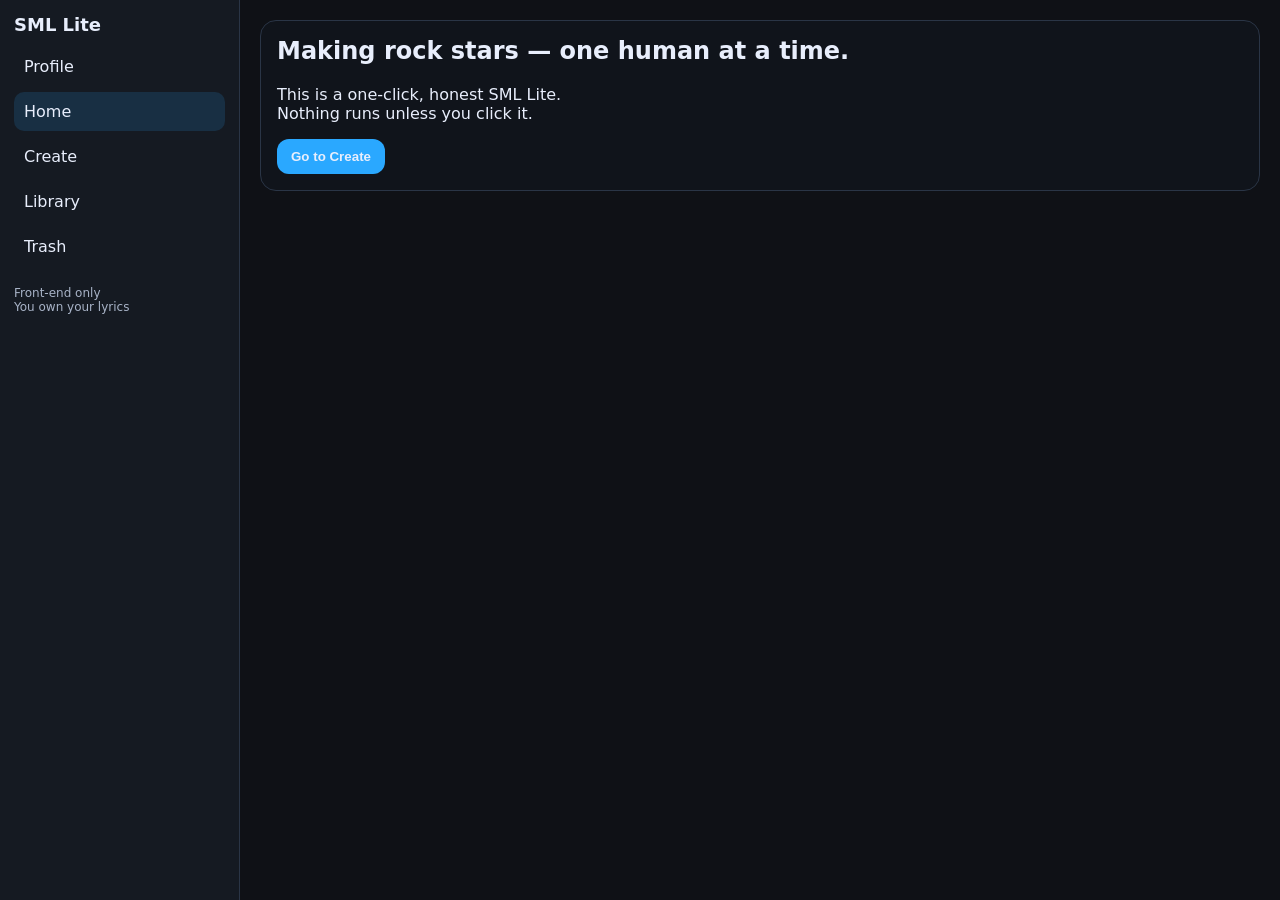
==== commit af8cfe71: "Update index.html" ====
--- a/sandbox/index.html
+++ b/sandbox/index.html
@@ -1,1091 +1,288 @@
 <!DOCTYPE html>
 <html lang="en">
 <head>
-  <meta charset="UTF-8" />
-  <meta name="viewport" content="width=device-width, initial-scale=1.0" />
-  <title>SML Lite — Front-End Only</title>
-  <style>
-    :root{
-      --bg:#0f1116;
-      --panel:#151a22;
-      --panel2:#10141b;
-      --line:#2a3546;
-      --text:#e8eefc;
-      --muted:#a8b3c7;
-      --accent:#2aa8ff;
-      --accent2:#1f7fe0;
-      --danger:#ff5b5b;
-      --ok:#2bd46a;
-      --shadow: 0 10px 30px rgba(0,0,0,.35);
-      --radius: 18px;
-      --radius2: 14px;
-      --pad: 16px;
-      --pad2: 12px;
-      --max: 1080px;
-      --mono: ui-monospace, SFMono-Regular, Menlo, Monaco, Consolas, "Liberation Mono","Courier New", monospace;
-      --sans: ui-sans-serif, system-ui, -apple-system, Segoe UI, Roboto, Arial, "Apple Color Emoji","Segoe UI Emoji";
-    }
-
-    *{ box-sizing:border-box; }
-    html,body{ height:100%; }
-    body{
-      margin:0;
-      font-family: var(--sans);
-      background: radial-gradient(1200px 800px at 20% -10%, rgba(42,168,255,.18), transparent 60%),
-                  radial-gradient(900px 700px at 110% 10%, rgba(43,212,106,.10), transparent 55%),
-                  var(--bg);
-      color:var(--text);
-    }
-
-    a{ color:inherit; text-decoration:none; }
-
-    .app{
-      min-height:100vh;
-      display:grid;
-      grid-template-columns: 260px 1fr;
-    }
-
-    /* Sidebar */
-    .sidebar{
-      border-right:1px solid rgba(255,255,255,.06);
-      background: linear-gradient(180deg, rgba(21,26,34,.92), rgba(16,20,27,.92));
-      backdrop-filter: blur(10px);
-      padding: 18px 14px;
-      position: sticky;
-      top:0;
-      height:100vh;
-      overflow:auto;
-    }
-
-    .brand{
-      display:flex;
-      align-items:center;
-      gap:10px;
-      padding:10px 10px 14px;
-      border-bottom:1px solid rgba(255,255,255,.06);
-      margin-bottom:12px;
-    }
-    .logo{
-      width:38px; height:38px;
-      border-radius:12px;
-      display:grid; place-items:center;
-      background: linear-gradient(135deg, rgba(42,168,255,.95), rgba(31,127,224,.95));
-      box-shadow: var(--shadow);
-      font-weight: 800;
-      letter-spacing:.5px;
-    }
-    .brand h1{
-      font-size: 15px;
-      margin:0;
-      line-height:1.1;
-    }
-    .brand small{
-      display:block;
-      color:var(--muted);
-      font-size: 12px;
-      margin-top:2px;
-    }
-
-    .nav{
-      display:flex;
-      flex-direction:column;
-      gap:6px;
-      padding: 8px 6px;
-    }
-    .nav a{
-      display:flex;
-      align-items:center;
-      justify-content:space-between;
-      padding: 10px 10px;
-      border-radius: 12px;
-      border:1px solid transparent;
-      color: var(--text);
-      transition: .15s ease;
-      user-select:none;
-    }
-    .nav a:hover{
-      background: rgba(255,255,255,.04);
-      border-color: rgba(255,255,255,.06);
-    }
-    .nav a.active{
-      background: rgba(42,168,255,.12);
-      border-color: rgba(42,168,255,.25);
-    }
-    .nav .left{
-      display:flex;
-      align-items:center;
-      gap:10px;
-      min-width: 0;
-    }
-    .badge{
-      font-size:12px;
-      color: var(--muted);
-      background: rgba(255,255,255,.06);
-      border:1px solid rgba(255,255,255,.06);
-      padding: 2px 8px;
-      border-radius:999px;
-    }
-    .icon{
-      width:28px;height:28px;
-      border-radius:10px;
-      display:grid;
-      place-items:center;
-      background: rgba(255,255,255,.06);
-      border:1px solid rgba(255,255,255,.06);
-      flex: 0 0 auto;
-      font-size: 14px;
-    }
-    .nav .label{
-      white-space:nowrap;
-      overflow:hidden;
-      text-overflow: ellipsis;
-      font-size: 14px;
-    }
-
-    .sidebar .foot{
-      margin-top:16px;
-      padding: 12px 10px;
-      border-top:1px solid rgba(255,255,255,.06);
-      color: var(--muted);
-      font-size: 12px;
-      line-height:1.4;
-    }
-
-    /* Main */
-    .main{
-      padding: 22px 18px 40px;
-      overflow:auto;
-    }
-    .wrap{
-      max-width: var(--max);
-      margin: 0 auto;
-    }
-
-    .topbar{
-      display:flex;
-      flex-wrap:wrap;
-      align-items:center;
-      justify-content:space-between;
-      gap:12px;
-      margin-bottom: 16px;
-    }
-    .topbar .title{
-      display:flex;
-      flex-direction:column;
-      gap:4px;
-    }
-    .topbar h2{
-      margin:0;
-      font-size: 18px;
-      letter-spacing:.2px;
-    }
-    .topbar p{
-      margin:0;
-      color:var(--muted);
-      font-size: 13px;
-    }
-
-    .card{
-      background: linear-gradient(180deg, rgba(21,26,34,.92), rgba(16,20,27,.92));
-      border:1px solid rgba(255,255,255,.07);
-      border-radius: var(--radius);
-      box-shadow: var(--shadow);
-    }
-    .card .inner{
-      padding: var(--pad);
-    }
-    .grid{
-      display:grid;
-      grid-template-columns: 1.1fr .9fr;
-      gap:14px;
-    }
-    @media (max-width: 920px){
-      .app{ grid-template-columns: 1fr; }
-      .sidebar{ position: relative; height:auto; }
-      .grid{ grid-template-columns: 1fr; }
-    }
-
-    label{
-      display:block;
-      color: var(--muted);
-      font-size: 12px;
-      margin: 10px 0 6px;
-    }
-    input[type="text"], textarea{
-      width:100%;
-      border-radius: 14px;
-      border:1px solid rgba(255,255,255,.08);
-      background: rgba(0,0,0,.18);
-      color: var(--text);
-      padding: 12px 12px;
-      outline:none;
-      transition: .15s ease;
-      font-size: 14px;
-    }
-    input[type="text"]:focus, textarea:focus{
-      border-color: rgba(42,168,255,.45);
-      box-shadow: 0 0 0 3px rgba(42,168,255,.12);
-    }
-    textarea{
-      min-height: 240px;
-      resize: vertical;
-      font-family: var(--sans);
-      line-height: 1.45;
-    }
-
-    .row{
-      display:flex;
-      flex-wrap:wrap;
-      gap:10px;
-      align-items:center;
-      justify-content:space-between;
-      margin-top: 12px;
-    }
-
-    .btn{
-      appearance:none;
-      border:none;
-      cursor:pointer;
-      border-radius: 14px;
-      padding: 11px 14px;
-      font-weight: 700;
-      color: var(--text);
-      background: rgba(255,255,255,.08);
-      border:1px solid rgba(255,255,255,.10);
-      transition:.15s ease;
-      user-select:none;
-    }
-    .btn:hover{ transform: translateY(-1px); }
-    .btn:active{ transform: translateY(0px); }
-    .btn.primary{
-      background: linear-gradient(135deg, rgba(42,168,255,.95), rgba(31,127,224,.95));
-      border-color: rgba(42,168,255,.45);
-    }
-    .btn.danger{
-      background: rgba(255,91,91,.12);
-      border-color: rgba(255,91,91,.25);
-    }
-    .btn.ok{
-      background: rgba(43,212,106,.12);
-      border-color: rgba(43,212,106,.25);
-    }
-    .btn.small{
-      padding: 8px 10px;
-      border-radius: 12px;
-      font-weight: 700;
-      font-size: 13px;
-    }
-
-    .muted{
-      color: var(--muted);
-      font-size: 13px;
-      line-height:1.45;
-    }
-    .divider{
-      height:1px;
-      background: rgba(255,255,255,.07);
-      margin: 14px 0;
-    }
-
-    .list{
-      display:flex;
-      flex-direction:column;
-      gap:10px;
-    }
-
-    .song{
-      border-radius: var(--radius2);
-      border:1px solid rgba(255,255,255,.08);
-      background: rgba(0,0,0,.16);
-      overflow:hidden;
-    }
-    .song .head{
-      display:flex;
-      align-items:flex-start;
-      justify-content:space-between;
-      gap:10px;
-      padding: 12px 12px;
-    }
-    .song .meta{
-      min-width:0;
-    }
-    .song .title{
-      font-size: 14px;
-      font-weight: 800;
-      margin:0;
-      overflow:hidden;
-      text-overflow: ellipsis;
-      white-space: nowrap;
-    }
-    .song .sub{
-      margin-top:4px;
-      color: var(--muted);
-      font-size: 12px;
-      display:flex;
-      flex-wrap:wrap;
-      gap:8px;
-    }
-    .pill{
-      font-size: 12px;
-      padding: 2px 8px;
-      border-radius: 999px;
-      border:1px solid rgba(255,255,255,.08);
-      background: rgba(255,255,255,.06);
-      color: var(--muted);
-      max-width: 100%;
-      overflow:hidden;
-      text-overflow: ellipsis;
-      white-space: nowrap;
-    }
-    .song .actions{
-      display:flex;
-      gap:8px;
-      flex: 0 0 auto;
-    }
-
-    .song .body{
-      padding: 0 12px 12px;
-      display:none;
-    }
-    .song.open .body{ display:block; }
-    .song pre{
-      margin: 10px 0 0;
-      background: rgba(0,0,0,.22);
-      border:1px solid rgba(255,255,255,.08);
-      padding: 12px;
-      border-radius: 14px;
-      white-space: pre-wrap;
-      word-break: break-word;
-      font-family: var(--mono);
-      font-size: 12.5px;
-      line-height: 1.45;
-    }
-
-    .empty{
-      padding: 14px;
-      border-radius: 14px;
-      border: 1px dashed rgba(255,255,255,.14);
-      color: var(--muted);
-      background: rgba(0,0,0,.10);
-      font-size: 13px;
-      line-height:1.4;
-    }
-
-    .toast{
-      position: fixed;
-      left: 50%;
-      bottom: 18px;
-      transform: translateX(-50%);
-      background: rgba(21,26,34,.96);
-      border:1px solid rgba(255,255,255,.10);
-      border-radius: 999px;
-      padding: 10px 14px;
-      color: var(--text);
-      box-shadow: var(--shadow);
-      font-size: 13px;
-      display:none;
-      max-width: min(92vw, 720px);
-    }
-    .toast.show{ display:block; }
-    .toast span{ color: var(--muted); }
-
-    .kpi{
-      display:flex;
-      gap:10px;
-      flex-wrap:wrap;
-      align-items:center;
-      justify-content:flex-end;
-    }
-    .kpi .box{
-      padding: 8px 10px;
-      border-radius: 14px;
-      border:1px solid rgba(255,255,255,.08);
-      background: rgba(0,0,0,.16);
-      color: var(--muted);
-      font-size: 12px;
-    }
-    .kpi b{ color: var(--text); }
-  </style>
+<meta charset="UTF-8">
+<title>SML Lite — One-Click Edition</title>
+<meta name="viewport" content="width=device-width, initial-scale=1.0">
+
+<style>
+:root{
+  --bg:#0f1116;
+  --panel:#151a22;
+  --panel2:#10141b;
+  --line:#2a3546;
+  --text:#e8eefc;
+  --muted:#a8b3c7;
+  --accent:#2aa8ff;
+  --danger:#ff5b5b;
+  --ok:#2bd46a;
+  --radius:16px;
+}
+
+*{box-sizing:border-box}
+body{
+  margin:0;
+  background:var(--bg);
+  color:var(--text);
+  font-family:system-ui, sans-serif;
+}
+
+.app{
+  display:grid;
+  grid-template-columns:240px 1fr;
+  min-height:100vh;
+}
+
+/* SIDEBAR */
+.sidebar{
+  background:var(--panel);
+  border-right:1px solid var(--line);
+  padding:14px;
+}
+
+.logo{
+  font-weight:800;
+  font-size:18px;
+  margin-bottom:12px;
+}
+
+.nav a{
+  display:block;
+  padding:10px;
+  border-radius:10px;
+  color:var(--text);
+  text-decoration:none;
+  margin-bottom:6px;
+}
+.nav a:hover{background:rgba(255,255,255,.05)}
+.nav a.active{background:rgba(42,168,255,.15)}
+
+.footer{
+  font-size:12px;
+  color:var(--muted);
+  margin-top:20px;
+}
+
+/* MAIN */
+.main{
+  padding:20px;
+}
+
+.card{
+  background:var(--panel2);
+  border:1px solid var(--line);
+  border-radius:var(--radius);
+  padding:16px;
+}
+
+h2{margin-top:0}
+
+input,textarea{
+  width:100%;
+  padding:10px;
+  border-radius:10px;
+  border:1px solid var(--line);
+  background:#0003;
+  color:var(--text);
+}
+
+textarea{min-height:160px}
+
+button{
+  padding:10px 14px;
+  border-radius:12px;
+  border:1px solid var(--line);
+  background:#0005;
+  color:var(--text);
+  cursor:pointer;
+  font-weight:600;
+}
+button:hover{background:#0008}
+
+.primary{background:var(--accent);border:none}
+.danger{background:rgba(255,91,91,.2)}
+.ok{background:rgba(43,212,106,.2)}
+
+.list{display:flex;flex-direction:column;gap:10px}
+
+.song{
+  border:1px solid var(--line);
+  border-radius:12px;
+  padding:10px;
+  background:#0004;
+}
+.song small{color:var(--muted)}
+
+.hidden{display:none}
+</style>
 </head>
 
 <body>
-  <div class="app">
-    <aside class="sidebar">
-      <div class="brand">
-        <div class="logo">SML</div>
-        <div>
-          <h1>SingMyLyrics <small>Lite — front-end only</small></h1>
-        </div>
-      </div>
-
-      <nav class="nav" id="nav">
-        <!-- Directly under logo: Profile (link) -->
-        <a href="#profile" data-route="profile">
-          <div class="left">
-            <div class="icon">👤</div>
-            <div class="label">Profile</div>
-          </div>
-        </a>
-
-        <div class="divider"></div>
-
-        <!-- Locked order -->
-        <a href="#home" data-route="home" class="active">
-          <div class="left">
-            <div class="icon">🏠</div>
-            <div class="label">Home</div>
-          </div>
-        </a>
-        <a href="#create" data-route="create">
-          <div class="left">
-            <div class="icon">✍️</div>
-            <div class="label">Create</div>
-          </div>
-        </a>
-        <a href="#library" data-route="library">
-          <div class="left">
-            <div class="icon">📚</div>
-            <div class="label">Library</div>
-          </div>
-          <span class="badge" id="countLibrary">0</span>
-        </a>
-        <a href="#trash" data-route="trash">
-          <div class="left">
-            <div class="icon">🗑️</div>
-            <div class="label">Trash</div>
-          </div>
-          <span class="badge" id="countTrash">0</span>
-        </a>
-      </nav>
-
-      <div class="foot">
-        <b>Mission:</b> You own your lyrics 100%. This app never generates lyrics — it only stores what you paste.
-        <br/><br/>
-        <span>Note:</span> SML Lite runs entirely in your browser using localStorage.
-      </div>
-    </aside>
-
-    <main class="main">
-      <div class="wrap">
-
-        <!-- HOME -->
-        <section id="page-home" class="page">
-          <div class="topbar">
-            <div class="title">
-              <h2>Making rock stars — one human at a time.</h2>
-              <p>Human words, finally heard. (Front-end only)</p>
-            </div>
-            <div class="kpi">
-              <div class="box">Library: <b id="kpiLibrary">0</b></div>
-              <div class="box">Trash: <b id="kpiTrash">0</b></div>
-            </div>
-          </div>
-
-          <div class="card">
-            <div class="inner">
-              <p class="muted" style="margin:0 0 10px;">
-                <b>What this is:</b> A simple, honest, working SML Lite. Paste lyrics, save “songs,” and manage them in Library/Trash.
-              </p>
-              <p class="muted" style="margin:0;">
-                <b>What this is not:</b> No audio generation, no playback, no cadence, no API calls, no logins, no server.
-              </p>
-
-              <div class="divider"></div>
-
-              <div class="row">
-                <button class="btn primary" id="goCreate">Go to Create</button>
-                <button class="btn" id="goLibrary">Open Library</button>
-                <button class="btn danger" id="goTrash">Open Trash</button>
-              </div>
-
-              <div class="divider"></div>
-
-              <div class="muted">
-                <b>SML Light — front-end only:</b> Your songs are saved in your browser (localStorage). Clearing browser storage clears them.
-              </div>
-            </div>
-          </div>
-        </section>
-
-        <!-- CREATE -->
-        <section id="page-create" class="page" style="display:none;">
-          <div class="topbar">
-            <div class="title">
-              <h2>Create</h2>
-              <p>Paste lyrics. Optional title and style. Click Generate to save a new song card.</p>
-            </div>
-            <div class="kpi">
-              <div class="box">Saved today: <b id="kpiToday">0</b></div>
-            </div>
-          </div>
-
-          <div class="card">
-            <div class="inner">
-              <div class="grid">
-                <div>
-                  <label for="title">Song Title (optional)</label>
-                  <input id="title" type="text" placeholder="e.g., Demon Day" />
-
-                  <label for="lyrics">Lyrics (required — we never generate lyrics)</label>
-                  <textarea id="lyrics" placeholder="Paste your lyrics here..."></textarea>
-
-                  <div class="row">
-                    <button class="btn primary" id="btnGenerate">Generate Song (Save)</button>
-                    <button class="btn" id="btnClear">Clear Fields</button>
-                  </div>
-
-                  <p class="muted" style="margin: 10px 0 0;">
-                    Tip: This app stores exactly what you paste — no rewriting, no formatting changes.
-                  </p>
-                </div>
-
-                <div>
-                  <label for="style">Style / Vibe (optional)</label>
-                  <textarea id="style" style="min-height: 140px;" placeholder="e.g., Industrial, cold space intro, spoken-word bridge..."></textarea>
-
-                  <div class="divider"></div>
-
-                  <div class="muted">
-                    <b>Ownership note:</b> Your lyrics remain yours. This app does not create lyrics — it only stores your text locally.
-                    <br/><br/>
-                    <b>Storage note:</b> Songs are stored in localStorage on this device/browser.
-                  </div>
-                </div>
-              </div>
-            </div>
-          </div>
-        </section>
-
-        <!-- LIBRARY -->
-        <section id="page-library" class="page" style="display:none;">
-          <div class="topbar">
-            <div class="title">
-              <h2>Library</h2>
-              <p>Your saved songs. Expand to view lyrics and style. Delete moves to Trash.</p>
-            </div>
-            <div class="kpi">
-              <div class="box">Total: <b id="libTotal">0</b></div>
-              <button class="btn small" id="btnExport">Export (JSON)</button>
-            </div>
-          </div>
-
-          <div class="card">
-            <div class="inner">
-              <div id="libraryList" class="list"></div>
-              <div id="libraryEmpty" class="empty" style="display:none;">
-                No songs yet. Go to <b>Create</b>, paste lyrics, and click <b>Generate Song</b>.
-              </div>
-            </div>
-          </div>
-        </section>
-
-        <!-- TRASH -->
-        <section id="page-trash" class="page" style="display:none;">
-          <div class="topbar">
-            <div class="title">
-              <h2>Trash</h2>
-              <p>Deleted songs live here until you restore or permanently delete them.</p>
-            </div>
-            <div class="kpi">
-              <div class="box">Trash: <b id="trashTotal">0</b></div>
-              <button class="btn small danger" id="btnEmptyTrash">Empty Trash</button>
-            </div>
-          </div>
-
-          <div class="card">
-            <div class="inner">
-              <div id="trashList" class="list"></div>
-              <div id="trashEmpty" class="empty" style="display:none;">
-                Trash is empty.
-              </div>
-            </div>
-          </div>
-        </section>
-
-        <!-- PROFILE -->
-        <section id="page-profile" class="page" style="display:none;">
-          <div class="topbar">
-            <div class="title">
-              <h2>Profile</h2>
-              <p>Simple local settings (no accounts, no logins).</p>
-            </div>
-          </div>
-
-          <div class="card">
-            <div class="inner">
-              <label for="profileName">Display Name (optional)</label>
-              <input id="profileName" type="text" placeholder="e.g., John" />
-
-              <div class="row">
-                <button class="btn ok" id="btnSaveProfile">Save Profile</button>
-                <button class="btn danger" id="btnResetAll">Reset ALL Data</button>
-              </div>
-
-              <div class="divider"></div>
-
-              <div class="muted">
-                <b>Reset ALL Data</b> clears Library, Trash, and Profile from this browser.
-                <br/><br/>
-                This page exists so the “Profile” link is real and functional.
-              </div>
-            </div>
-          </div>
-        </section>
-
-      </div>
-    </main>
-  </div>
-
-  <div class="toast" id="toast"></div>
-
-  <script>
-    (function(){
-      "use strict";
-
-      // ----------------------------
-      // Storage keys
-      // ----------------------------
-      const KEY_LIBRARY = "sml_lite_library_v1";
-      const KEY_TRASH   = "sml_lite_trash_v1";
-      const KEY_PROFILE = "sml_lite_profile_v1";
-
-      // ----------------------------
-      // Helpers
-      // ----------------------------
-      const $ = (sel) => document.querySelector(sel);
-      const escapeHtml = (s) => (s || "").replace(/[&<>"']/g, (c)=>({
-        "&":"&amp;","<":"&lt;",">":"&gt;",'"':"&quot;","'":"&#39;"
-      }[c]));
-      const nowISO = () => new Date().toISOString();
-      const niceTime = (iso) => {
-        try{
-          const d = new Date(iso);
-          return d.toLocaleString();
-        }catch{ return iso; }
-      };
-      const uid = () => "sml_" + Math.random().toString(36).slice(2, 10) + "_" + Date.now().toString(36);
-
-      function toast(msg){
-        const el = $("#toast");
-        el.textContent = msg;
-        el.classList.add("show");
-        clearTimeout(toast._t);
-        toast._t = setTimeout(()=> el.classList.remove("show"), 2200);
-      }
-
-      function loadArray(key){
-        try{
-          const raw = localStorage.getItem(key);
-          if(!raw) return [];
-          const parsed = JSON.parse(raw);
-          return Array.isArray(parsed) ? parsed : [];
-        }catch{
-          return [];
-        }
-      }
-      function saveArray(key, arr){
-        localStorage.setItem(key, JSON.stringify(arr));
-      }
-
-      function loadProfile(){
-        try{
-          const raw = localStorage.getItem(KEY_PROFILE);
-          if(!raw) return { name: "" };
-          const p = JSON.parse(raw);
-          return { name: (p && typeof p.name === "string") ? p.name : "" };
-        }catch{
-          return { name: "" };
-        }
-      }
-      function saveProfile(p){
-        localStorage.setItem(KEY_PROFILE, JSON.stringify({ name: p.name || "" }));
-      }
-
-      // ----------------------------
-      // App State (simple)
-      // ----------------------------
-      let library = loadArray(KEY_LIBRARY);
-      let trash   = loadArray(KEY_TRASH);
-      let profile = loadProfile();
-
-      // ----------------------------
-      // Routing (hash)
-      // ----------------------------
-      const routes = ["home","create","library","trash","profile"];
-      function currentRoute(){
-        const h = (location.hash || "#home").replace("#","").trim().toLowerCase();
-        return routes.includes(h) ? h : "home";
-      }
-
-      function setActiveNav(route){
-        document.querySelectorAll(".nav a[data-route]").forEach(a=>{
-          a.classList.toggle("active", a.dataset.route === route);
-        });
-      }
-      function showPage(route){
-        routes.forEach(r=>{
-          const el = $("#page-" + r);
-          if(el) el.style.display = (r === route) ? "" : "none";
-        });
-        setActiveNav(route);
-        if(route === "library") renderLibrary();
-        if(route === "trash") renderTrash();
-        if(route === "profile") renderProfile();
-        if(route === "home") renderHome();
-      }
-
-      window.addEventListener("hashchange", ()=> showPage(currentRoute()));
-
-      // ----------------------------
-      // Render counts / KPIs
-      // ----------------------------
-      function renderCounts(){
-        $("#countLibrary").textContent = String(library.length);
-        $("#countTrash").textContent = String(trash.length);
-        $("#kpiLibrary").textContent = String(library.length);
-        $("#kpiTrash").textContent = String(trash.length);
-      }
-
-      function countSavedToday(){
-        const today = new Date();
-        const y = today.getFullYear(), m = today.getMonth(), d = today.getDate();
-        return library.filter(s=>{
-          const dt = new Date(s.createdAt || s.updatedAt || 0);
-          return dt.getFullYear()===y && dt.getMonth()===m && dt.getDate()===d;
-        }).length;
-      }
-
-      function renderHome(){
-        renderCounts();
-      }
-
-      function renderCreate(){
-        renderCounts();
-        $("#kpiToday").textContent = String(countSavedToday());
-      }
-
-      // ----------------------------
-      // Create
-      // ----------------------------
-      function clearFields(){
-        $("#title").value = "";
-        $("#lyrics").value = "";
-        $("#style").value = "";
-      }
-
-      function createSong(){
-        const title = ($("#title").value || "").trim();
-        const lyrics = ($("#lyrics").value || "").trim();
-        const style = ($("#style").value || "").trim();
-
-        if(!lyrics){
-          toast("Lyrics are required.");
-          $("#lyrics").focus();
-          return;
-        }
-
-        const song = {
-          id: uid(),
-          title: title || "Untitled",
-          lyrics: lyrics,           // store exactly as pasted
-          style: style,
-          createdAt: nowISO(),
-          updatedAt: nowISO()
-        };
-
-        // newest first
-        library.unshift(song);
-        saveArray(KEY_LIBRARY, library);
-
-        renderCounts();
-        renderCreate();
-        toast("Saved to Library.");
-        clearFields();
-        location.hash = "#library";
-      }
-
-      // ----------------------------
-      // Library rendering
-      // ----------------------------
-      function songCard(song, mode){
-        // mode: "library" | "trash"
-        const el = document.createElement("div");
-        el.className = "song";
-        el.dataset.id = song.id;
-
-        const head = document.createElement("div");
-        head.className = "head";
-
-        const meta = document.createElement("div");
-        meta.className = "meta";
-
-        const title = document.createElement("p");
-        title.className = "title";
-        title.textContent = song.title || "Untitled";
-
-        const sub = document.createElement("div");
-        sub.className = "sub";
-
-        const pillTime = document.createElement("div");
-        pillTime.className = "pill";
-        pillTime.textContent = "Saved: " + niceTime(song.createdAt);
-
-        sub.appendChild(pillTime);
-
-        if(song.style){
-          const pillStyle = document.createElement("div");
-          pillStyle.className = "pill";
-          pillStyle.textContent = "Style: " + song.style;
-          sub.appendChild(pillStyle);
-        }
-
-        meta.appendChild(title);
-        meta.appendChild(sub);
-
-        const actions = document.createElement("div");
-        actions.className = "actions";
-
-        const btnView = document.createElement("button");
-        btnView.className = "btn small";
-        btnView.textContent = "View";
-        btnView.addEventListener("click", ()=>{
-          el.classList.toggle("open");
-          btnView.textContent = el.classList.contains("open") ? "Hide" : "View";
-        });
-
-        actions.appendChild(btnView);
-
-        if(mode === "library"){
-          const btnCopy = document.createElement("button");
-          btnCopy.className = "btn small";
-          btnCopy.textContent = "Copy Lyrics";
-          btnCopy.addEventListener("click", async ()=>{
-            try{
-              await navigator.clipboard.writeText(song.lyrics || "");
-              toast("Lyrics copied.");
-            }catch{
-              toast("Copy failed (browser permission).");
-            }
-          });
-          actions.appendChild(btnCopy);
-
-          const btnDelete = document.createElement("button");
-          btnDelete.className = "btn small danger";
-          btnDelete.textContent = "Delete";
-          btnDelete.addEventListener("click", ()=> moveToTrash(song.id));
-          actions.appendChild(btnDelete);
-        }
-
-        if(mode === "trash"){
-          const btnRestore = document.createElement("button");
-          btnRestore.className = "btn small ok";
-          btnRestore.textContent = "Restore";
-          btnRestore.addEventListener("click", ()=> restoreFromTrash(song.id));
-          actions.appendChild(btnRestore);
-
-          const btnPurge = document.createElement("button");
-          btnPurge.className = "btn small danger";
-          btnPurge.textContent = "Delete Forever";
-          btnPurge.addEventListener("click", ()=> deleteForever(song.id));
-          actions.appendChild(btnPurge);
-        }
-
-        head.appendChild(meta);
-        head.appendChild(actions);
-
-        const body = document.createElement("div");
-        body.className = "body";
-
-        const pre = document.createElement("pre");
-        pre.innerHTML = escapeHtml(song.lyrics || "");
-        body.appendChild(pre);
-
-        if(song.style){
-          const styleLabel = document.createElement("div");
-          styleLabel.className = "muted";
-          styleLabel.style.marginTop = "10px";
-          styleLabel.innerHTML = "<b>Style/Vibe:</b> " + escapeHtml(song.style);
-          body.appendChild(styleLabel);
-        }
-
-        el.appendChild(head);
-        el.appendChild(body);
-        return el;
-      }
-
-      function renderLibrary(){
-        renderCounts();
-        $("#libTotal").textContent = String(library.length);
-
-        const list = $("#libraryList");
-        list.innerHTML = "";
-
-        if(!library.length){
-          $("#libraryEmpty").style.display = "";
-          return;
-        }
-        $("#libraryEmpty").style.display = "none";
-
-        library.forEach(song => list.appendChild(songCard(song, "library")));
-      }
-
-      function renderTrash(){
-        renderCounts();
-        $("#trashTotal").textContent = String(trash.length);
-
-        const list = $("#trashList");
-        list.innerHTML = "";
-
-        if(!trash.length){
-          $("#trashEmpty").style.display = "";
-          return;
-        }
-        $("#trashEmpty").style.display = "none";
-
-        trash.forEach(song => list.appendChild(songCard(song, "trash")));
-      }
-
-      // ----------------------------
-      // Actions
-      // ----------------------------
-      function moveToTrash(id){
-        const idx = library.findIndex(s=> s.id === id);
-        if(idx === -1) return;
-        const [song] = library.splice(idx, 1);
-        song.deletedAt = nowISO();
-        trash.unshift(song);
-
-        saveArray(KEY_LIBRARY, library);
-        saveArray(KEY_TRASH, trash);
-
-        renderLibrary();
-        renderTrash();
-        toast("Moved to Trash.");
-      }
-
-      function restoreFromTrash(id){
-        const idx = trash.findIndex(s=> s.id === id);
-        if(idx === -1) return;
-        const [song] = trash.splice(idx, 1);
-        delete song.deletedAt;
-        song.updatedAt = nowISO();
-        library.unshift(song);
-
-        saveArray(KEY_LIBRARY, library);
-        saveArray(KEY_TRASH, trash);
-
-        renderTrash();
-        renderLibrary();
-        toast("Restored to Library.");
-      }
-
-      function deleteForever(id){
-        const idx = trash.findIndex(s=> s.id === id);
-        if(idx === -1) return;
-        trash.splice(idx, 1);
-
-        saveArray(KEY_TRASH, trash);
-
-        renderTrash();
-        renderCounts();
-        toast("Deleted forever.");
-      }
-
-      function emptyTrash(){
-        if(!trash.length){
-          toast("Trash already empty.");
-          return;
-        }
-        if(!confirm("Empty Trash? This permanently deletes everything in Trash.")) return;
-        trash = [];
-        saveArray(KEY_TRASH, trash);
-        renderTrash();
-        renderCounts();
-        toast("Trash emptied.");
-      }
-
-      function exportJSON(){
-        const payload = {
-          exportedAt: nowISO(),
-          profile,
-          library,
-          trash
-        };
-        const blob = new Blob([JSON.stringify(payload, null, 2)], { type: "application/json" });
-        const url = URL.createObjectURL(blob);
-        const a = document.createElement("a");
-        a.href = url;
-        a.download = "sml_lite_export.json";
-        document.body.appendChild(a);
-        a.click();
-        a.remove();
-        URL.revokeObjectURL(url);
-        toast("Export downloaded.");
-      }
-
-      // ----------------------------
-      // Profile
-      // ----------------------------
-      function renderProfile(){
-        $("#profileName").value = profile.name || "";
-      }
-
-      function saveProfileFromUI(){
-        profile.name = ($("#profileName").value || "").trim();
-        saveProfile(profile);
-        toast("Profile saved.");
-      }
-
-      function resetAll(){
-        if(!confirm("Reset ALL data? This clears Library, Trash, and Profile on this browser.")) return;
-        localStorage.removeItem(KEY_LIBRARY);
-        localStorage.removeItem(KEY_TRASH);
-        localStorage.removeItem(KEY_PROFILE);
-        library = [];
-        trash = [];
-        profile = { name: "" };
-        clearFields();
-        renderCounts();
-        renderLibrary();
-        renderTrash();
-        renderProfile();
-        toast("All data reset.");
-        location.hash = "#home";
-      }
-
-      // ----------------------------
-      // Wire UI
-      // ----------------------------
-      $("#goCreate").addEventListener("click", ()=> location.hash="#create");
-      $("#goLibrary").addEventListener("click", ()=> location.hash="#library");
-      $("#goTrash").addEventListener("click", ()=> location.hash="#trash");
-
-      $("#btnGenerate").addEventListener("click", createSong);
-      $("#btnClear").addEventListener("click", ()=>{
-        clearFields();
-        toast("Cleared.");
-      });
-
-      $("#btnEmptyTrash").addEventListener("click", emptyTrash);
-      $("#btnExport").addEventListener("click", exportJSON);
-
-      $("#btnSaveProfile").addEventListener("click", saveProfileFromUI);
-      $("#btnResetAll").addEventListener("click", resetAll);
-
-      // enter key on title shouldn't submit anything weird
-      $("#title").addEventListener("keydown", (e)=>{
-        if(e.key === "Enter"){
-          e.preventDefault();
-          $("#lyrics").focus();
-        }
-      });
-
-      // Initial render
-      renderCounts();
-      renderHome();
-      renderCreate();
-      showPage(currentRoute());
-    })();
-  </script>
+<div class="app">
+
+  <!-- SIDEBAR -->
+  <aside class="sidebar">
+    <div class="logo">SML Lite</div>
+
+    <nav class="nav">
+      <a href="#profile">Profile</a>
+      <a href="#home" class="active">Home</a>
+      <a href="#create">Create</a>
+      <a href="#library">Library</a>
+      <a href="#trash">Trash</a>
+    </nav>
+
+    <div class="footer">
+      Front-end only<br>
+      You own your lyrics
+    </div>
+  </aside>
+
+  <!-- MAIN -->
+  <main class="main">
+
+    <!-- HOME -->
+    <section id="home" class="card">
+      <h2>Making rock stars — one human at a time.</h2>
+      <p class="muted">
+        This is a one-click, honest SML Lite.<br>
+        Nothing runs unless you click it.
+      </p>
+      <button onclick="go('create')" class="primary">Go to Create</button>
+    </section>
+
+    <!-- CREATE -->
+    <section id="create" class="card hidden">
+      <h2>Create</h2>
+
+      <input id="title" placeholder="Song title (optional)">
+      <br><br>
+
+      <textarea id="lyrics" placeholder="Paste lyrics here (required)"></textarea>
+      <br><br>
+
+      <textarea id="style" placeholder="Style / vibe (optional)"></textarea>
+      <br><br>
+
+      <button class="primary" onclick="saveSong()">One-Click Save</button>
+      <button onclick="clearFields()">Clear</button>
+    </section>
+
+    <!-- LIBRARY -->
+    <section id="library" class="card hidden">
+      <h2>Library</h2>
+      <div id="libraryList" class="list"></div>
+    </section>
+
+    <!-- TRASH -->
+    <section id="trash" class="card hidden">
+      <h2>Trash</h2>
+      <div id="trashList" class="list"></div>
+    </section>
+
+    <!-- PROFILE -->
+    <section id="profile" class="card hidden">
+      <h2>Profile</h2>
+      <input id="profileName" placeholder="Display name">
+      <br><br>
+      <button class="ok" onclick="saveProfile()">Save</button>
+    </section>
+
+  </main>
+</div>
+
+<script>
+const LIB='sml_lib';
+const TRASH='sml_trash';
+const PROFILE='sml_profile';
+
+let lib=JSON.parse(localStorage.getItem(LIB)||'[]');
+let trash=JSON.parse(localStorage.getItem(TRASH)||'[]');
+
+function go(id){
+  document.querySelectorAll('main section').forEach(s=>s.classList.add('hidden'));
+  document.getElementById(id).classList.remove('hidden');
+  document.querySelectorAll('.nav a').forEach(a=>a.classList.remove('active'));
+  document.querySelector(.nav a[href="#${id}"]).classList.add('active');
+  if(id==='library') renderLibrary();
+  if(id==='trash') renderTrash();
+}
+
+function saveSong(){
+  if(!lyrics.value.trim()) return alert('Lyrics required');
+  lib.unshift({
+    id:Date.now(),
+    title:title.value||'Untitled',
+    lyrics:lyrics.value,
+    style:style.value
+  });
+  localStorage.setItem(LIB,JSON.stringify(lib));
+  clearFields();
+  go('library');
+}
+
+function clearFields(){
+  title.value='';
+  lyrics.value='';
+  style.value='';
+}
+
+function renderLibrary(){
+  libraryList.innerHTML='';
+  if(!lib.length){libraryList.innerHTML='<small>No songs yet</small>';return;}
+  lib.forEach(s=>{
+    const d=document.createElement('div');
+    d.className='song';
+    d.innerHTML=`
+      <b>${s.title}</b><br>
+      <small>${s.style||''}</small><br><br>
+      <button onclick="trashSong(${s.id})" class="danger">Delete</button>
+    `;
+    d.oncontextmenu=e=>{
+      e.preventDefault();
+      navigator.clipboard.writeText(s.lyrics);
+      alert('Lyrics copied (right-click)');
+    };
+    libraryList.appendChild(d);
+  });
+}
+
+function renderTrash(){
+  trashList.innerHTML='';
+  if(!trash.length){trashList.innerHTML='<small>Trash empty</small>';return;}
+  trash.forEach(s=>{
+    const d=document.createElement('div');
+    d.className='song';
+    d.innerHTML=`
+      <b>${s.title}</b><br><br>
+      <button onclick="restore(${s.id})" class="ok">Restore</button>
+    `;
+    trashList.appendChild(d);
+  });
+}
+
+function trashSong(id){
+  const i=lib.findIndex(s=>s.id===id);
+  trash.unshift(lib.splice(i,1)[0]);
+  localStorage.setItem(LIB,JSON.stringify(lib));
+  localStorage.setItem(TRASH,JSON.stringify(trash));
+  renderLibrary();
+}
+
+function restore(id){
+  const i=trash.findIndex(s=>s.id===id);
+  lib.unshift(trash.splice(i,1)[0]);
+  localStorage.setItem(LIB,JSON.stringify(lib));
+  localStorage.setItem(TRASH,JSON.stringify(trash));
+  renderTrash();
+}
+
+function saveProfile(){
+  localStorage.setItem(PROFILE,profileName.value);
+  alert('Profile saved');
+}
+
+go('home');
+</script>
 </body>
 </html>
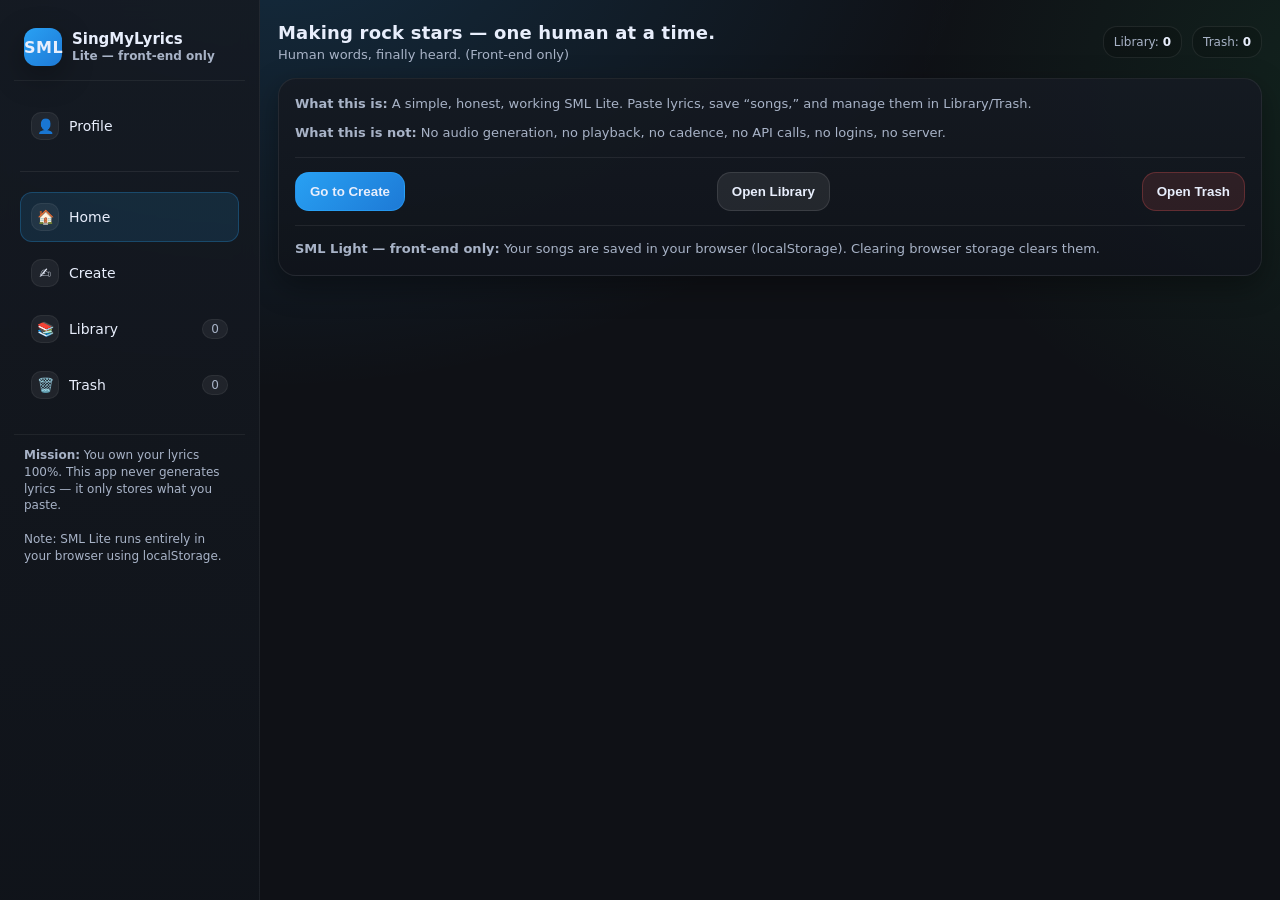
==== commit 12efa2d6: "Update index.html" ====
--- a/sandbox/index.html
+++ b/sandbox/index.html
@@ -1,288 +1,1091 @@
 <!DOCTYPE html>
 <html lang="en">
 <head>
-<meta charset="UTF-8">
-<title>SML Lite — One-Click Edition</title>
-<meta name="viewport" content="width=device-width, initial-scale=1.0">
-
-<style>
-:root{
-  --bg:#0f1116;
-  --panel:#151a22;
-  --panel2:#10141b;
-  --line:#2a3546;
-  --text:#e8eefc;
-  --muted:#a8b3c7;
-  --accent:#2aa8ff;
-  --danger:#ff5b5b;
-  --ok:#2bd46a;
-  --radius:16px;
-}
-
-*{box-sizing:border-box}
-body{
-  margin:0;
-  background:var(--bg);
-  color:var(--text);
-  font-family:system-ui, sans-serif;
-}
-
-.app{
-  display:grid;
-  grid-template-columns:240px 1fr;
-  min-height:100vh;
-}
-
-/* SIDEBAR */
-.sidebar{
-  background:var(--panel);
-  border-right:1px solid var(--line);
-  padding:14px;
-}
-
-.logo{
-  font-weight:800;
-  font-size:18px;
-  margin-bottom:12px;
-}
-
-.nav a{
-  display:block;
-  padding:10px;
-  border-radius:10px;
-  color:var(--text);
-  text-decoration:none;
-  margin-bottom:6px;
-}
-.nav a:hover{background:rgba(255,255,255,.05)}
-.nav a.active{background:rgba(42,168,255,.15)}
-
-.footer{
-  font-size:12px;
-  color:var(--muted);
-  margin-top:20px;
-}
-
-/* MAIN */
-.main{
-  padding:20px;
-}
-
-.card{
-  background:var(--panel2);
-  border:1px solid var(--line);
-  border-radius:var(--radius);
-  padding:16px;
-}
-
-h2{margin-top:0}
-
-input,textarea{
-  width:100%;
-  padding:10px;
-  border-radius:10px;
-  border:1px solid var(--line);
-  background:#0003;
-  color:var(--text);
-}
-
-textarea{min-height:160px}
-
-button{
-  padding:10px 14px;
-  border-radius:12px;
-  border:1px solid var(--line);
-  background:#0005;
-  color:var(--text);
-  cursor:pointer;
-  font-weight:600;
-}
-button:hover{background:#0008}
-
-.primary{background:var(--accent);border:none}
-.danger{background:rgba(255,91,91,.2)}
-.ok{background:rgba(43,212,106,.2)}
-
-.list{display:flex;flex-direction:column;gap:10px}
-
-.song{
-  border:1px solid var(--line);
-  border-radius:12px;
-  padding:10px;
-  background:#0004;
-}
-.song small{color:var(--muted)}
-
-.hidden{display:none}
-</style>
+  <meta charset="UTF-8" />
+  <meta name="viewport" content="width=device-width, initial-scale=1.0" />
+  <title>SML Lite — Front-End Only</title>
+  <style>
+    :root{
+      --bg:#0f1116;
+      --panel:#151a22;
+      --panel2:#10141b;
+      --line:#2a3546;
+      --text:#e8eefc;
+      --muted:#a8b3c7;
+      --accent:#2aa8ff;
+      --accent2:#1f7fe0;
+      --danger:#ff5b5b;
+      --ok:#2bd46a;
+      --shadow: 0 10px 30px rgba(0,0,0,.35);
+      --radius: 18px;
+      --radius2: 14px;
+      --pad: 16px;
+      --pad2: 12px;
+      --max: 1080px;
+      --mono: ui-monospace, SFMono-Regular, Menlo, Monaco, Consolas, "Liberation Mono","Courier New", monospace;
+      --sans: ui-sans-serif, system-ui, -apple-system, Segoe UI, Roboto, Arial, "Apple Color Emoji","Segoe UI Emoji";
+    }
+
+    *{ box-sizing:border-box; }
+    html,body{ height:100%; }
+    body{
+      margin:0;
+      font-family: var(--sans);
+      background: radial-gradient(1200px 800px at 20% -10%, rgba(42,168,255,.18), transparent 60%),
+                  radial-gradient(900px 700px at 110% 10%, rgba(43,212,106,.10), transparent 55%),
+                  var(--bg);
+      color:var(--text);
+    }
+
+    a{ color:inherit; text-decoration:none; }
+
+    .app{
+      min-height:100vh;
+      display:grid;
+      grid-template-columns: 260px 1fr;
+    }
+
+    /* Sidebar */
+    .sidebar{
+      border-right:1px solid rgba(255,255,255,.06);
+      background: linear-gradient(180deg, rgba(21,26,34,.92), rgba(16,20,27,.92));
+      backdrop-filter: blur(10px);
+      padding: 18px 14px;
+      position: sticky;
+      top:0;
+      height:100vh;
+      overflow:auto;
+    }
+
+    .brand{
+      display:flex;
+      align-items:center;
+      gap:10px;
+      padding:10px 10px 14px;
+      border-bottom:1px solid rgba(255,255,255,.06);
+      margin-bottom:12px;
+    }
+    .logo{
+      width:38px; height:38px;
+      border-radius:12px;
+      display:grid; place-items:center;
+      background: linear-gradient(135deg, rgba(42,168,255,.95), rgba(31,127,224,.95));
+      box-shadow: var(--shadow);
+      font-weight: 800;
+      letter-spacing:.5px;
+    }
+    .brand h1{
+      font-size: 15px;
+      margin:0;
+      line-height:1.1;
+    }
+    .brand small{
+      display:block;
+      color:var(--muted);
+      font-size: 12px;
+      margin-top:2px;
+    }
+
+    .nav{
+      display:flex;
+      flex-direction:column;
+      gap:6px;
+      padding: 8px 6px;
+    }
+    .nav a{
+      display:flex;
+      align-items:center;
+      justify-content:space-between;
+      padding: 10px 10px;
+      border-radius: 12px;
+      border:1px solid transparent;
+      color: var(--text);
+      transition: .15s ease;
+      user-select:none;
+    }
+    .nav a:hover{
+      background: rgba(255,255,255,.04);
+      border-color: rgba(255,255,255,.06);
+    }
+    .nav a.active{
+      background: rgba(42,168,255,.12);
+      border-color: rgba(42,168,255,.25);
+    }
+    .nav .left{
+      display:flex;
+      align-items:center;
+      gap:10px;
+      min-width: 0;
+    }
+    .badge{
+      font-size:12px;
+      color: var(--muted);
+      background: rgba(255,255,255,.06);
+      border:1px solid rgba(255,255,255,.06);
+      padding: 2px 8px;
+      border-radius:999px;
+    }
+    .icon{
+      width:28px;height:28px;
+      border-radius:10px;
+      display:grid;
+      place-items:center;
+      background: rgba(255,255,255,.06);
+      border:1px solid rgba(255,255,255,.06);
+      flex: 0 0 auto;
+      font-size: 14px;
+    }
+    .nav .label{
+      white-space:nowrap;
+      overflow:hidden;
+      text-overflow: ellipsis;
+      font-size: 14px;
+    }
+
+    .sidebar .foot{
+      margin-top:16px;
+      padding: 12px 10px;
+      border-top:1px solid rgba(255,255,255,.06);
+      color: var(--muted);
+      font-size: 12px;
+      line-height:1.4;
+    }
+
+    /* Main */
+    .main{
+      padding: 22px 18px 40px;
+      overflow:auto;
+    }
+    .wrap{
+      max-width: var(--max);
+      margin: 0 auto;
+    }
+
+    .topbar{
+      display:flex;
+      flex-wrap:wrap;
+      align-items:center;
+      justify-content:space-between;
+      gap:12px;
+      margin-bottom: 16px;
+    }
+    .topbar .title{
+      display:flex;
+      flex-direction:column;
+      gap:4px;
+    }
+    .topbar h2{
+      margin:0;
+      font-size: 18px;
+      letter-spacing:.2px;
+    }
+    .topbar p{
+      margin:0;
+      color:var(--muted);
+      font-size: 13px;
+    }
+
+    .card{
+      background: linear-gradient(180deg, rgba(21,26,34,.92), rgba(16,20,27,.92));
+      border:1px solid rgba(255,255,255,.07);
+      border-radius: var(--radius);
+      box-shadow: var(--shadow);
+    }
+    .card .inner{
+      padding: var(--pad);
+    }
+    .grid{
+      display:grid;
+      grid-template-columns: 1.1fr .9fr;
+      gap:14px;
+    }
+    @media (max-width: 920px){
+      .app{ grid-template-columns: 1fr; }
+      .sidebar{ position: relative; height:auto; }
+      .grid{ grid-template-columns: 1fr; }
+    }
+
+    label{
+      display:block;
+      color: var(--muted);
+      font-size: 12px;
+      margin: 10px 0 6px;
+    }
+    input[type="text"], textarea{
+      width:100%;
+      border-radius: 14px;
+      border:1px solid rgba(255,255,255,.08);
+      background: rgba(0,0,0,.18);
+      color: var(--text);
+      padding: 12px 12px;
+      outline:none;
+      transition: .15s ease;
+      font-size: 14px;
+    }
+    input[type="text"]:focus, textarea:focus{
+      border-color: rgba(42,168,255,.45);
+      box-shadow: 0 0 0 3px rgba(42,168,255,.12);
+    }
+    textarea{
+      min-height: 240px;
+      resize: vertical;
+      font-family: var(--sans);
+      line-height: 1.45;
+    }
+
+    .row{
+      display:flex;
+      flex-wrap:wrap;
+      gap:10px;
+      align-items:center;
+      justify-content:space-between;
+      margin-top: 12px;
+    }
+
+    .btn{
+      appearance:none;
+      border:none;
+      cursor:pointer;
+      border-radius: 14px;
+      padding: 11px 14px;
+      font-weight: 700;
+      color: var(--text);
+      background: rgba(255,255,255,.08);
+      border:1px solid rgba(255,255,255,.10);
+      transition:.15s ease;
+      user-select:none;
+    }
+    .btn:hover{ transform: translateY(-1px); }
+    .btn:active{ transform: translateY(0px); }
+    .btn.primary{
+      background: linear-gradient(135deg, rgba(42,168,255,.95), rgba(31,127,224,.95));
+      border-color: rgba(42,168,255,.45);
+    }
+    .btn.danger{
+      background: rgba(255,91,91,.12);
+      border-color: rgba(255,91,91,.25);
+    }
+    .btn.ok{
+      background: rgba(43,212,106,.12);
+      border-color: rgba(43,212,106,.25);
+    }
+    .btn.small{
+      padding: 8px 10px;
+      border-radius: 12px;
+      font-weight: 700;
+      font-size: 13px;
+    }
+
+    .muted{
+      color: var(--muted);
+      font-size: 13px;
+      line-height:1.45;
+    }
+    .divider{
+      height:1px;
+      background: rgba(255,255,255,.07);
+      margin: 14px 0;
+    }
+
+    .list{
+      display:flex;
+      flex-direction:column;
+      gap:10px;
+    }
+
+    .song{
+      border-radius: var(--radius2);
+      border:1px solid rgba(255,255,255,.08);
+      background: rgba(0,0,0,.16);
+      overflow:hidden;
+    }
+    .song .head{
+      display:flex;
+      align-items:flex-start;
+      justify-content:space-between;
+      gap:10px;
+      padding: 12px 12px;
+    }
+    .song .meta{
+      min-width:0;
+    }
+    .song .title{
+      font-size: 14px;
+      font-weight: 800;
+      margin:0;
+      overflow:hidden;
+      text-overflow: ellipsis;
+      white-space: nowrap;
+    }
+    .song .sub{
+      margin-top:4px;
+      color: var(--muted);
+      font-size: 12px;
+      display:flex;
+      flex-wrap:wrap;
+      gap:8px;
+    }
+    .pill{
+      font-size: 12px;
+      padding: 2px 8px;
+      border-radius: 999px;
+      border:1px solid rgba(255,255,255,.08);
+      background: rgba(255,255,255,.06);
+      color: var(--muted);
+      max-width: 100%;
+      overflow:hidden;
+      text-overflow: ellipsis;
+      white-space: nowrap;
+    }
+    .song .actions{
+      display:flex;
+      gap:8px;
+      flex: 0 0 auto;
+    }
+
+    .song .body{
+      padding: 0 12px 12px;
+      display:none;
+    }
+    .song.open .body{ display:block; }
+    .song pre{
+      margin: 10px 0 0;
+      background: rgba(0,0,0,.22);
+      border:1px solid rgba(255,255,255,.08);
+      padding: 12px;
+      border-radius: 14px;
+      white-space: pre-wrap;
+      word-break: break-word;
+      font-family: var(--mono);
+      font-size: 12.5px;
+      line-height: 1.45;
+    }
+
+    .empty{
+      padding: 14px;
+      border-radius: 14px;
+      border: 1px dashed rgba(255,255,255,.14);
+      color: var(--muted);
+      background: rgba(0,0,0,.10);
+      font-size: 13px;
+      line-height:1.4;
+    }
+
+    .toast{
+      position: fixed;
+      left: 50%;
+      bottom: 18px;
+      transform: translateX(-50%);
+      background: rgba(21,26,34,.96);
+      border:1px solid rgba(255,255,255,.10);
+      border-radius: 999px;
+      padding: 10px 14px;
+      color: var(--text);
+      box-shadow: var(--shadow);
+      font-size: 13px;
+      display:none;
+      max-width: min(92vw, 720px);
+    }
+    .toast.show{ display:block; }
+    .toast span{ color: var(--muted); }
+
+    .kpi{
+      display:flex;
+      gap:10px;
+      flex-wrap:wrap;
+      align-items:center;
+      justify-content:flex-end;
+    }
+    .kpi .box{
+      padding: 8px 10px;
+      border-radius: 14px;
+      border:1px solid rgba(255,255,255,.08);
+      background: rgba(0,0,0,.16);
+      color: var(--muted);
+      font-size: 12px;
+    }
+    .kpi b{ color: var(--text); }
+  </style>
 </head>
 
 <body>
-<div class="app">
-
-  <!-- SIDEBAR -->
-  <aside class="sidebar">
-    <div class="logo">SML Lite</div>
-
-    <nav class="nav">
-      <a href="#profile">Profile</a>
-      <a href="#home" class="active">Home</a>
-      <a href="#create">Create</a>
-      <a href="#library">Library</a>
-      <a href="#trash">Trash</a>
-    </nav>
-
-    <div class="footer">
-      Front-end only<br>
-      You own your lyrics
-    </div>
-  </aside>
-
-  <!-- MAIN -->
-  <main class="main">
-
-    <!-- HOME -->
-    <section id="home" class="card">
-      <h2>Making rock stars — one human at a time.</h2>
-      <p class="muted">
-        This is a one-click, honest SML Lite.<br>
-        Nothing runs unless you click it.
-      </p>
-      <button onclick="go('create')" class="primary">Go to Create</button>
-    </section>
-
-    <!-- CREATE -->
-    <section id="create" class="card hidden">
-      <h2>Create</h2>
-
-      <input id="title" placeholder="Song title (optional)">
-      <br><br>
-
-      <textarea id="lyrics" placeholder="Paste lyrics here (required)"></textarea>
-      <br><br>
-
-      <textarea id="style" placeholder="Style / vibe (optional)"></textarea>
-      <br><br>
-
-      <button class="primary" onclick="saveSong()">One-Click Save</button>
-      <button onclick="clearFields()">Clear</button>
-    </section>
-
-    <!-- LIBRARY -->
-    <section id="library" class="card hidden">
-      <h2>Library</h2>
-      <div id="libraryList" class="list"></div>
-    </section>
-
-    <!-- TRASH -->
-    <section id="trash" class="card hidden">
-      <h2>Trash</h2>
-      <div id="trashList" class="list"></div>
-    </section>
-
-    <!-- PROFILE -->
-    <section id="profile" class="card hidden">
-      <h2>Profile</h2>
-      <input id="profileName" placeholder="Display name">
-      <br><br>
-      <button class="ok" onclick="saveProfile()">Save</button>
-    </section>
-
-  </main>
-</div>
-
-<script>
-const LIB='sml_lib';
-const TRASH='sml_trash';
-const PROFILE='sml_profile';
-
-let lib=JSON.parse(localStorage.getItem(LIB)||'[]');
-let trash=JSON.parse(localStorage.getItem(TRASH)||'[]');
-
-function go(id){
-  document.querySelectorAll('main section').forEach(s=>s.classList.add('hidden'));
-  document.getElementById(id).classList.remove('hidden');
-  document.querySelectorAll('.nav a').forEach(a=>a.classList.remove('active'));
-  document.querySelector(.nav a[href="#${id}"]).classList.add('active');
-  if(id==='library') renderLibrary();
-  if(id==='trash') renderTrash();
-}
-
-function saveSong(){
-  if(!lyrics.value.trim()) return alert('Lyrics required');
-  lib.unshift({
-    id:Date.now(),
-    title:title.value||'Untitled',
-    lyrics:lyrics.value,
-    style:style.value
-  });
-  localStorage.setItem(LIB,JSON.stringify(lib));
-  clearFields();
-  go('library');
-}
-
-function clearFields(){
-  title.value='';
-  lyrics.value='';
-  style.value='';
-}
-
-function renderLibrary(){
-  libraryList.innerHTML='';
-  if(!lib.length){libraryList.innerHTML='<small>No songs yet</small>';return;}
-  lib.forEach(s=>{
-    const d=document.createElement('div');
-    d.className='song';
-    d.innerHTML=`
-      <b>${s.title}</b><br>
-      <small>${s.style||''}</small><br><br>
-      <button onclick="trashSong(${s.id})" class="danger">Delete</button>
-    `;
-    d.oncontextmenu=e=>{
-      e.preventDefault();
-      navigator.clipboard.writeText(s.lyrics);
-      alert('Lyrics copied (right-click)');
-    };
-    libraryList.appendChild(d);
-  });
-}
-
-function renderTrash(){
-  trashList.innerHTML='';
-  if(!trash.length){trashList.innerHTML='<small>Trash empty</small>';return;}
-  trash.forEach(s=>{
-    const d=document.createElement('div');
-    d.className='song';
-    d.innerHTML=`
-      <b>${s.title}</b><br><br>
-      <button onclick="restore(${s.id})" class="ok">Restore</button>
-    `;
-    trashList.appendChild(d);
-  });
-}
-
-function trashSong(id){
-  const i=lib.findIndex(s=>s.id===id);
-  trash.unshift(lib.splice(i,1)[0]);
-  localStorage.setItem(LIB,JSON.stringify(lib));
-  localStorage.setItem(TRASH,JSON.stringify(trash));
-  renderLibrary();
-}
-
-function restore(id){
-  const i=trash.findIndex(s=>s.id===id);
-  lib.unshift(trash.splice(i,1)[0]);
-  localStorage.setItem(LIB,JSON.stringify(lib));
-  localStorage.setItem(TRASH,JSON.stringify(trash));
-  renderTrash();
-}
-
-function saveProfile(){
-  localStorage.setItem(PROFILE,profileName.value);
-  alert('Profile saved');
-}
-
-go('home');
-</script>
+  <div class="app">
+    <aside class="sidebar">
+      <div class="brand">
+        <div class="logo">SML</div>
+        <div>
+          <h1>SingMyLyrics <small>Lite — front-end only</small></h1>
+        </div>
+      </div>
+
+      <nav class="nav" id="nav">
+        <!-- Directly under logo: Profile (link) -->
+        <a href="#profile" data-route="profile">
+          <div class="left">
+            <div class="icon">👤</div>
+            <div class="label">Profile</div>
+          </div>
+        </a>
+
+        <div class="divider"></div>
+
+        <!-- Locked order -->
+        <a href="#home" data-route="home" class="active">
+          <div class="left">
+            <div class="icon">🏠</div>
+            <div class="label">Home</div>
+          </div>
+        </a>
+        <a href="#create" data-route="create">
+          <div class="left">
+            <div class="icon">✍️</div>
+            <div class="label">Create</div>
+          </div>
+        </a>
+        <a href="#library" data-route="library">
+          <div class="left">
+            <div class="icon">📚</div>
+            <div class="label">Library</div>
+          </div>
+          <span class="badge" id="countLibrary">0</span>
+        </a>
+        <a href="#trash" data-route="trash">
+          <div class="left">
+            <div class="icon">🗑️</div>
+            <div class="label">Trash</div>
+          </div>
+          <span class="badge" id="countTrash">0</span>
+        </a>
+      </nav>
+
+      <div class="foot">
+        <b>Mission:</b> You own your lyrics 100%. This app never generates lyrics — it only stores what you paste.
+        <br/><br/>
+        <span>Note:</span> SML Lite runs entirely in your browser using localStorage.
+      </div>
+    </aside>
+
+    <main class="main">
+      <div class="wrap">
+
+        <!-- HOME -->
+        <section id="page-home" class="page">
+          <div class="topbar">
+            <div class="title">
+              <h2>Making rock stars — one human at a time.</h2>
+              <p>Human words, finally heard. (Front-end only)</p>
+            </div>
+            <div class="kpi">
+              <div class="box">Library: <b id="kpiLibrary">0</b></div>
+              <div class="box">Trash: <b id="kpiTrash">0</b></div>
+            </div>
+          </div>
+
+          <div class="card">
+            <div class="inner">
+              <p class="muted" style="margin:0 0 10px;">
+                <b>What this is:</b> A simple, honest, working SML Lite. Paste lyrics, save “songs,” and manage them in Library/Trash.
+              </p>
+              <p class="muted" style="margin:0;">
+                <b>What this is not:</b> No audio generation, no playback, no cadence, no API calls, no logins, no server.
+              </p>
+
+              <div class="divider"></div>
+
+              <div class="row">
+                <button class="btn primary" id="goCreate">Go to Create</button>
+                <button class="btn" id="goLibrary">Open Library</button>
+                <button class="btn danger" id="goTrash">Open Trash</button>
+              </div>
+
+              <div class="divider"></div>
+
+              <div class="muted">
+                <b>SML Light — front-end only:</b> Your songs are saved in your browser (localStorage). Clearing browser storage clears them.
+              </div>
+            </div>
+          </div>
+        </section>
+
+        <!-- CREATE -->
+        <section id="page-create" class="page" style="display:none;">
+          <div class="topbar">
+            <div class="title">
+              <h2>Create</h2>
+              <p>Paste lyrics. Optional title and style. Click Generate to save a new song card.</p>
+            </div>
+            <div class="kpi">
+              <div class="box">Saved today: <b id="kpiToday">0</b></div>
+            </div>
+          </div>
+
+          <div class="card">
+            <div class="inner">
+              <div class="grid">
+                <div>
+                  <label for="title">Song Title (optional)</label>
+                  <input id="title" type="text" placeholder="e.g., Demon Day" />
+
+                  <label for="lyrics">Lyrics (required — we never generate lyrics)</label>
+                  <textarea id="lyrics" placeholder="Paste your lyrics here..."></textarea>
+
+                  <div class="row">
+                    <button class="btn primary" id="btnGenerate">Generate Song (Save)</button>
+                    <button class="btn" id="btnClear">Clear Fields</button>
+                  </div>
+
+                  <p class="muted" style="margin: 10px 0 0;">
+                    Tip: This app stores exactly what you paste — no rewriting, no formatting changes.
+                  </p>
+                </div>
+
+                <div>
+                  <label for="style">Style / Vibe (optional)</label>
+                  <textarea id="style" style="min-height: 140px;" placeholder="e.g., Industrial, cold space intro, spoken-word bridge..."></textarea>
+
+                  <div class="divider"></div>
+
+                  <div class="muted">
+                    <b>Ownership note:</b> Your lyrics remain yours. This app does not create lyrics — it only stores your text locally.
+                    <br/><br/>
+                    <b>Storage note:</b> Songs are stored in localStorage on this device/browser.
+                  </div>
+                </div>
+              </div>
+            </div>
+          </div>
+        </section>
+
+        <!-- LIBRARY -->
+        <section id="page-library" class="page" style="display:none;">
+          <div class="topbar">
+            <div class="title">
+              <h2>Library</h2>
+              <p>Your saved songs. Expand to view lyrics and style. Delete moves to Trash.</p>
+            </div>
+            <div class="kpi">
+              <div class="box">Total: <b id="libTotal">0</b></div>
+              <button class="btn small" id="btnExport">Export (JSON)</button>
+            </div>
+          </div>
+
+          <div class="card">
+            <div class="inner">
+              <div id="libraryList" class="list"></div>
+              <div id="libraryEmpty" class="empty" style="display:none;">
+                No songs yet. Go to <b>Create</b>, paste lyrics, and click <b>Generate Song</b>.
+              </div>
+            </div>
+          </div>
+        </section>
+
+        <!-- TRASH -->
+        <section id="page-trash" class="page" style="display:none;">
+          <div class="topbar">
+            <div class="title">
+              <h2>Trash</h2>
+              <p>Deleted songs live here until you restore or permanently delete them.</p>
+            </div>
+            <div class="kpi">
+              <div class="box">Trash: <b id="trashTotal">0</b></div>
+              <button class="btn small danger" id="btnEmptyTrash">Empty Trash</button>
+            </div>
+          </div>
+
+          <div class="card">
+            <div class="inner">
+              <div id="trashList" class="list"></div>
+              <div id="trashEmpty" class="empty" style="display:none;">
+                Trash is empty.
+              </div>
+            </div>
+          </div>
+        </section>
+
+        <!-- PROFILE -->
+        <section id="page-profile" class="page" style="display:none;">
+          <div class="topbar">
+            <div class="title">
+              <h2>Profile</h2>
+              <p>Simple local settings (no accounts, no logins).</p>
+            </div>
+          </div>
+
+          <div class="card">
+            <div class="inner">
+              <label for="profileName">Display Name (optional)</label>
+              <input id="profileName" type="text" placeholder="e.g., John" />
+
+              <div class="row">
+                <button class="btn ok" id="btnSaveProfile">Save Profile</button>
+                <button class="btn danger" id="btnResetAll">Reset ALL Data</button>
+              </div>
+
+              <div class="divider"></div>
+
+              <div class="muted">
+                <b>Reset ALL Data</b> clears Library, Trash, and Profile from this browser.
+                <br/><br/>
+                This page exists so the “Profile” link is real and functional.
+              </div>
+            </div>
+          </div>
+        </section>
+
+      </div>
+    </main>
+  </div>
+
+  <div class="toast" id="toast"></div>
+
+  <script>
+    (function(){
+      "use strict";
+
+      // ----------------------------
+      // Storage keys
+      // ----------------------------
+      const KEY_LIBRARY = "sml_lite_library_v1";
+      const KEY_TRASH   = "sml_lite_trash_v1";
+      const KEY_PROFILE = "sml_lite_profile_v1";
+
+      // ----------------------------
+      // Helpers
+      // ----------------------------
+      const $ = (sel) => document.querySelector(sel);
+      const escapeHtml = (s) => (s || "").replace(/[&<>"']/g, (c)=>({
+        "&":"&amp;","<":"&lt;",">":"&gt;",'"':"&quot;","'":"&#39;"
+      }[c]));
+      const nowISO = () => new Date().toISOString();
+      const niceTime = (iso) => {
+        try{
+          const d = new Date(iso);
+          return d.toLocaleString();
+        }catch{ return iso; }
+      };
+      const uid = () => "sml_" + Math.random().toString(36).slice(2, 10) + "_" + Date.now().toString(36);
+
+      function toast(msg){
+        const el = $("#toast");
+        el.textContent = msg;
+        el.classList.add("show");
+        clearTimeout(toast._t);
+        toast._t = setTimeout(()=> el.classList.remove("show"), 2200);
+      }
+
+      function loadArray(key){
+        try{
+          const raw = localStorage.getItem(key);
+          if(!raw) return [];
+          const parsed = JSON.parse(raw);
+          return Array.isArray(parsed) ? parsed : [];
+        }catch{
+          return [];
+        }
+      }
+      function saveArray(key, arr){
+        localStorage.setItem(key, JSON.stringify(arr));
+      }
+
+      function loadProfile(){
+        try{
+          const raw = localStorage.getItem(KEY_PROFILE);
+          if(!raw) return { name: "" };
+          const p = JSON.parse(raw);
+          return { name: (p && typeof p.name === "string") ? p.name : "" };
+        }catch{
+          return { name: "" };
+        }
+      }
+      function saveProfile(p){
+        localStorage.setItem(KEY_PROFILE, JSON.stringify({ name: p.name || "" }));
+      }
+
+      // ----------------------------
+      // App State (simple)
+      // ----------------------------
+      let library = loadArray(KEY_LIBRARY);
+      let trash   = loadArray(KEY_TRASH);
+      let profile = loadProfile();
+
+      // ----------------------------
+      // Routing (hash)
+      // ----------------------------
+      const routes = ["home","create","library","trash","profile"];
+      function currentRoute(){
+        const h = (location.hash || "#home").replace("#","").trim().toLowerCase();
+        return routes.includes(h) ? h : "home";
+      }
+
+      function setActiveNav(route){
+        document.querySelectorAll(".nav a[data-route]").forEach(a=>{
+          a.classList.toggle("active", a.dataset.route === route);
+        });
+      }
+      function showPage(route){
+        routes.forEach(r=>{
+          const el = $("#page-" + r);
+          if(el) el.style.display = (r === route) ? "" : "none";
+        });
+        setActiveNav(route);
+        if(route === "library") renderLibrary();
+        if(route === "trash") renderTrash();
+        if(route === "profile") renderProfile();
+        if(route === "home") renderHome();
+      }
+
+      window.addEventListener("hashchange", ()=> showPage(currentRoute()));
+
+      // ----------------------------
+      // Render counts / KPIs
+      // ----------------------------
+      function renderCounts(){
+        $("#countLibrary").textContent = String(library.length);
+        $("#countTrash").textContent = String(trash.length);
+        $("#kpiLibrary").textContent = String(library.length);
+        $("#kpiTrash").textContent = String(trash.length);
+      }
+
+      function countSavedToday(){
+        const today = new Date();
+        const y = today.getFullYear(), m = today.getMonth(), d = today.getDate();
+        return library.filter(s=>{
+          const dt = new Date(s.createdAt || s.updatedAt || 0);
+          return dt.getFullYear()===y && dt.getMonth()===m && dt.getDate()===d;
+        }).length;
+      }
+
+      function renderHome(){
+        renderCounts();
+      }
+
+      function renderCreate(){
+        renderCounts();
+        $("#kpiToday").textContent = String(countSavedToday());
+      }
+
+      // ----------------------------
+      // Create
+      // ----------------------------
+      function clearFields(){
+        $("#title").value = "";
+        $("#lyrics").value = "";
+        $("#style").value = "";
+      }
+
+      function createSong(){
+        const title = ($("#title").value || "").trim();
+        const lyrics = ($("#lyrics").value || "").trim();
+        const style = ($("#style").value || "").trim();
+
+        if(!lyrics){
+          toast("Lyrics are required.");
+          $("#lyrics").focus();
+          return;
+        }
+
+        const song = {
+          id: uid(),
+          title: title || "Untitled",
+          lyrics: lyrics,           // store exactly as pasted
+          style: style,
+          createdAt: nowISO(),
+          updatedAt: nowISO()
+        };
+
+        // newest first
+        library.unshift(song);
+        saveArray(KEY_LIBRARY, library);
+
+        renderCounts();
+        renderCreate();
+        toast("Saved to Library.");
+        clearFields();
+        location.hash = "#library";
+      }
+
+      // ----------------------------
+      // Library rendering
+      // ----------------------------
+      function songCard(song, mode){
+        // mode: "library" | "trash"
+        const el = document.createElement("div");
+        el.className = "song";
+        el.dataset.id = song.id;
+
+        const head = document.createElement("div");
+        head.className = "head";
+
+        const meta = document.createElement("div");
+        meta.className = "meta";
+
+        const title = document.createElement("p");
+        title.className = "title";
+        title.textContent = song.title || "Untitled";
+
+        const sub = document.createElement("div");
+        sub.className = "sub";
+
+        const pillTime = document.createElement("div");
+        pillTime.className = "pill";
+        pillTime.textContent = "Saved: " + niceTime(song.createdAt);
+
+        sub.appendChild(pillTime);
+
+        if(song.style){
+          const pillStyle = document.createElement("div");
+          pillStyle.className = "pill";
+          pillStyle.textContent = "Style: " + song.style;
+          sub.appendChild(pillStyle);
+        }
+
+        meta.appendChild(title);
+        meta.appendChild(sub);
+
+        const actions = document.createElement("div");
+        actions.className = "actions";
+
+        const btnView = document.createElement("button");
+        btnView.className = "btn small";
+        btnView.textContent = "View";
+        btnView.addEventListener("click", ()=>{
+          el.classList.toggle("open");
+          btnView.textContent = el.classList.contains("open") ? "Hide" : "View";
+        });
+
+        actions.appendChild(btnView);
+
+        if(mode === "library"){
+          const btnCopy = document.createElement("button");
+          btnCopy.className = "btn small";
+          btnCopy.textContent = "Copy Lyrics";
+          btnCopy.addEventListener("click", async ()=>{
+            try{
+              await navigator.clipboard.writeText(song.lyrics || "");
+              toast("Lyrics copied.");
+            }catch{
+              toast("Copy failed (browser permission).");
+            }
+          });
+          actions.appendChild(btnCopy);
+
+          const btnDelete = document.createElement("button");
+          btnDelete.className = "btn small danger";
+          btnDelete.textContent = "Delete";
+          btnDelete.addEventListener("click", ()=> moveToTrash(song.id));
+          actions.appendChild(btnDelete);
+        }
+
+        if(mode === "trash"){
+          const btnRestore = document.createElement("button");
+          btnRestore.className = "btn small ok";
+          btnRestore.textContent = "Restore";
+          btnRestore.addEventListener("click", ()=> restoreFromTrash(song.id));
+          actions.appendChild(btnRestore);
+
+          const btnPurge = document.createElement("button");
+          btnPurge.className = "btn small danger";
+          btnPurge.textContent = "Delete Forever";
+          btnPurge.addEventListener("click", ()=> deleteForever(song.id));
+          actions.appendChild(btnPurge);
+        }
+
+        head.appendChild(meta);
+        head.appendChild(actions);
+
+        const body = document.createElement("div");
+        body.className = "body";
+
+        const pre = document.createElement("pre");
+        pre.innerHTML = escapeHtml(song.lyrics || "");
+        body.appendChild(pre);
+
+        if(song.style){
+          const styleLabel = document.createElement("div");
+          styleLabel.className = "muted";
+          styleLabel.style.marginTop = "10px";
+          styleLabel.innerHTML = "<b>Style/Vibe:</b> " + escapeHtml(song.style);
+          body.appendChild(styleLabel);
+        }
+
+        el.appendChild(head);
+        el.appendChild(body);
+        return el;
+      }
+
+      function renderLibrary(){
+        renderCounts();
+        $("#libTotal").textContent = String(library.length);
+
+        const list = $("#libraryList");
+        list.innerHTML = "";
+
+        if(!library.length){
+          $("#libraryEmpty").style.display = "";
+          return;
+        }
+        $("#libraryEmpty").style.display = "none";
+
+        library.forEach(song => list.appendChild(songCard(song, "library")));
+      }
+
+      function renderTrash(){
+        renderCounts();
+        $("#trashTotal").textContent = String(trash.length);
+
+        const list = $("#trashList");
+        list.innerHTML = "";
+
+        if(!trash.length){
+          $("#trashEmpty").style.display = "";
+          return;
+        }
+        $("#trashEmpty").style.display = "none";
+
+        trash.forEach(song => list.appendChild(songCard(song, "trash")));
+      }
+
+      // ----------------------------
+      // Actions
+      // ----------------------------
+      function moveToTrash(id){
+        const idx = library.findIndex(s=> s.id === id);
+        if(idx === -1) return;
+        const [song] = library.splice(idx, 1);
+        song.deletedAt = nowISO();
+        trash.unshift(song);
+
+        saveArray(KEY_LIBRARY, library);
+        saveArray(KEY_TRASH, trash);
+
+        renderLibrary();
+        renderTrash();
+        toast("Moved to Trash.");
+      }
+
+      function restoreFromTrash(id){
+        const idx = trash.findIndex(s=> s.id === id);
+        if(idx === -1) return;
+        const [song] = trash.splice(idx, 1);
+        delete song.deletedAt;
+        song.updatedAt = nowISO();
+        library.unshift(song);
+
+        saveArray(KEY_LIBRARY, library);
+        saveArray(KEY_TRASH, trash);
+
+        renderTrash();
+        renderLibrary();
+        toast("Restored to Library.");
+      }
+
+      function deleteForever(id){
+        const idx = trash.findIndex(s=> s.id === id);
+        if(idx === -1) return;
+        trash.splice(idx, 1);
+
+        saveArray(KEY_TRASH, trash);
+
+        renderTrash();
+        renderCounts();
+        toast("Deleted forever.");
+      }
+
+      function emptyTrash(){
+        if(!trash.length){
+          toast("Trash already empty.");
+          return;
+        }
+        if(!confirm("Empty Trash? This permanently deletes everything in Trash.")) return;
+        trash = [];
+        saveArray(KEY_TRASH, trash);
+        renderTrash();
+        renderCounts();
+        toast("Trash emptied.");
+      }
+
+      function exportJSON(){
+        const payload = {
+          exportedAt: nowISO(),
+          profile,
+          library,
+          trash
+        };
+        const blob = new Blob([JSON.stringify(payload, null, 2)], { type: "application/json" });
+        const url = URL.createObjectURL(blob);
+        const a = document.createElement("a");
+        a.href = url;
+        a.download = "sml_lite_export.json";
+        document.body.appendChild(a);
+        a.click();
+        a.remove();
+        URL.revokeObjectURL(url);
+        toast("Export downloaded.");
+      }
+
+      // ----------------------------
+      // Profile
+      // ----------------------------
+      function renderProfile(){
+        $("#profileName").value = profile.name || "";
+      }
+
+      function saveProfileFromUI(){
+        profile.name = ($("#profileName").value || "").trim();
+        saveProfile(profile);
+        toast("Profile saved.");
+      }
+
+      function resetAll(){
+        if(!confirm("Reset ALL data? This clears Library, Trash, and Profile on this browser.")) return;
+        localStorage.removeItem(KEY_LIBRARY);
+        localStorage.removeItem(KEY_TRASH);
+        localStorage.removeItem(KEY_PROFILE);
+        library = [];
+        trash = [];
+        profile = { name: "" };
+        clearFields();
+        renderCounts();
+        renderLibrary();
+        renderTrash();
+        renderProfile();
+        toast("All data reset.");
+        location.hash = "#home";
+      }
+
+      // ----------------------------
+      // Wire UI
+      // ----------------------------
+      $("#goCreate").addEventListener("click", ()=> location.hash="#create");
+      $("#goLibrary").addEventListener("click", ()=> location.hash="#library");
+      $("#goTrash").addEventListener("click", ()=> location.hash="#trash");
+
+      $("#btnGenerate").addEventListener("click", createSong);
+      $("#btnClear").addEventListener("click", ()=>{
+        clearFields();
+        toast("Cleared.");
+      });
+
+      $("#btnEmptyTrash").addEventListener("click", emptyTrash);
+      $("#btnExport").addEventListener("click", exportJSON);
+
+      $("#btnSaveProfile").addEventListener("click", saveProfileFromUI);
+      $("#btnResetAll").addEventListener("click", resetAll);
+
+      // enter key on title shouldn't submit anything weird
+      $("#title").addEventListener("keydown", (e)=>{
+        if(e.key === "Enter"){
+          e.preventDefault();
+          $("#lyrics").focus();
+        }
+      });
+
+      // Initial render
+      renderCounts();
+      renderHome();
+      renderCreate();
+      showPage(currentRoute());
+    })();
+  </script>
 </body>
 </html>
